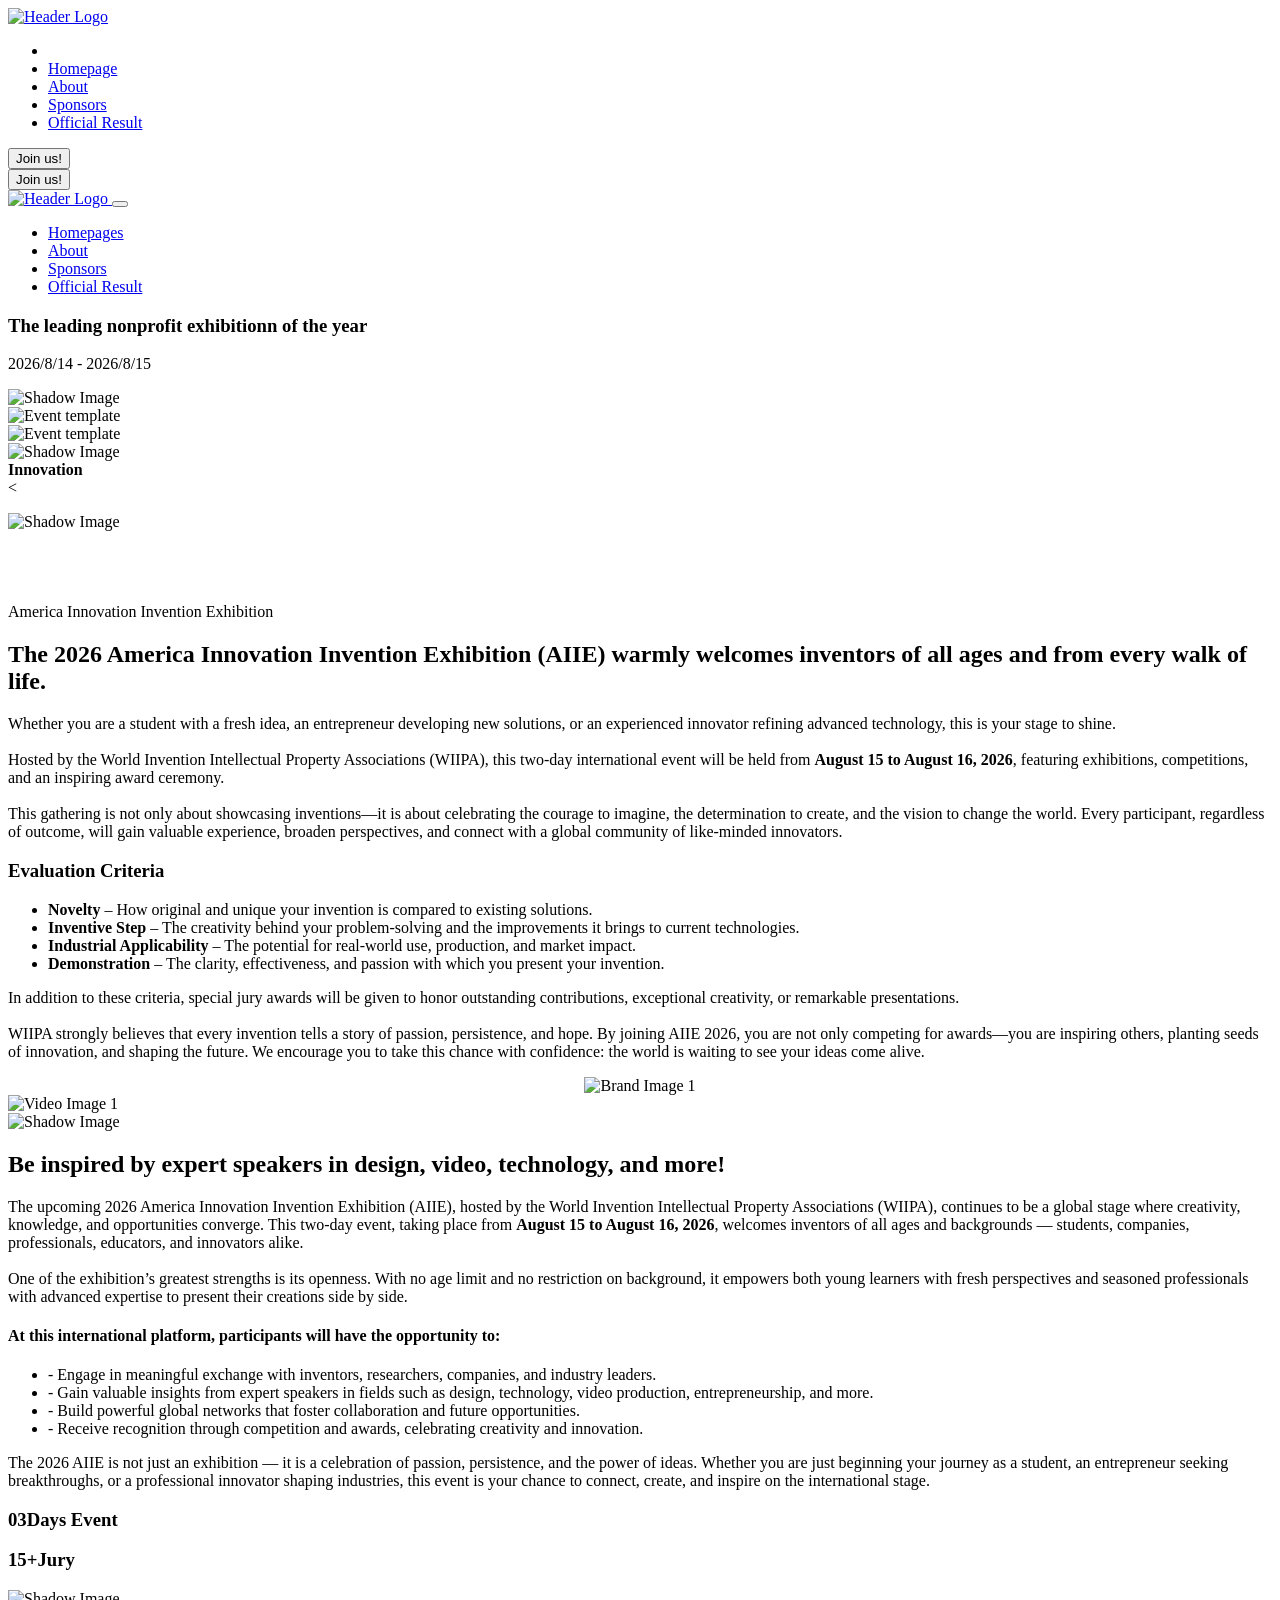
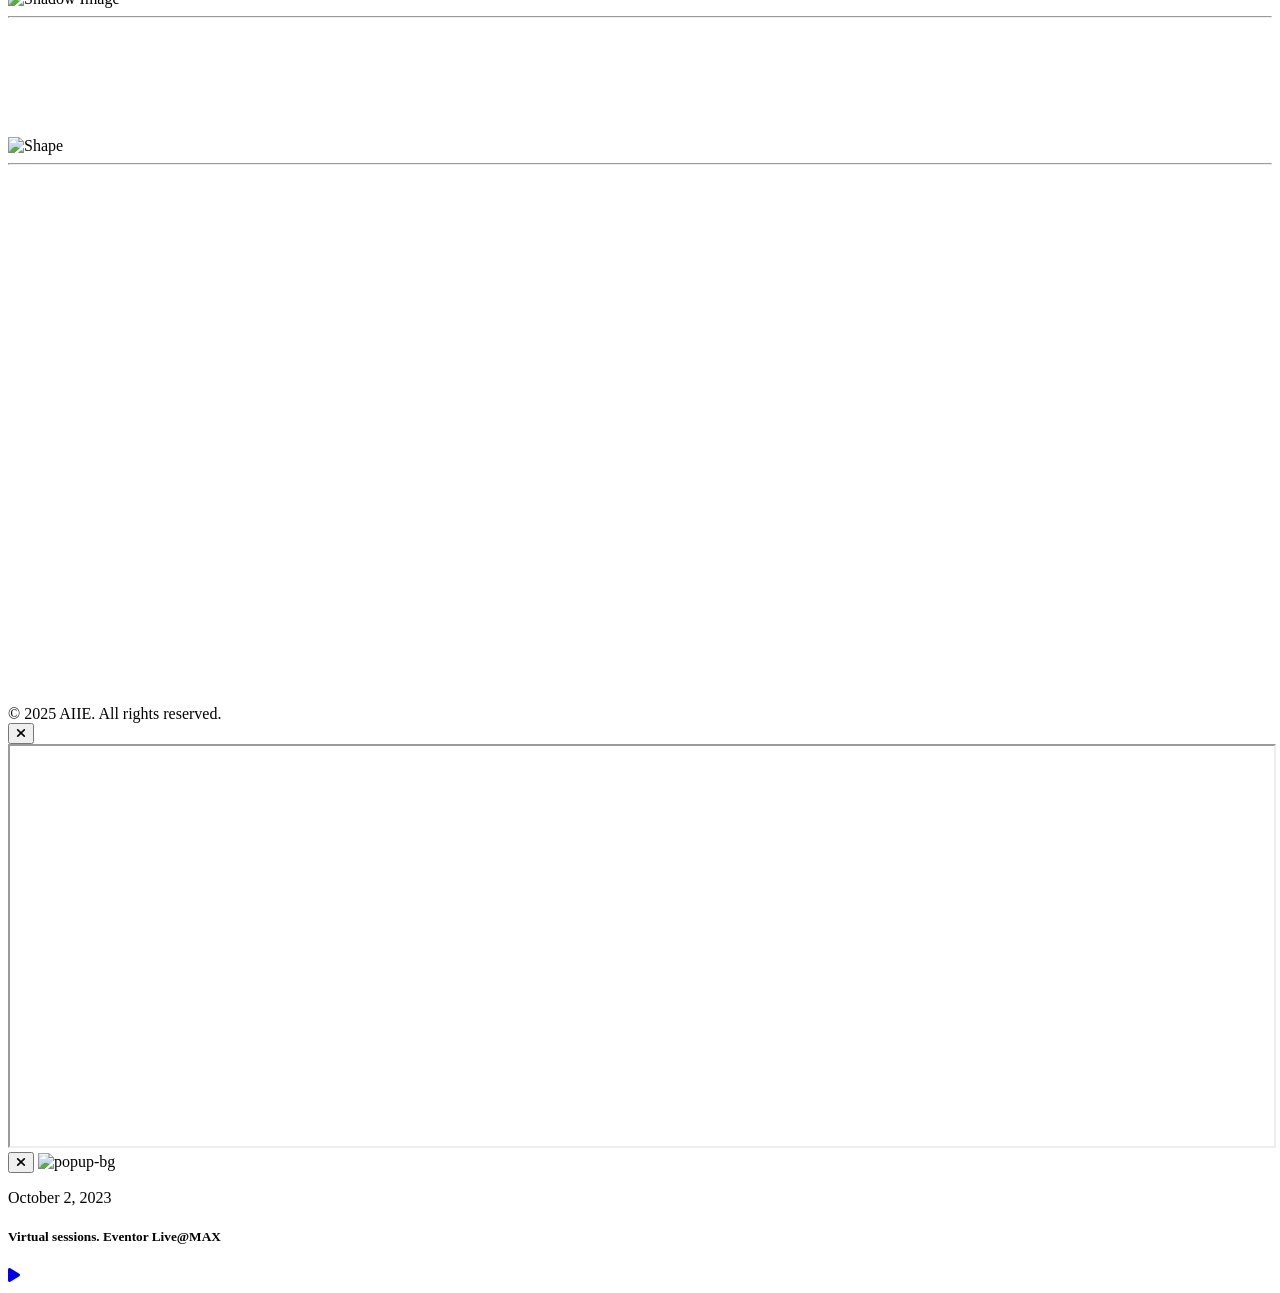
==== index.html @ 91584d14 "date" ====
<!DOCTYPE html>
<html lang="en">
<head>
   <meta charset="UTF-8">
   <meta http-equiv="X-UA-Compatible" content="IE=edge">
   <meta name="viewport" content="width=device-width, initial-scale=1.0">
   <title>2026 America Innovation Invention Exhibition | Official Website</title>

   <!-- google font -->
   <link rel="preconnect" href="https://fonts.googleapis.com">
   <link rel="preconnect" href="https://fonts.gstatic.com" crossorigin>
   <link href="https://fonts.googleapis.com/css2?family=Outfit:wght@400;500;600;700;800&display=swap" rel="stylesheet">

   <!-- animation -->
   <link rel="stylesheet" href="https://unpkg.com/aos@next/dist/aos.css">
   <link rel="stylesheet" href="https://cdnjs.cloudflare.com/ajax/libs/animate.css/3.7.0/animate.min.css">

   <!-- magnific popup -->
   <link rel="stylesheet" href="assets/css/magnific-popup.css">

   <!-- font awesome -->
   <link rel="stylesheet" href="https://cdnjs.cloudflare.com/ajax/libs/font-awesome/6.1.2/css/all.min.css"
   integrity="sha512-1sCRPdkRXhBV2PBLUdRb4tMg1w2YPf37qatUFeS7zlBy7jJI8Lf4VHwWfZZfpXtYSLy85pkm9GaYVYMfw5BC1A=="
   crossorigin="anonymous" referrerpolicy="no-referrer">

   <!-- slik carousel -->
   <link rel="stylesheet" href="assets/css/slick-theme.css">
   <link rel="stylesheet" href="assets/css/slick.css">

   <!-- bootstrap -->
   <link rel="stylesheet" href="assets/css/bootstrap.min.css">

   <!-- css -->
   <link rel="stylesheet" href="assets/css/style.css">

</head>
<body>



   <div class="body-wrap">
      <!-- header area start -->
      <header class="header-area">
         <nav class="header-nav navbar fixed-top navbar-expand-lg position-absolute w-100">
            <div class="container header-nav-menu">
               <a class="navbar-brand" href="index.html">
                  <img src="assets/images/logo/logo.png" alt="Header Logo" width="100px">
               </a>

               <div class="collapse navbar-collapse d-none d-lg-block">
                  <ul class="navbar-nav m-auto">
                     <li class="nav-item">
                        <li class="nav-item">
                        <a href="index.html" class="nav-link py-3">Homepage</a>
                     </li>
                     <li class="nav-item">
                        <a href="#about" class="nav-link py-3">About</a>
                     </li>
                     <li class="nav-item">
                        <a href="#sponsors" class="nav-link py-3">Sponsors</a>
                     </li>
                     <li class="nav-item">
                        <a href="assets/files/2025_USA Result Final.pdf" class="nav-link py-3">Official Result</a>
                     </li>
					  </li>
				   </ul>
                  <div class="mode-and-button d-flex align-items-center">
                     <button class="header-btn custom-btn2">Join us!</button>
                  </div>
               </div>

               <!-- mobile menu -->
               <div class="mobile-view-header d-block d-lg-none d-flex gap-3 align-items-center">
                  <button class="header-btn custom-btn2">Join us!</button>

                  <a class="border rounded-1 py-1 px-2 bg-light" data-bs-toggle="offcanvas" href="#offcanvasExample" role="button" aria-controls="offcanvasExample">
                     <span class="navbar-toggler-icon nav-toggler-icon"></span>
                  </a>

                  <div class="offcanvas offcanvas-start" tabindex="-1" id="offcanvasExample" >
                     <div class="offcanvas-header">
                        <a class="navbar-brand" href="index.html">
                           <img src="assets/images/logo/logo.png" alt="Header Logo">
                        </a>
                        <button type="button" class="btn-close text-reset" data-bs-dismiss="offcanvas" aria-label="Close"></button>
                     </div>
                     <div class="offcanvas-body">
                        <div class="dropdown mt-3">
                           <ul class="navbar-nav m-auto">
                              <li class="nav-item">
                                 <a href="index.html" class="nav-link py-3">Homepages</a>
                              </li>
                              <li class="nav-item">
                                 <a href="#about" class="nav-link py-3">About</a>
                              </li>
                              <li class="nav-item">
                                 <a href="#sponsors" class="nav-link py-3">Sponsors</a>
                              </li>
                              <li class="nav-item">
                                 <a href="assets/files/2025_USA Result Final.pdf" class="nav-link py-3">Official Result</a>
                              </li>
                           </ul>
                        </div>
                     </div>
                  </div>
               </div>
               <!-- end mobile menu -->

            </div>
         </nav>

         <!-- hero sec start -->
         <section class="hero-sec"  style="background-image: url(assets/images/banner/group.png);">
            <div class="hero-slider-wrap">

               <div class="hero-slider-item overflow-hidden">
                  <div class="container">
                     <div class="row align-items-center">
                        <div class="col-lg-8 col-md-6 order-md-1 order-2">
                           <div class="slider-item-content-wrap">
                              <div class="item-content">
                                 <h3 class="item-title1">
                                    The leading nonprofit
                                    exhibitionn of the year
                                 </h3>
                                 <p class="item-sub">
                                    2026/8/14 - 2026/8/15
                                 </p>
                                 <div class="button-group">
                                 </div>
                                 <img src="assets/images/dots/dots.png" alt="Shadow Image" class="dots-1 opacity-50 img-moving-anim2">
                              </div>
                           </div>
                        </div>
                        <div class="col-lg-4 col-md-6 order-md-2 order-1">
                           <div class="item-image">
                              <div class="img-1 img-moving-anim1">
                                 <img src="assets/images/banner-slider/2.jpg" alt="Event template">
                              </div>
                              <div class="img-2 img-moving-anim2">
                                 <img src="assets/images/banner-slider/1.jpg" alt="Event template">
                              </div>
                              <img src="assets/images/dots/dots2.png" alt="Shadow Image" class="dots-2 img-moving-anim3">
                           </div>
                        </div>
                     </div>
                     <div class="highlight-text img-moving-anim4">
                        <strong class="big-title"><span class="text">Innovation</span></strong>
                     </div>
                  </div>
               </div>



            </div>
         </section>
         <!-- hero sec start -->
      </header>
      <!-- header area end -->


      <!-- info sec start -->
      <<div class="info-sec">
         <div class="container">
            <div class="info-countdown" style="background-image: url(assets/images/banner/bg.png);">
               <ul class="counter-box d-flex justify-content-around" data-countdown="2026/8/15">
               </ul>
               <div class="dots img-moving-anim2">
                  <img src="assets/images/dots/dots3.png" alt="Shadow Image">
               </div>
            </div>
            <div class="information-area">
               <center><div class="row g-4">
                  <div class="col-md-6 col-lg-4" data-aos="fade-up" data-aos-duration="600">
                     <div class="mail">
                        <div class="icon"><img src="assets/images/icon/mail.svg" alt="Mail"></div>
                        <a href="#" class="mail-link">wiipa@aiie.us</a>
                     </div>
                  </div>
                  <div class="col-md-6 col-lg-4" data-aos="fade-up" data-aos-duration="800">
                     <div class="location">
                        <div class="icon"><img src="assets/images/icon/map-pin.svg" alt="Map"></div>
                        <a href="#" class="location-link">America</a>
                     </div>
                  </div>
               </div></center>
            </div>
         </div>
      </div>
      <!-- info sec end -->

      <!-- about sec start -->
      <section id="about" class="about-sec">
         <div class="container">
            <div class="section-head col-xl-9 m-auto text-center mb-5">
              <span class="label">America Innovation Invention Exhibition</span>
<h1 class="title mb-4">
The 2026 America Innovation Invention Exhibition (AIIE) warmly welcomes inventors of all ages and from every walk of life.
</h1>
<p class="desc text-start px-3">
Whether you are a student with a fresh idea, an entrepreneur developing new solutions, or an experienced innovator refining advanced technology, this is your stage to shine.<br><br>
Hosted by the World Invention Intellectual Property Associations (WIIPA), this two-day international event will be held from <strong>August 15 to August 16, 2026</strong>, featuring exhibitions, competitions, and an inspiring award ceremony.<br><br>
This gathering is not only about showcasing inventions—it is about celebrating the courage to imagine, the determination to create, and the vision to change the world. Every participant, regardless of outcome, will gain valuable experience, broaden perspectives, and connect with a global community of like-minded innovators.
</p>
<h3 class="mt-5 mb-3">Evaluation Criteria</h3>
<ul class="text-start mx-auto" style="max-width:800px;">
<li><strong>Novelty</strong> – How original and unique your invention is compared to existing solutions.</li>
<li><strong>Inventive Step</strong> – The creativity behind your problem-solving and the improvements it brings to current technologies.</li>
<li><strong>Industrial Applicability</strong> – The potential for real-world use, production, and market impact.</li>
<li><strong>Demonstration</strong> – The clarity, effectiveness, and passion with which you present your invention.</li>
</ul>
<p class="desc text-start px-3 mt-4">
In addition to these criteria, special jury awards will be given to honor outstanding contributions, exceptional creativity, or remarkable presentations.<br><br>
WIIPA strongly believes that every invention tells a story of passion, persistence, and hope. By joining AIIE 2026, you are not only competing for awards—you are inspiring others, planting seeds of innovation, and shaping the future. We encourage you to take this chance with confidence: the world is waiting to see your ideas come alive.
</p>
            </div>
         </div>
      </section>
      <!-- about sec end -->



      <!-- brand sec start -->
      <div id="sponsors" class="brand-sec">
         <center><div class="container">
         <img src="assets/images/brand/partner.png" width="80%" alt="Brand Image 1">
         </div></center>
      </div>
      <!-- brand sec end -->

      <!-- video sec start -->
      <section class="video-sec" data-src="assets/images/banner/home-conference-video-bg.svg" data-parallax>
         <div class="container">
            <div class="row align-items-center">
               <div class="col-lg-6">
                  <div class="video-wrap">
                     <div class="video-image img-moving-anim1">
                        <img src="assets/images/photo/DSC09157-78.jpg" alt="Video Image 1">
                     </div>
                     <div class="dots img-moving-anim2">
                        <img src="assets/images/dots/dots6.png" alt="Shadow Image">
                     </div>
                  </div>
               </div>
               <div class="col-lg-6">
                  <div class="video-content-wrap">
                    <h2 class="title mb-4">
Be inspired by expert speakers in design, video, technology, and more!
</h2>
<p class="desc text-start">
The upcoming 2026 America Innovation Invention Exhibition (AIIE), hosted by the World Invention Intellectual Property Associations (WIIPA), continues to be a global stage where creativity, knowledge, and opportunities converge. This two-day event, taking place from <strong>August 15 to August 16, 2026</strong>, welcomes inventors of all ages and backgrounds — students, companies, professionals, educators, and innovators alike.<br><br>
One of the exhibition’s greatest strengths is its openness. With no age limit and no restriction on background, it empowers both young learners with fresh perspectives and seasoned professionals with advanced expertise to present their creations side by side.
</p>
<h4 class="mt-4 mb-3">At this international platform, participants will have the opportunity to:</h4>
<ul class="text-start">
<li>- Engage in meaningful exchange with inventors, researchers, companies, and industry leaders.</li>
<li>- Gain valuable insights from expert speakers in fields such as design, technology, video production, entrepreneurship, and more.</li>
<li>- Build powerful global networks that foster collaboration and future opportunities.</li>
<li>- Receive recognition through competition and awards, celebrating creativity and innovation.</li>
</ul>
<p class="desc text-start mt-4">
The 2026 AIIE is not just an exhibition — it is a celebration of passion, persistence, and the power of ideas. Whether you are just beginning your journey as a student, an entrepreneur seeking breakthroughs, or a professional innovator shaping industries, this event is your chance to connect, create, and inspire on the international stage.
</p>
                     <div class="management d-flex">
                        <h3 class="event count-block p-lg-5 p-3"><span>03</span>Days Event</h3>
                        <h3 class="speakers count-block p-lg-5 p-3"><span>15+</span>Jury</h3>
                     </div>
                     <div class="dots img-moving-anim3">
                        <img src="assets/images/dots/dots7.png" alt="Shadow Image">
                     </div>
                  </div>
               </div>
            </div>
         </div>
      </section>
      <!-- video sec end -->


      <div class="container">
         <hr>
      </div>
      <!-- cta sec start-->
      <section class="cta-sec">
         <div class="container">
            <div class="cta-content-wrap text-center" data-aos="fade-right" data-aos-duration="1000">
               <h2 class="cta-title  m-auto mb-4 mx-5">
                  Join us for Eventor Collaborative
               </h2>
               <p class="desc mb-5">
                   Thank you very much for your continued support and we hope to get your
valuable presence in this momentous event for another milestone in the world of invention exhibition.
               </p>
               <div class="dots">
                  <img src="assets/images/dots/dots9.png" alt="Shadow Image" class="cta-dots-1 img-moving-anim1">
                  <img src="assets/images/dots/dots10.png" alt="Shadow Image" class="cta-dots-2 img-moving-anim2">
               </div>
            </div>
         </div>
         <div class="shape">
            <img src="assets/images/shape/4.svg" alt="Shape">
         </div>
      </section>
      <!-- cta sec end-->

	<div class="container">
         <hr>
      </div>

	<!-- gallery sec start -->
      <section class="gallery-sec" data-aos="fade-up" data-aos-duration="1200">
         <div class="container-fluid">
         <div class="col-xl-8 section-head text-center m-auto mb-5">
            <span class="label">Gallery</span>
            <h2 class="title ">
               Photos from the Event
            </h2>
         </div>

         <center><div class="image-gallery-wrap zoom-gallery d-flex align-items-center">

            <div class="row g-4">
               <div class="col-md-6 col-lg-4">
                  <div class="image-gallery-item" data-aos="fade-up" data-aos-duration="1000">
                     <a class="item-thumb" href="assets/images/photo/DSC09278-124.jpg">
                        <img src="assets/images/photo/DSC09278-124.jpg" alt="Image Gallery 1">
                     </a>

                  </div>
               </div>
               <div class="col-md-6 col-lg-4">
                  <div class="image-gallery-item" data-aos="fade-up" data-aos-duration="800">
                     <a class="item-thumb" href="assets/images/photo/DSC09684-285.jpg">
                        <img src="assets/images/photo/DSC09684-285.jpg" alt="Image Gallery 2">
                     </a>
                  </div>
               </div>
				<div class="col-md-6 col-lg-4">
                  <div class="image-gallery-item" data-aos="fade-up" data-aos-duration="1000">
                     <a class="item-thumb" href="assets/images/photo/DSC09333-147.jpg">
                        <img src="assets/images/photo/DSC09333-147.jpg" alt="Image Gallery 1">
                     </a>

                  </div>
               </div>
            </div>
         </div></center>
      </div>
      </section>
      <!-- gallery sec end -->


      <!-- contact sec start -->
      <section class="contact-sec" data-aos="zoom-in" data-aos-duration="1000">
         <div class="container">
            <div class="col-xl-5 section-head text-center m-auto mb-5">
               <span class="label">Contact us</span>
               <h2 class="title mx-2">
                  We are here when you need us.
                  Need immediate assistance?
               </h2>
            </div>
            <div class="contact-wrap bg-none p-0">
               <div class="dots">
                  <img src="assets/images/dots/dots13.png" alt="Shadow Image" class="contact-dots-1 img-moving-anim2">
               </div>
               <div class="contact-wrap row py-4 px-3 contact align-items-center m-0">
                  <div class="col-lg-4">
                     <div class="contact-thumb-wrap" style="background-image: url(assets/images/banner/contact-bg.png);">
                        <div class="contact-content">
                           <h5 class="title text-white">Contact Us</h5>
                           <p class="desc">
                              Get in touch and let us know how
                              we can help.
                           </p>
                           <div class="info">
                              <a class="icon d-block mb-3">
                                 <img src="assets/images/icon/mail1.svg" alt="Mail" style="color: #fff;"> wiipa@aiie.us
                              </a>
                              <a class="location d-block mb-3">
                                 <img src="assets/images/icon/map-pin2.svg" alt="Map"> San Diego.CA
                              </a>

                           </div>
                        </div>
                     </div>
                  </div>
                  <div class="col-lg-8 mt-4 mt-lg-0">
                     <form class="contact-form">
                        <div class="row gy-3">
                           <div class="col-lg-6">
                              <label for="exampleFormControlInput1" class="form-label">First Name</label>
                              <input type="text" class="form-control" id="exampleFormControlInput1" placeholder="Your First Name" required>
                           </div>
                           <div class="col-lg-6">
                              <label for="exampleFormControlInput2" class="form-label">Last Name</label>
                              <input type="text" class="form-control" id="exampleFormControlInput2" placeholder="Your Last Name" required>
                           </div>
                           <div class="col-lg-6">
                              <label for="exampleFormControlInput3" class="form-label">Email address</label>
                              <input type="email" class="form-control" id="exampleFormControlInput3" placeholder="Enter Email" required>
                           </div>
                           <div class="col-lg-6">
                              <label for="exampleFormControlInput4" class="form-label">Subject</label>
                              <input type="text" class="form-control" id="exampleFormControlInput4" placeholder="Enter Subject" required>
                           </div>
                        </div>
                        <div class="mb-3">

                        </div>
                        <div class="text-area col-12 mb-3">
                           <label for="exampleFormControlTextarea1" class="form-label">Textarea</label>
                           <textarea class="form-control" id="exampleFormControlTextarea1" rows="3" placeholder="Enter Your Comment" ></textarea>
                        </div>
                        <button class="custom-btn2" type="button" onclick="window.location.href='mailto:wiipa@aiie.us'">Submit</button>
                     </form>
                  </div>
               </div>

               <div class="dots">
                  <img src="assets/images/dots/dots14.png" alt="Shadow Image" class="contact-dots-2 img-moving-anim3">
               </div>
            </div>
         </div>
      </section>


      <!-- footer area start -->
      <footer class="footer-area" style="background-image: url(assets/images/banner/Footer.png);">
         <div class="container">
            <div class="footer-top">
            </div>

            <div class="footer-copyright-area text-center pb-3">
               <span>© 2025 AIIE. All rights reserved.</span>
            </div>
         </div>
      </footer>
      <!-- footer area end -->




      <!-- Modal -->
      <div class="modal fade popup-modal" id="staticBackdrop" data-bs-backdrop="static" data-bs-keyboard="false" tabindex="-1" aria-hidden="true">
         <div class="modal-dialog modal-lg popup-dialogue modal-dialog-centered">
            <div class="modal-content popup-content p-4 bg-white">
               <button type="button" class="btn btn-secondary  ms-auto" data-bs-dismiss="modal"><i class="fa-solid fa-xmark"></i></button>

               <div class="modal-body popup-body">
                  <iframe width="100%" height="400" src="https://www.youtube.com/embed/1dtzSRlfBDk" allow="accelerometer; autoplay; clipboard-write; encrypted-media; gyroscope; picture-in-picture" allowfullscreen></iframe>
               </div>

            </div>
         </div>
      </div>

      <!-- Button trigger modal -->

      <!-- Modal 2 -->
      <div class="modal  popup-box fade" id="exampleModal" tabindex="-1" aria-hidden="true">
         <div class="modal-dialog popup-box-dialog modal-dialog-centered">
            <div class="modal-content popup-box-content">
               <div class="popup-card" style="width:100%">
                  <button type="button" class="btn popup2-btn  ms-auto" data-bs-dismiss="modal"><i class="fa-solid fa-xmark"></i></button>
                  <img src="assets/images/popup.png" class="card-img-top" alt="popup-bg">
                  <div class="card-body popup-card-body">
                     <div class="popup-title-area">
                        <p class="popup-sub">October 2, 2023</p>
                        <h5 class="card-title popup-title">Virtual sessions. Eventor Live@MAX</h5>
                     </div>
                     <a href="#" class="btn popup-play" data-bs-toggle="modal" data-bs-target="#staticBackdrop"><i class="fa-solid fa-play"></i></a>
                  </div>

                     <div id="eventbrite-widget-container-443112520477"></div>

                     <script src="https://www.eventbrite.com/static/widgets/eb_widgets.js"></script>

                     <script type="text/javascript">
                        var exampleCallback = function() {
                           console.log('Order complete!');
                        };

                        window.EBWidgets.createWidget({
                           // Required
                           widgetType: 'checkout',
                           eventId: '443112520477',
                           iframeContainerId: 'eventbrite-widget-container-443112520477',

                           // Optional
                           iframeContainerHeight: 425,  // Widget height in pixels. Defaults to a minimum of 425px if not provided
                           onOrderComplete: exampleCallback  // Method called when an order has successfully completed
                        });
                     </script>

               </div>
            </div>
         </div>
      </div>



   </div>
   <!-- jquery -->
   <script src="assets/js/jquery.min.js"></script>
   <script src="assets/js/jquery.countdown.min.js"></script>

   <!-- animation -->
   <script src="https://unpkg.com/aos@next/dist/aos.js"></script>

   <!-- magnific popup -->
   <script src="assets/js/jquery.magnific-popup.min.js"></script>

   <!-- bootstrap -->
   <script src="assets/js/bootstrap.min.js"></script>

   <!-- slick -->
   <script src="assets/js/slick.min.js"></script>

   <!-- parallax js -->
   <script src="assets/js/parallax.min.js"></script>

   <!-- javaScript -->
   <script src="assets/js/main.js"></script>

   <!-- color switch -->
   <script src="color-switch/switch.js"></script>


</body>
</html>
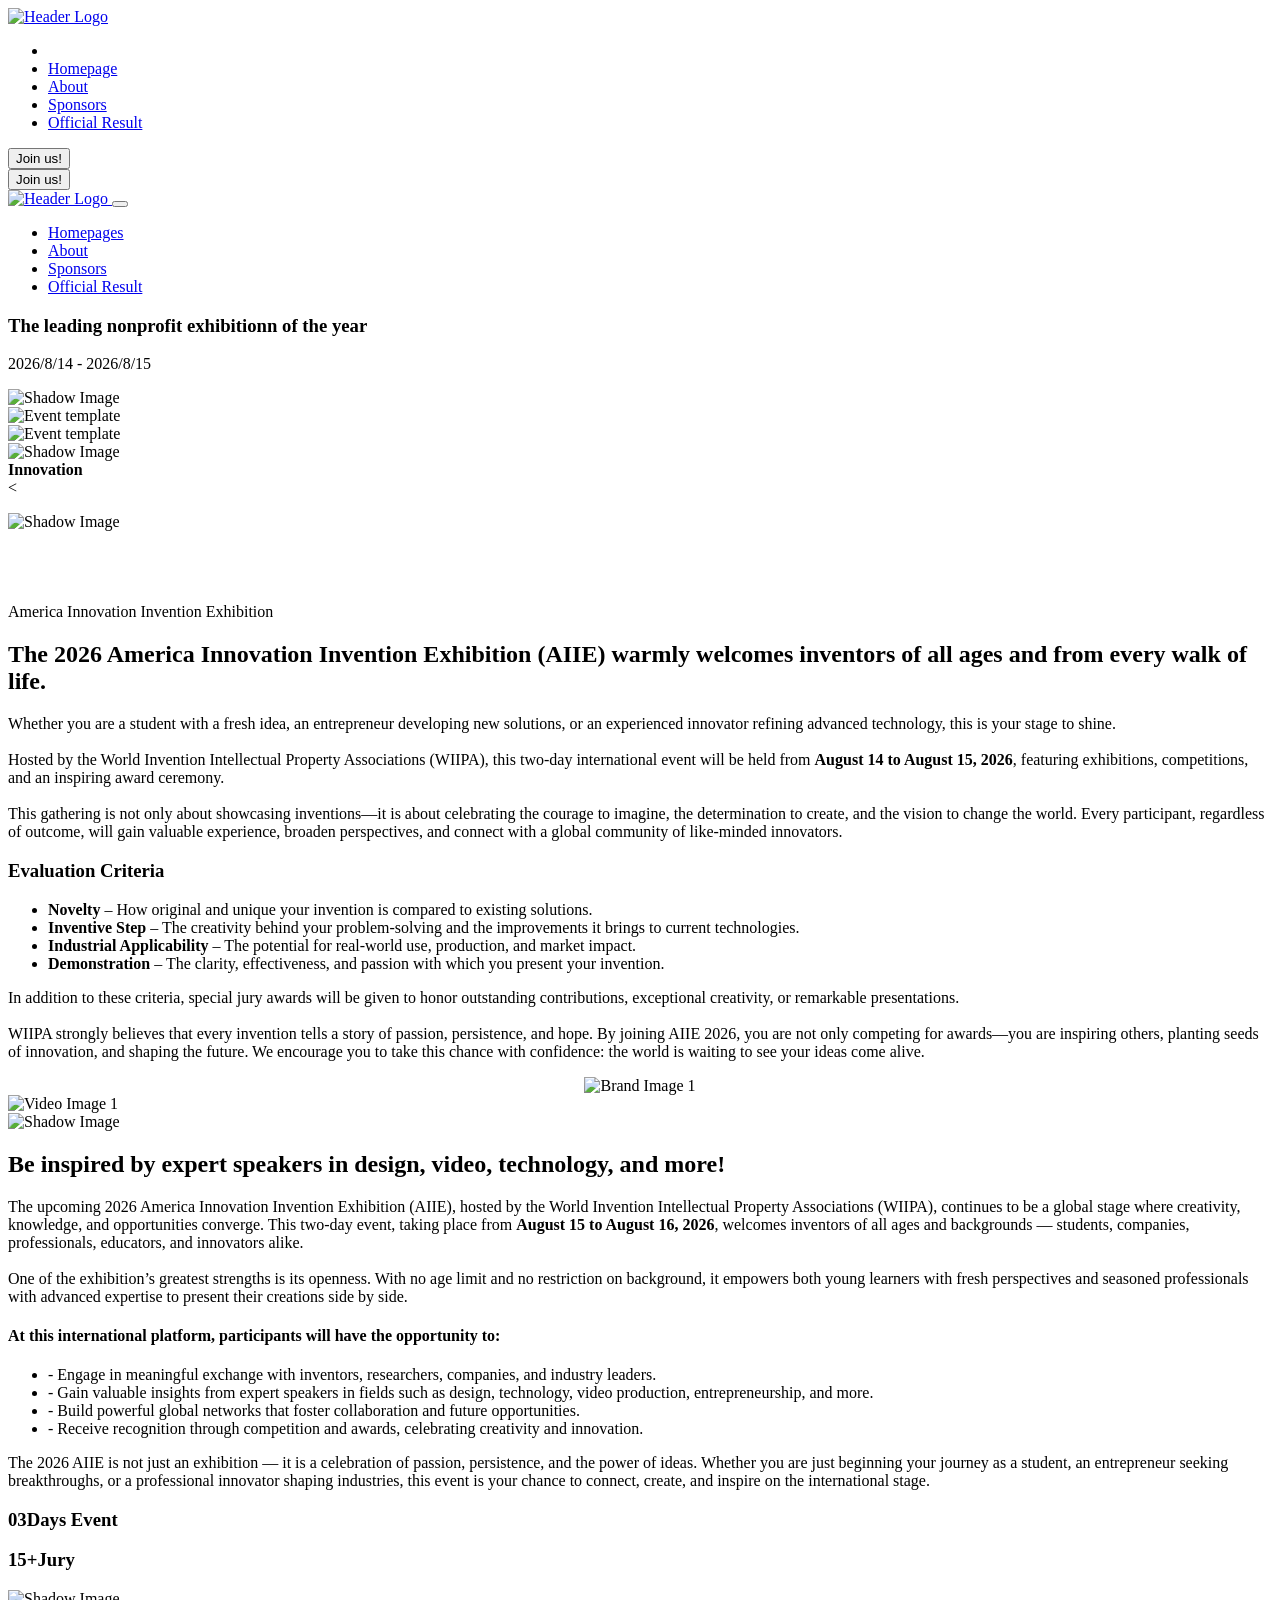
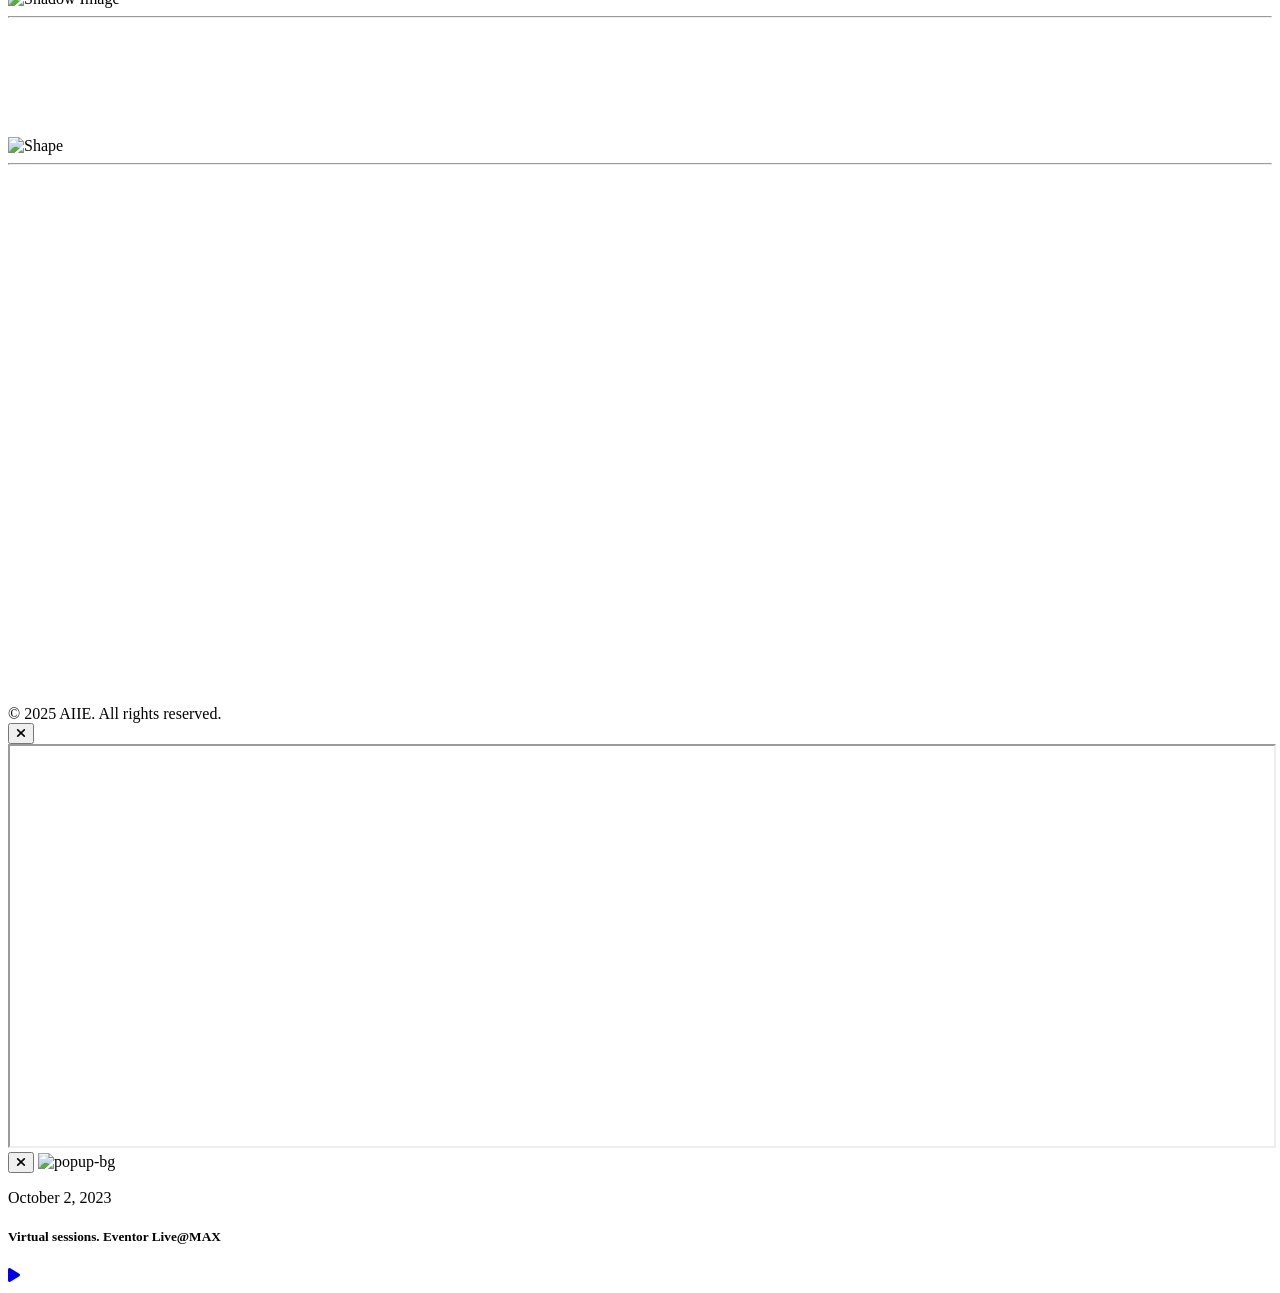
==== commit b701b0f6: "Update index.html" ====
--- a/index.html
+++ b/index.html
@@ -199,7 +199,7 @@
 </h1>
 <p class="desc text-start px-3">
 Whether you are a student with a fresh idea, an entrepreneur developing new solutions, or an experienced innovator refining advanced technology, this is your stage to shine.<br><br>
-Hosted by the World Invention Intellectual Property Associations (WIIPA), this two-day international event will be held from <strong>August 15 to August 16, 2026</strong>, featuring exhibitions, competitions, and an inspiring award ceremony.<br><br>
+Hosted by the World Invention Intellectual Property Associations (WIIPA), this two-day international event will be held from <strong>August 14 to August 15, 2026</strong>, featuring exhibitions, competitions, and an inspiring award ceremony.<br><br>
 This gathering is not only about showcasing inventions—it is about celebrating the courage to imagine, the determination to create, and the vision to change the world. Every participant, regardless of outcome, will gain valuable experience, broaden perspectives, and connect with a global community of like-minded innovators.
 </p>
 <h3 class="mt-5 mb-3">Evaluation Criteria</h3>
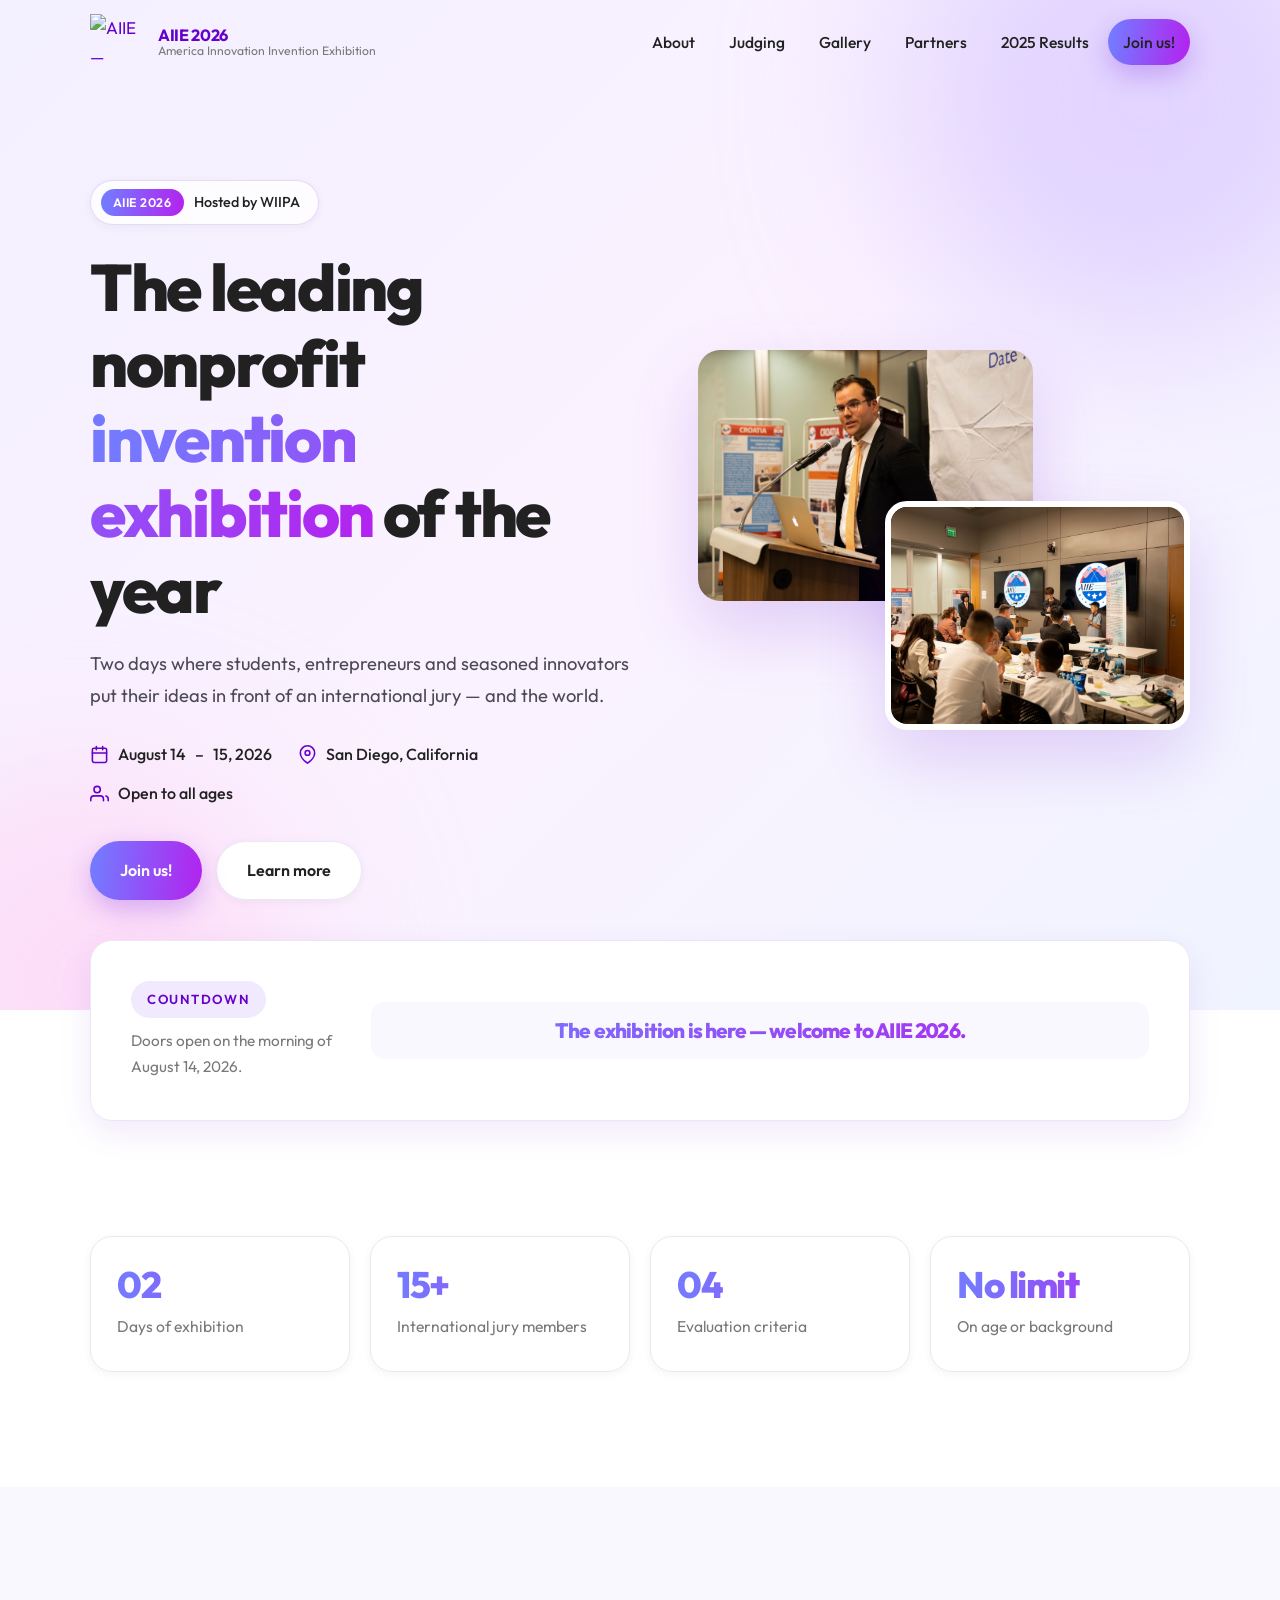
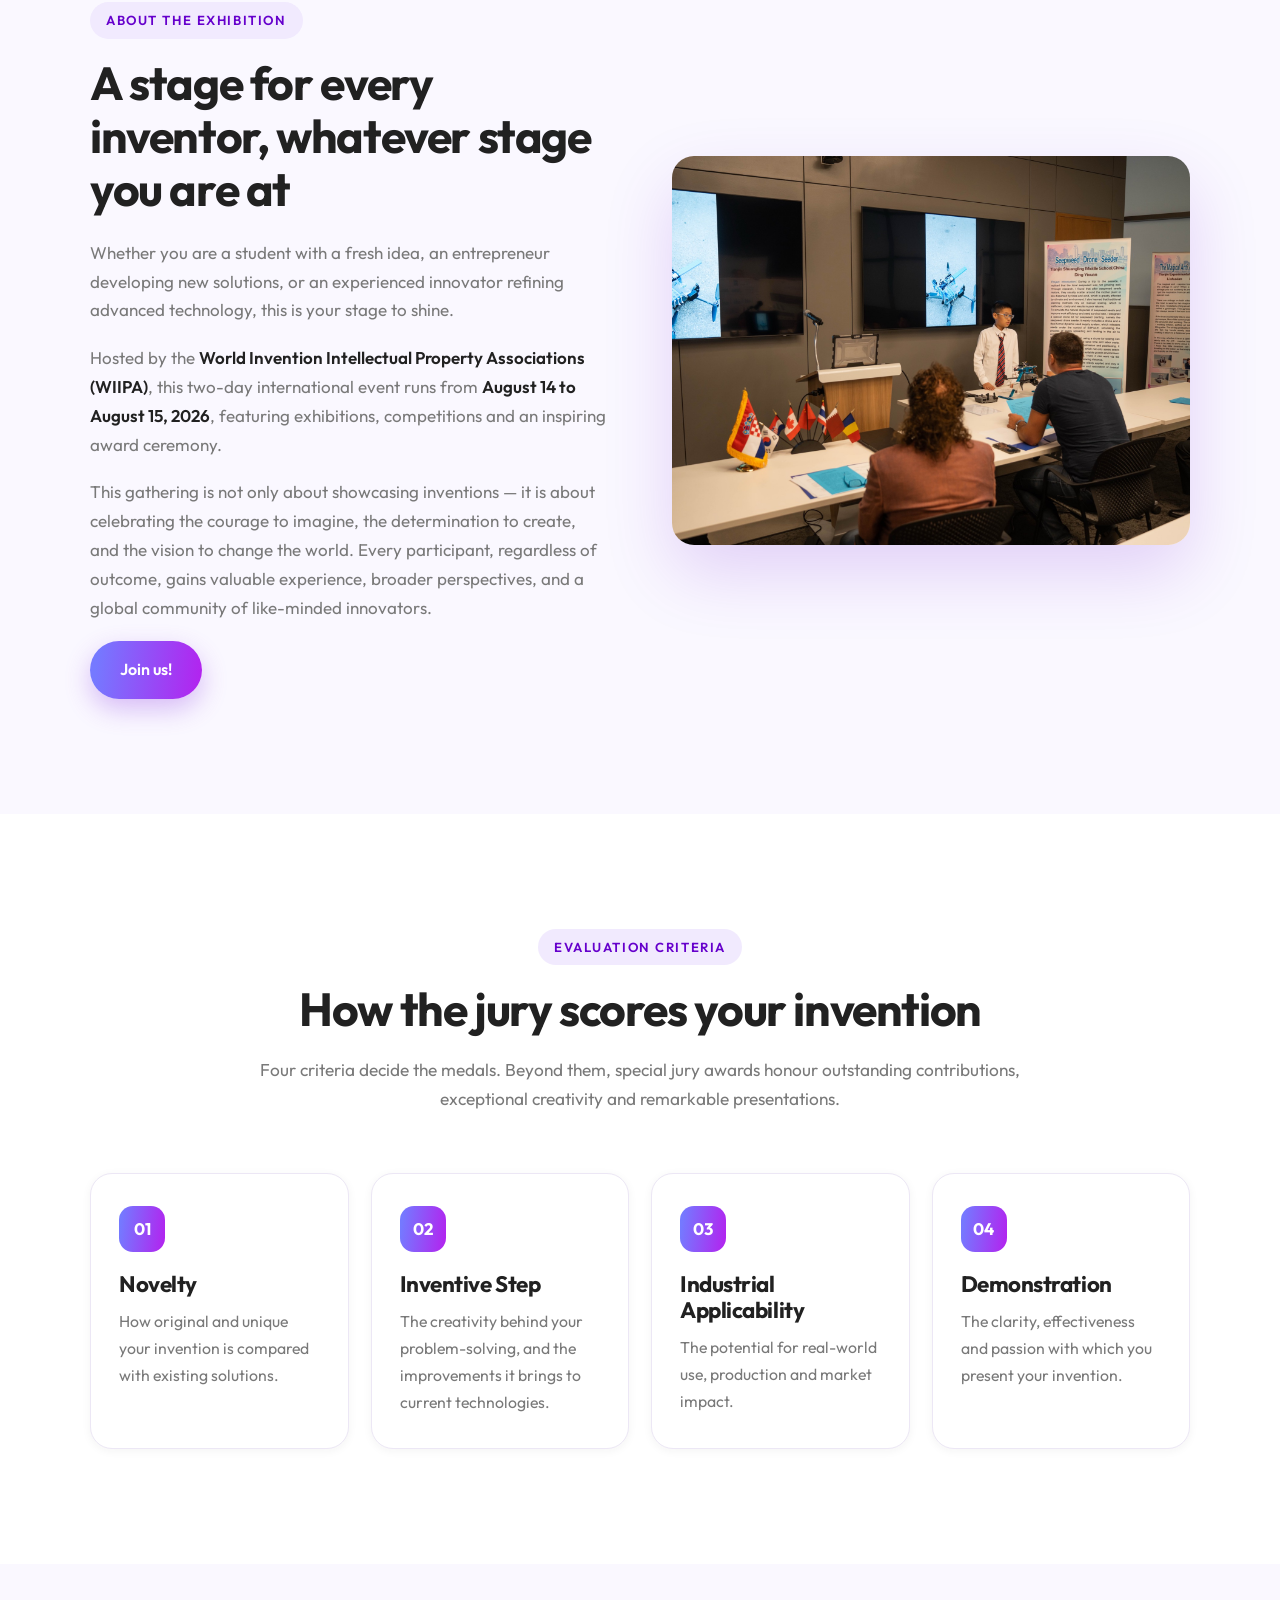
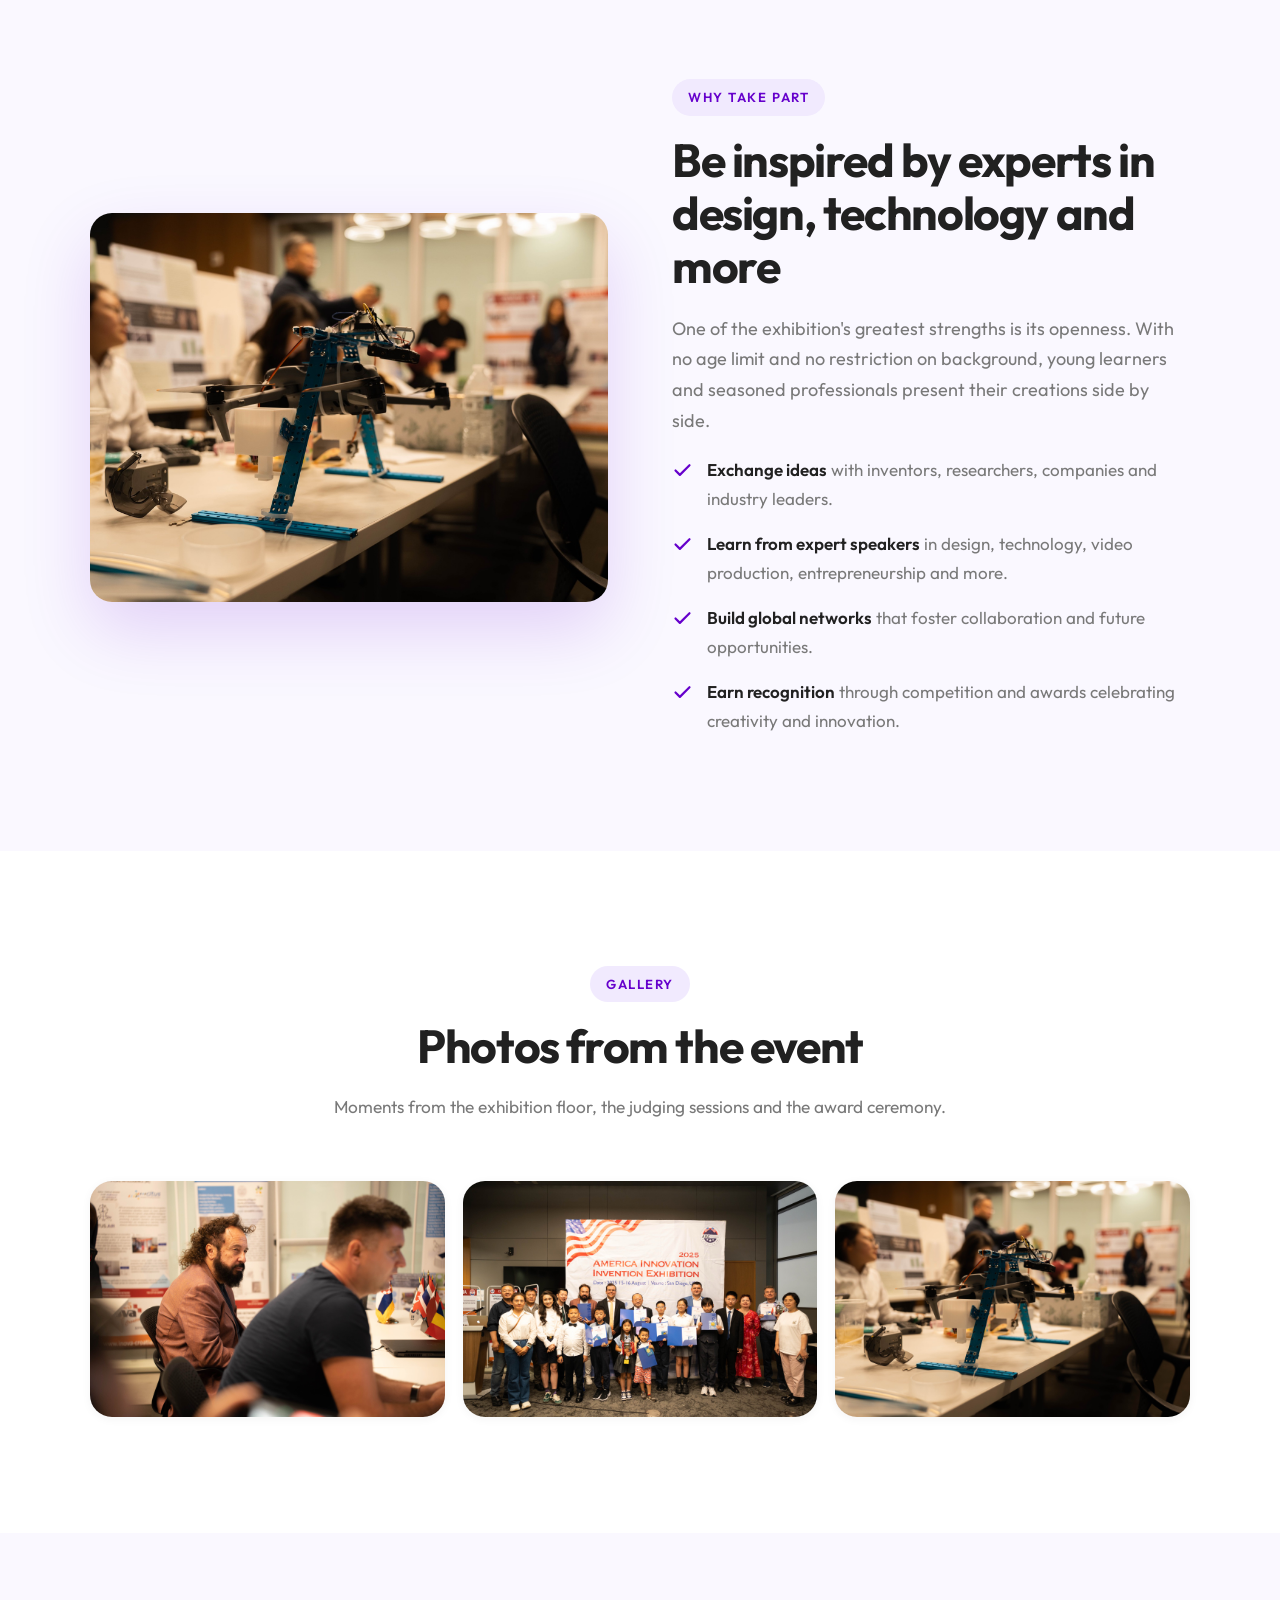
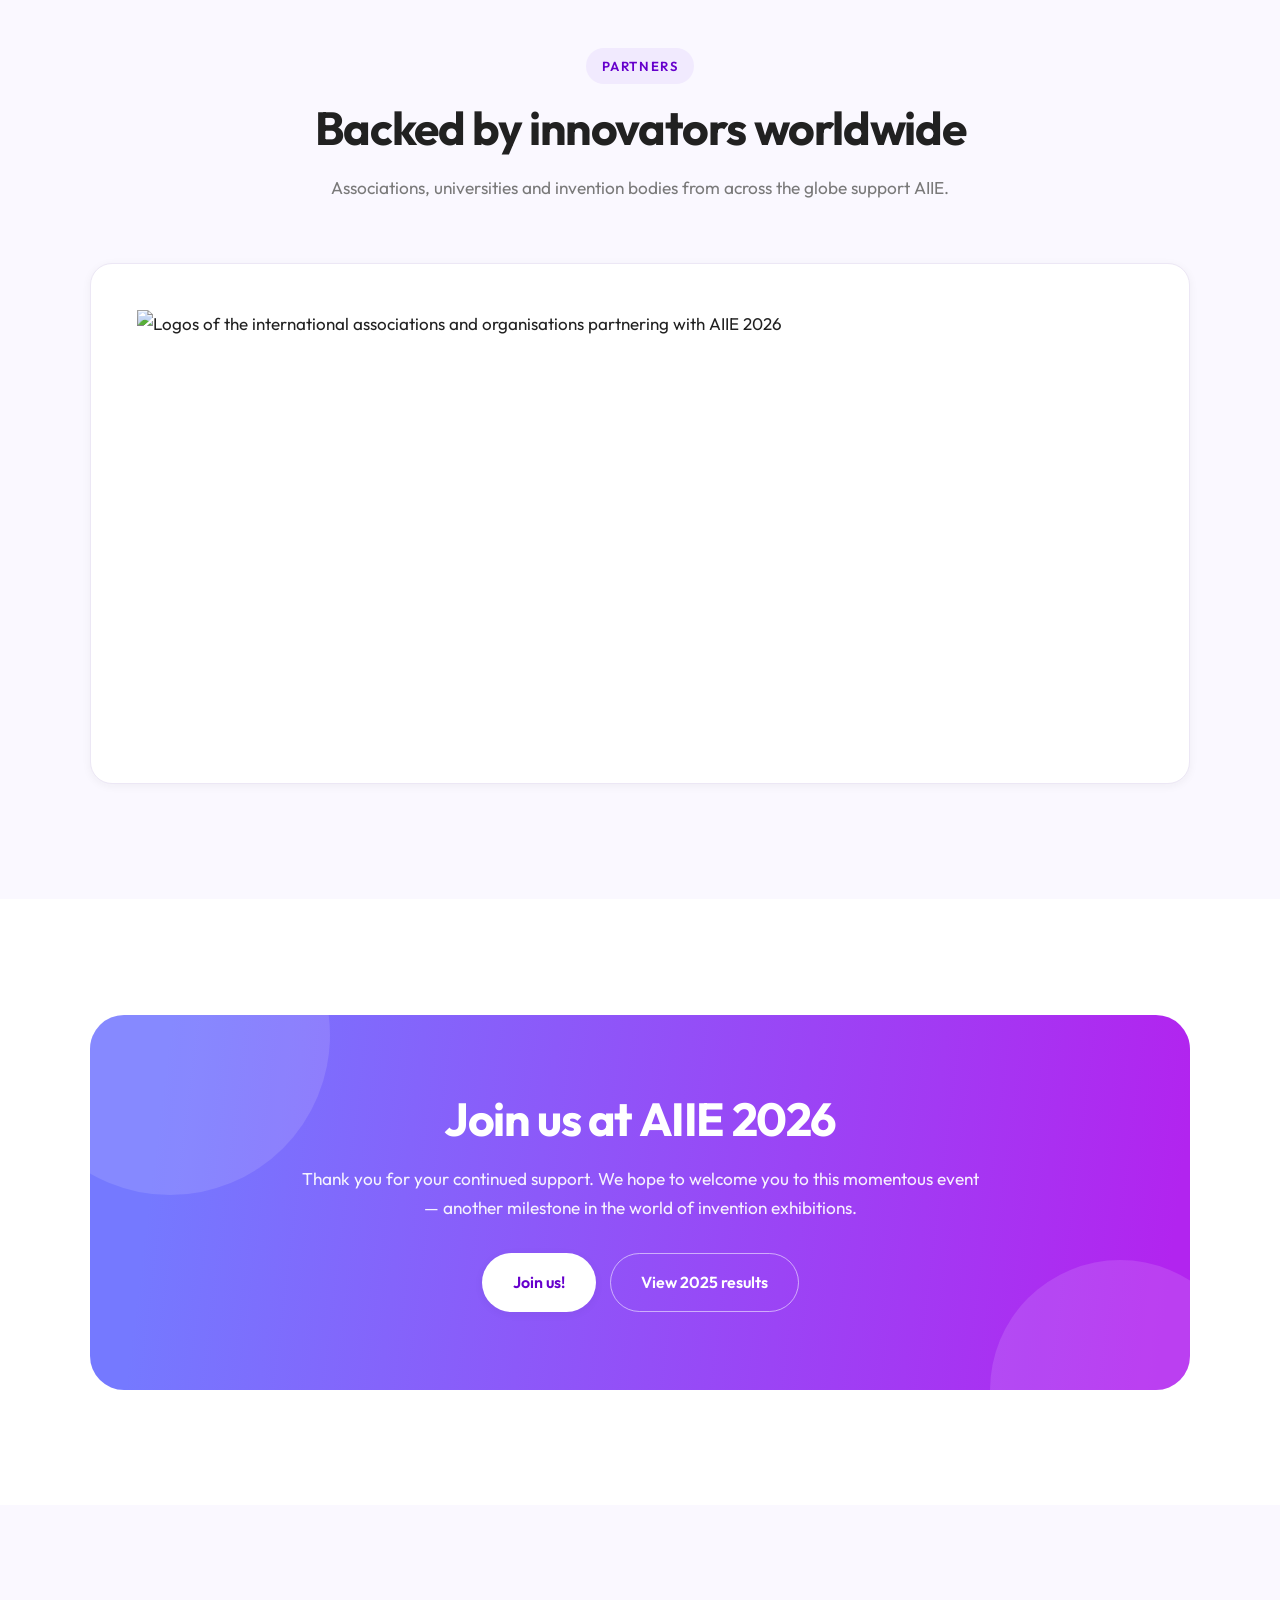
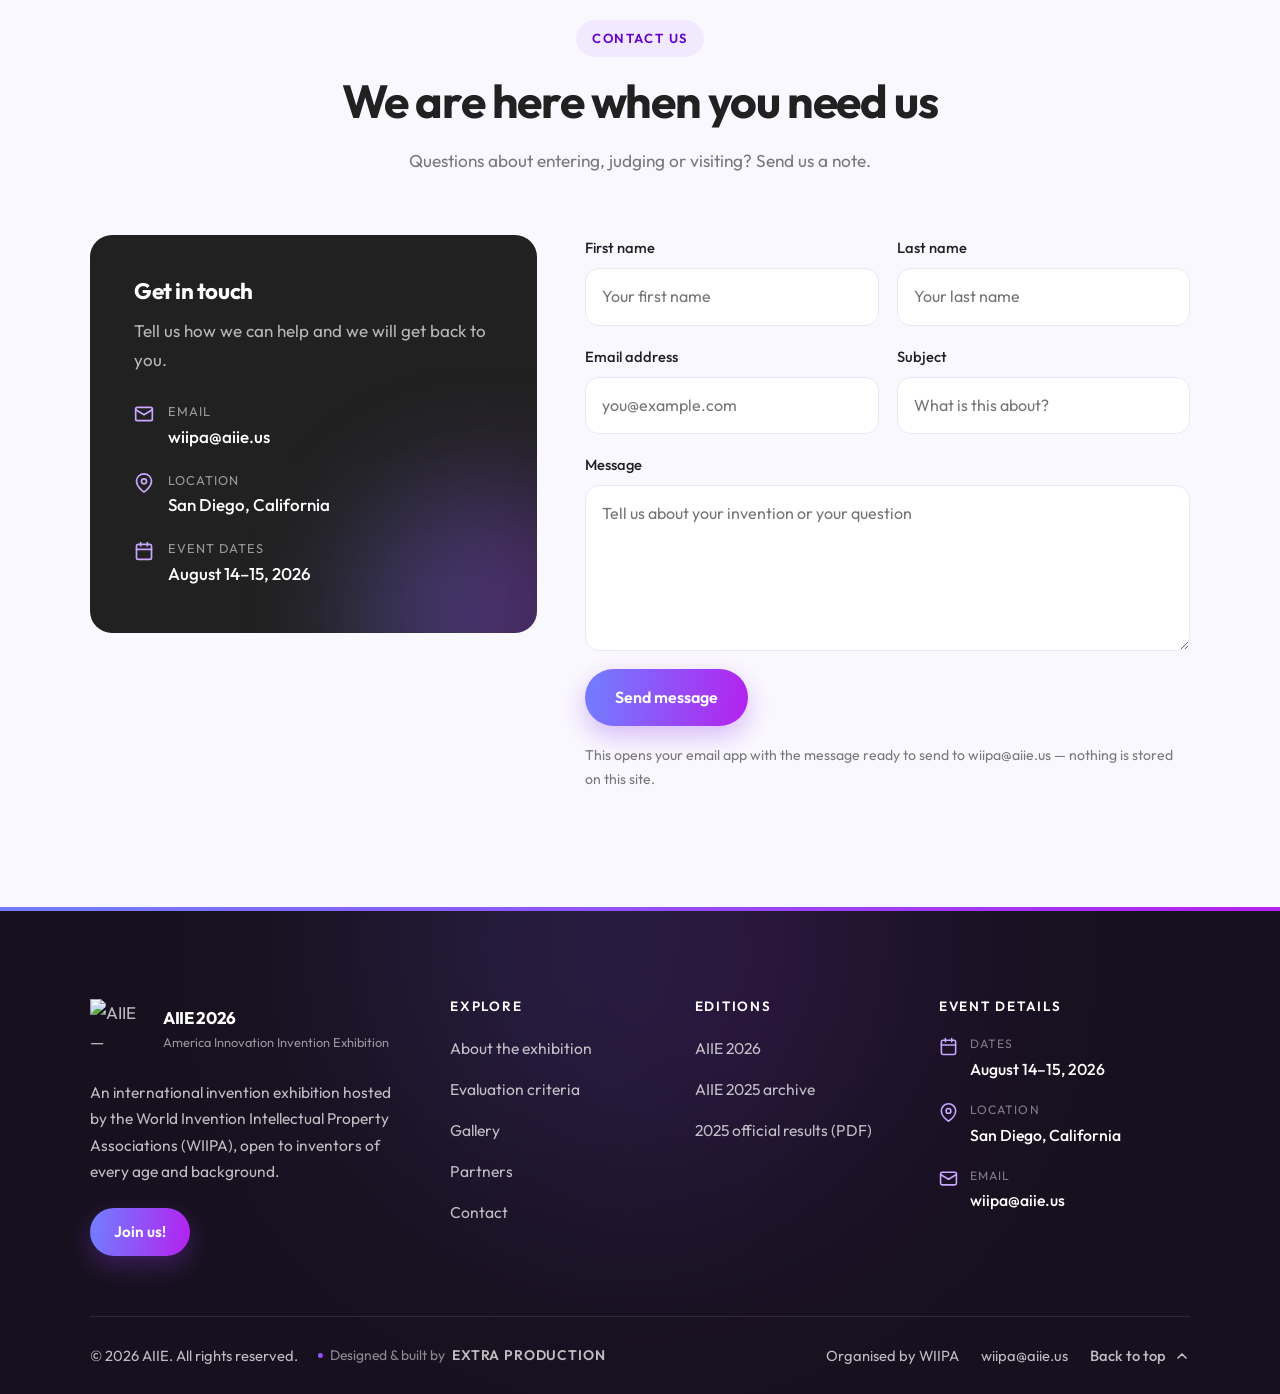
==== commit 60bfac2a: "new" ====
--- a/index.html
+++ b/index.html
@@ -2,529 +2,560 @@
 <html lang="en">
 <head>
    <meta charset="UTF-8">
-   <meta http-equiv="X-UA-Compatible" content="IE=edge">
    <meta name="viewport" content="width=device-width, initial-scale=1.0">
-   <title>2026 America Innovation Invention Exhibition | Official Website</title>
-
-   <!-- google font -->
+
+   <!-- primary meta -->
+   <title>2026 America Innovation Invention Exhibition (AIIE) | San Diego</title>
+   <meta name="description" content="AIIE 2026, hosted by WIIPA, runs August 14-15, 2026 in San Diego, California. Inventors of every age and background are welcome to exhibit, compete and win international awards.">
+   <link rel="canonical" href="https://wiipa.aiie.us/">
+   <meta name="robots" content="index, follow, max-image-preview:large, max-snippet:-1">
+   <meta name="author" content="World Invention Intellectual Property Associations (WIIPA)">
+   <meta name="theme-color" content="#6600CC">
+
+   <!-- favicon -->
+   <link rel="icon" href="assets/images/logo/logo.png" type="image/png">
+   <link rel="apple-touch-icon" href="assets/images/logo/logo.png">
+
+   <!-- open graph -->
+   <meta property="og:type" content="website">
+   <meta property="og:site_name" content="America Innovation Invention Exhibition (AIIE)">
+   <meta property="og:title" content="2026 America Innovation Invention Exhibition (AIIE) | San Diego">
+   <meta property="og:description" content="AIIE 2026, hosted by WIIPA, runs August 14-15, 2026 in San Diego, California. Inventors of every age and background are welcome to exhibit, compete and win international awards.">
+   <meta property="og:url" content="https://wiipa.aiie.us/">
+   <meta property="og:image" content="https://wiipa.aiie.us/assets/images/banner-slider/1.jpg">
+   <meta property="og:image:alt" content="Inventors and exhibitors at the America Innovation Invention Exhibition">
+   <meta property="og:locale" content="en_US">
+
+   <!-- twitter -->
+   <meta name="twitter:card" content="summary_large_image">
+   <meta name="twitter:title" content="2026 America Innovation Invention Exhibition (AIIE) | San Diego">
+   <meta name="twitter:description" content="AIIE 2026, hosted by WIIPA, runs August 14-15, 2026 in San Diego, California. Exhibit your invention on an international stage.">
+   <meta name="twitter:image" content="https://wiipa.aiie.us/assets/images/banner-slider/1.jpg">
+
+   <!-- fonts -->
    <link rel="preconnect" href="https://fonts.googleapis.com">
    <link rel="preconnect" href="https://fonts.gstatic.com" crossorigin>
    <link href="https://fonts.googleapis.com/css2?family=Outfit:wght@400;500;600;700;800&display=swap" rel="stylesheet">
 
-   <!-- animation -->
-   <link rel="stylesheet" href="https://unpkg.com/aos@next/dist/aos.css">
-   <link rel="stylesheet" href="https://cdnjs.cloudflare.com/ajax/libs/animate.css/3.7.0/animate.min.css">
-
-   <!-- magnific popup -->
-   <link rel="stylesheet" href="assets/css/magnific-popup.css">
-
-   <!-- font awesome -->
-   <link rel="stylesheet" href="https://cdnjs.cloudflare.com/ajax/libs/font-awesome/6.1.2/css/all.min.css"
-   integrity="sha512-1sCRPdkRXhBV2PBLUdRb4tMg1w2YPf37qatUFeS7zlBy7jJI8Lf4VHwWfZZfpXtYSLy85pkm9GaYVYMfw5BC1A=="
-   crossorigin="anonymous" referrerpolicy="no-referrer">
-
-   <!-- slik carousel -->
-   <link rel="stylesheet" href="assets/css/slick-theme.css">
-   <link rel="stylesheet" href="assets/css/slick.css">
-
-   <!-- bootstrap -->
-   <link rel="stylesheet" href="assets/css/bootstrap.min.css">
+   <!-- Marks that JS is alive, so scroll-reveal may hide content. Must run
+        before first paint, otherwise revealed elements would flash. -->
+   <script>document.documentElement.className += " js";</script>
 
    <!-- css -->
-   <link rel="stylesheet" href="assets/css/style.css">
-
+   <link rel="stylesheet" href="assets/css/aiie.css">
+
+   <!-- structured data -->
+   <script type="application/ld+json">
+   {
+     "@context": "https://schema.org",
+     "@graph": [
+       {
+         "@type": "Organization",
+         "@id": "https://wiipa.aiie.us/#organization",
+         "name": "World Invention Intellectual Property Associations",
+         "alternateName": "WIIPA",
+         "url": "https://wiipa.aiie.us/",
+         "logo": "https://wiipa.aiie.us/assets/images/logo/logo.png",
+         "email": "wiipa@aiie.us"
+       },
+       {
+         "@type": "WebSite",
+         "@id": "https://wiipa.aiie.us/#website",
+         "url": "https://wiipa.aiie.us/",
+         "name": "America Innovation Invention Exhibition (AIIE)",
+         "inLanguage": "en-US",
+         "publisher": { "@id": "https://wiipa.aiie.us/#organization" }
+       },
+       {
+         "@type": "Event",
+         "@id": "https://wiipa.aiie.us/#event-2026",
+         "name": "2026 America Innovation Invention Exhibition (AIIE)",
+         "alternateName": "AIIE 2026",
+         "description": "A two-day international invention exhibition hosted by WIIPA, open to inventors of all ages and backgrounds. Features exhibitions, competitions and an award ceremony judged on novelty, inventive step, industrial applicability and demonstration.",
+         "startDate": "2026-08-14",
+         "endDate": "2026-08-15",
+         "eventStatus": "https://schema.org/EventScheduled",
+         "eventAttendanceMode": "https://schema.org/OfflineEventAttendanceMode",
+         "url": "https://wiipa.aiie.us/",
+         "image": "https://wiipa.aiie.us/assets/images/banner-slider/1.jpg",
+         "inLanguage": "en-US",
+         "location": {
+           "@type": "Place",
+           "name": "San Diego, California",
+           "address": {
+             "@type": "PostalAddress",
+             "addressLocality": "San Diego",
+             "addressRegion": "CA",
+             "addressCountry": "US"
+           }
+         },
+         "organizer": { "@id": "https://wiipa.aiie.us/#organization" },
+         "performer": { "@id": "https://wiipa.aiie.us/#organization" }
+       }
+     ]
+   }
+   </script>
 </head>
+
 <body>
-
-
-
-   <div class="body-wrap">
-      <!-- header area start -->
-      <header class="header-area">
-         <nav class="header-nav navbar fixed-top navbar-expand-lg position-absolute w-100">
-            <div class="container header-nav-menu">
-               <a class="navbar-brand" href="index.html">
-                  <img src="assets/images/logo/logo.png" alt="Header Logo" width="100px">
-               </a>
-
-               <div class="collapse navbar-collapse d-none d-lg-block">
-                  <ul class="navbar-nav m-auto">
-                     <li class="nav-item">
-                        <li class="nav-item">
-                        <a href="index.html" class="nav-link py-3">Homepage</a>
-                     </li>
-                     <li class="nav-item">
-                        <a href="#about" class="nav-link py-3">About</a>
-                     </li>
-                     <li class="nav-item">
-                        <a href="#sponsors" class="nav-link py-3">Sponsors</a>
-                     </li>
-                     <li class="nav-item">
-                        <a href="assets/files/2025_USA Result Final.pdf" class="nav-link py-3">Official Result</a>
-                     </li>
-					  </li>
-				   </ul>
-                  <div class="mode-and-button d-flex align-items-center">
-                     <button class="header-btn custom-btn2">Join us!</button>
+<a class="skip-link" href="#main">Skip to content</a>
+
+<!-- Dismissed on window load by aiie.js, with a 3.5s failsafe. Hidden
+     entirely when JS is unavailable, since nothing would remove it. -->
+<div class="preloader" role="status" aria-live="polite">
+   <img class="preloader__mark" src="assets/images/logo/logo.png" width="84" height="84"
+        alt="" aria-hidden="true">
+   <div class="preloader__bar"><span></span></div>
+   <p class="preloader__text">Loading</p>
+</div>
+
+<!-- ============================================================ header -->
+<header class="site-header">
+   <div class="wrap">
+      <nav class="nav" aria-label="Main">
+         <a class="nav__brand" href="index.html">
+            <img src="assets/images/logo/logo.png" width="56" height="56"
+                 alt="AIIE — America Innovation Invention Exhibition">
+            <span class="nav__brand-text">
+               <strong>AIIE 2026</strong>
+               <span>America Innovation Invention Exhibition</span>
+            </span>
+         </a>
+
+         <button class="nav__toggle" type="button" aria-expanded="false"
+                 aria-controls="nav-menu" aria-label="Menu">
+            <span></span>
+         </button>
+
+         <ul class="nav__menu" id="nav-menu">
+            <li><a href="#about">About</a></li>
+            <li><a href="#criteria">Judging</a></li>
+            <li><a href="#gallery">Gallery</a></li>
+            <li><a href="#sponsors">Partners</a></li>
+            <li><a href="assets/files/2025_USA%20Result%20Final.pdf">2025 Results</a></li>
+            <li><a class="btn btn--primary btn--sm" href="mailto:wiipa@aiie.us?subject=AIIE%202026%20%E2%80%94%20I%20want%20to%20join">Join us!</a></li>
+         </ul>
+      </nav>
+   </div>
+</header>
+
+<main id="main">
+
+   <!-- ========================================================= hero -->
+   <section class="hero">
+      <div class="wrap">
+         <div class="hero__grid">
+            <div>
+               <p class="hero__badge">
+                  <b>AIIE 2026</b> Hosted by WIIPA
+               </p>
+
+               <h1>The leading nonprofit<br><span class="gradient-text">invention exhibition</span> of the year</h1>
+
+               <p class="hero__sub">
+                  Two days where students, entrepreneurs and seasoned innovators put their
+                  ideas in front of an international jury — and the world.
+               </p>
+
+               <ul class="hero__meta">
+                  <li>
+                     <svg width="19" height="19" viewBox="0 0 24 24" fill="none" stroke="currentColor" stroke-width="2" stroke-linecap="round" aria-hidden="true"><rect x="3" y="4" width="18" height="18" rx="2"/><path d="M16 2v4M8 2v4M3 10h18"/></svg>
+                     <time datetime="2026-08-14">August 14</time>–<time datetime="2026-08-15">15, 2026</time>
+                  </li>
+                  <li>
+                     <svg width="19" height="19" viewBox="0 0 24 24" fill="none" stroke="currentColor" stroke-width="2" stroke-linecap="round" aria-hidden="true"><path d="M21 10c0 7-9 13-9 13S3 17 3 10a9 9 0 0 1 18 0Z"/><circle cx="12" cy="10" r="3"/></svg>
+                     San Diego, California
+                  </li>
+                  <li>
+                     <svg width="19" height="19" viewBox="0 0 24 24" fill="none" stroke="currentColor" stroke-width="2" stroke-linecap="round" aria-hidden="true"><path d="M17 21v-2a4 4 0 0 0-4-4H5a4 4 0 0 0-4 4v2"/><circle cx="9" cy="7" r="4"/><path d="M23 21v-2a4 4 0 0 0-3-3.87"/></svg>
+                     Open to all ages
+                  </li>
+               </ul>
+
+               <div class="hero__actions">
+                  <a class="btn btn--primary" href="mailto:wiipa@aiie.us?subject=AIIE%202026%20%E2%80%94%20I%20want%20to%20join">Join us!</a>
+                  <a class="btn btn--ghost" href="#about">Learn more</a>
+               </div>
+            </div>
+
+            <div class="hero__media" aria-hidden="true">
+               <figure class="shot-a">
+                  <img src="assets/images/banner-slider/2.jpg" width="1920" height="1280"
+                       fetchpriority="high" decoding="async"
+                       alt="Exhibitors presenting inventions at the America Innovation Invention Exhibition">
+               </figure>
+               <figure class="shot-b">
+                  <img src="assets/images/banner-slider/1.jpg" width="1920" height="1280"
+                       fetchpriority="high" decoding="async"
+                       alt="Award winners at the America Innovation Invention Exhibition in San Diego">
+               </figure>
+            </div>
+         </div>
+      </div>
+   </section>
+
+   <!-- ==================================================== countdown -->
+   <div class="countdown-band">
+      <div class="wrap">
+         <div class="countdown">
+            <div class="countdown__label">
+               <span class="eyebrow">Countdown</span>
+               <p>Doors open on the morning of August 14, 2026.</p>
+            </div>
+            <ul class="countdown__clock" data-countdown="2026-08-14T09:00:00-07:00">
+               <li><b>--</b><span>Days</span></li>
+               <li><b>--</b><span>Hours</span></li>
+               <li><b>--</b><span>Minutes</span></li>
+               <li><b>--</b><span>Seconds</span></li>
+            </ul>
+         </div>
+      </div>
+   </div>
+
+   <!-- ======================================================== stats -->
+   <section class="section">
+      <div class="wrap">
+         <ul class="stats reveal-group" style="list-style:none;margin:0;padding:0">
+            <li class="stat"><b class="gradient-text">02</b><span>Days of exhibition</span></li>
+            <li class="stat"><b class="gradient-text">15+</b><span>International jury members</span></li>
+            <li class="stat"><b class="gradient-text">04</b><span>Evaluation criteria</span></li>
+            <li class="stat"><b class="gradient-text">No&nbsp;limit</b><span>On age or background</span></li>
+         </ul>
+      </div>
+   </section>
+
+   <!-- ======================================================== about -->
+   <section class="section section--soft" id="about">
+      <div class="wrap">
+         <div class="split">
+            <div class="reveal">
+               <span class="eyebrow">About the exhibition</span>
+               <h2>A stage for every inventor, whatever stage you are at</h2>
+               <div class="prose" style="margin-top:22px">
+                  <p>
+                     Whether you are a student with a fresh idea, an entrepreneur developing new
+                     solutions, or an experienced innovator refining advanced technology, this is
+                     your stage to shine.
+                  </p>
+                  <p>
+                     Hosted by the <strong>World Invention Intellectual Property Associations (WIIPA)</strong>,
+                     this two-day international event runs from <strong>August 14 to August 15, 2026</strong>,
+                     featuring exhibitions, competitions and an inspiring award ceremony.
+                  </p>
+                  <p>
+                     This gathering is not only about showcasing inventions — it is about celebrating
+                     the courage to imagine, the determination to create, and the vision to change the
+                     world. Every participant, regardless of outcome, gains valuable experience,
+                     broader perspectives, and a global community of like-minded innovators.
+                  </p>
+               </div>
+               <a class="btn btn--primary" href="mailto:wiipa@aiie.us?subject=AIIE%202026%20%E2%80%94%20I%20want%20to%20join">Join us!</a>
+            </div>
+
+            <div class="media-frame reveal reveal--scale">
+               <img src="assets/images/photo/DSC09157-78.jpg" width="1920" height="1280"
+                    loading="lazy" decoding="async"
+                    alt="Expert speaker addressing attendees at the America Innovation Invention Exhibition">
+            </div>
+         </div>
+      </div>
+   </section>
+
+   <!-- ===================================================== criteria -->
+   <section class="section" id="criteria">
+      <div class="wrap">
+         <div class="section-head section-head--center reveal">
+            <span class="eyebrow">Evaluation criteria</span>
+            <h2>How the jury scores your invention</h2>
+            <p>
+               Four criteria decide the medals. Beyond them, special jury awards honour outstanding
+               contributions, exceptional creativity and remarkable presentations.
+            </p>
+         </div>
+
+         <div class="cards reveal-group">
+            <article class="card">
+               <span class="card__num">01</span>
+               <h3>Novelty</h3>
+               <p>How original and unique your invention is compared with existing solutions.</p>
+            </article>
+            <article class="card">
+               <span class="card__num">02</span>
+               <h3>Inventive Step</h3>
+               <p>The creativity behind your problem-solving, and the improvements it brings to current technologies.</p>
+            </article>
+            <article class="card">
+               <span class="card__num">03</span>
+               <h3>Industrial Applicability</h3>
+               <p>The potential for real-world use, production and market impact.</p>
+            </article>
+            <article class="card">
+               <span class="card__num">04</span>
+               <h3>Demonstration</h3>
+               <p>The clarity, effectiveness and passion with which you present your invention.</p>
+            </article>
+         </div>
+      </div>
+   </section>
+
+   <!-- ================================================ what you gain -->
+   <section class="section section--soft">
+      <div class="wrap">
+         <div class="split">
+            <div class="media-frame reveal reveal--scale">
+               <img src="assets/images/photo/DSC09333-147.jpg" width="1920" height="1280"
+                    loading="lazy" decoding="async"
+                    alt="Jury members evaluating an invention during the AIIE judging session">
+            </div>
+
+            <div class="reveal">
+               <span class="eyebrow">Why take part</span>
+               <h2>Be inspired by experts in design, technology and more</h2>
+               <p class="lead" style="margin-top:20px">
+                  One of the exhibition's greatest strengths is its openness. With no age limit and no
+                  restriction on background, young learners and seasoned professionals present their
+                  creations side by side.
+               </p>
+
+               <ul class="checklist">
+                  <li>
+                     <svg width="21" height="21" viewBox="0 0 24 24" fill="none" stroke="currentColor" stroke-width="2.5" stroke-linecap="round" stroke-linejoin="round" aria-hidden="true"><path d="M20 6 9 17l-5-5"/></svg>
+                     <span><b>Exchange ideas</b> with inventors, researchers, companies and industry leaders.</span>
+                  </li>
+                  <li>
+                     <svg width="21" height="21" viewBox="0 0 24 24" fill="none" stroke="currentColor" stroke-width="2.5" stroke-linecap="round" stroke-linejoin="round" aria-hidden="true"><path d="M20 6 9 17l-5-5"/></svg>
+                     <span><b>Learn from expert speakers</b> in design, technology, video production, entrepreneurship and more.</span>
+                  </li>
+                  <li>
+                     <svg width="21" height="21" viewBox="0 0 24 24" fill="none" stroke="currentColor" stroke-width="2.5" stroke-linecap="round" stroke-linejoin="round" aria-hidden="true"><path d="M20 6 9 17l-5-5"/></svg>
+                     <span><b>Build global networks</b> that foster collaboration and future opportunities.</span>
+                  </li>
+                  <li>
+                     <svg width="21" height="21" viewBox="0 0 24 24" fill="none" stroke="currentColor" stroke-width="2.5" stroke-linecap="round" stroke-linejoin="round" aria-hidden="true"><path d="M20 6 9 17l-5-5"/></svg>
+                     <span><b>Earn recognition</b> through competition and awards celebrating creativity and innovation.</span>
+                  </li>
+               </ul>
+            </div>
+         </div>
+      </div>
+   </section>
+
+   <!-- ====================================================== gallery -->
+   <section class="section" id="gallery">
+      <div class="wrap">
+         <div class="section-head section-head--center reveal">
+            <span class="eyebrow">Gallery</span>
+            <h2>Photos from the event</h2>
+            <p>Moments from the exhibition floor, the judging sessions and the award ceremony.</p>
+         </div>
+
+         <div class="gallery reveal">
+            <a href="assets/images/photo/DSC09278-124.jpg">
+               <img src="assets/images/photo/DSC09278-124.jpg" width="1920" height="1280" loading="lazy" decoding="async"
+                    alt="Inventors showcasing their projects on the AIIE exhibition floor">
+            </a>
+            <a href="assets/images/photo/DSC09684-285.jpg">
+               <img src="assets/images/photo/DSC09684-285.jpg" width="1920" height="1280" loading="lazy" decoding="async"
+                    alt="Medal winners at the AIIE award ceremony">
+            </a>
+            <a href="assets/images/photo/DSC09333-147.jpg">
+               <img src="assets/images/photo/DSC09333-147.jpg" width="1920" height="1280" loading="lazy" decoding="async"
+                    alt="Jury members evaluating an invention during the AIIE judging session">
+            </a>
+         </div>
+      </div>
+   </section>
+
+   <!-- ===================================================== partners -->
+   <section class="section section--soft" id="sponsors">
+      <div class="wrap">
+         <div class="section-head section-head--center reveal">
+            <span class="eyebrow">Partners</span>
+            <h2>Backed by innovators worldwide</h2>
+            <p>Associations, universities and invention bodies from across the globe support AIIE.</p>
+         </div>
+
+         <div class="partners-frame reveal">
+            <img src="assets/images/brand/partner.png" width="1800" height="765" loading="lazy" decoding="async"
+                 alt="Logos of the international associations and organisations partnering with AIIE 2026">
+         </div>
+      </div>
+   </section>
+
+   <!-- ========================================================== CTA -->
+   <section class="section">
+      <div class="wrap">
+         <div class="cta reveal reveal--scale">
+            <h2>Join us at AIIE 2026</h2>
+            <p>
+               Thank you for your continued support. We hope to welcome you to this momentous event —
+               another milestone in the world of invention exhibitions.
+            </p>
+            <div class="cta__actions">
+               <a class="btn btn--ghost" href="mailto:wiipa@aiie.us?subject=AIIE%202026%20%E2%80%94%20I%20want%20to%20join">Join us!</a>
+               <a class="btn btn--outline" href="assets/files/2025_USA%20Result%20Final.pdf">View 2025 results</a>
+            </div>
+         </div>
+      </div>
+   </section>
+
+   <!-- ====================================================== contact -->
+   <section class="section section--soft" id="contact">
+      <div class="wrap">
+         <div class="section-head section-head--center reveal">
+            <span class="eyebrow">Contact us</span>
+            <h2>We are here when you need us</h2>
+            <p>Questions about entering, judging or visiting? Send us a note.</p>
+         </div>
+
+         <div class="contact-grid">
+            <div class="contact-card reveal reveal--left">
+               <h3>Get in touch</h3>
+               <p>Tell us how we can help and we will get back to you.</p>
+
+               <ul class="contact-list">
+                  <li>
+                     <svg width="20" height="20" viewBox="0 0 24 24" fill="none" stroke="currentColor" stroke-width="2" stroke-linecap="round" aria-hidden="true"><rect x="2" y="4" width="20" height="16" rx="2"/><path d="m22 7-10 6L2 7"/></svg>
+                     <div><span>Email</span><a href="mailto:wiipa@aiie.us">wiipa@aiie.us</a></div>
+                  </li>
+                  <li>
+                     <svg width="20" height="20" viewBox="0 0 24 24" fill="none" stroke="currentColor" stroke-width="2" stroke-linecap="round" aria-hidden="true"><path d="M21 10c0 7-9 13-9 13S3 17 3 10a9 9 0 0 1 18 0Z"/><circle cx="12" cy="10" r="3"/></svg>
+                     <div><span>Location</span><strong>San Diego, California</strong></div>
+                  </li>
+                  <li>
+                     <svg width="20" height="20" viewBox="0 0 24 24" fill="none" stroke="currentColor" stroke-width="2" stroke-linecap="round" aria-hidden="true"><rect x="3" y="4" width="18" height="18" rx="2"/><path d="M16 2v4M8 2v4M3 10h18"/></svg>
+                     <div><span>Event dates</span><strong>August 14–15, 2026</strong></div>
+                  </li>
+               </ul>
+            </div>
+
+            <form class="form reveal reveal--right" data-mailto="wiipa@aiie.us" novalidate>
+               <div class="form__row">
+                  <div class="field">
+                     <label for="firstName">First name</label>
+                     <input type="text" id="firstName" name="firstName" autocomplete="given-name" placeholder="Your first name" required>
+                  </div>
+                  <div class="field">
+                     <label for="lastName">Last name</label>
+                     <input type="text" id="lastName" name="lastName" autocomplete="family-name" placeholder="Your last name" required>
                   </div>
                </div>
 
-               <!-- mobile menu -->
-               <div class="mobile-view-header d-block d-lg-none d-flex gap-3 align-items-center">
-                  <button class="header-btn custom-btn2">Join us!</button>
-
-                  <a class="border rounded-1 py-1 px-2 bg-light" data-bs-toggle="offcanvas" href="#offcanvasExample" role="button" aria-controls="offcanvasExample">
-                     <span class="navbar-toggler-icon nav-toggler-icon"></span>
-                  </a>
-
-                  <div class="offcanvas offcanvas-start" tabindex="-1" id="offcanvasExample" >
-                     <div class="offcanvas-header">
-                        <a class="navbar-brand" href="index.html">
-                           <img src="assets/images/logo/logo.png" alt="Header Logo">
-                        </a>
-                        <button type="button" class="btn-close text-reset" data-bs-dismiss="offcanvas" aria-label="Close"></button>
-                     </div>
-                     <div class="offcanvas-body">
-                        <div class="dropdown mt-3">
-                           <ul class="navbar-nav m-auto">
-                              <li class="nav-item">
-                                 <a href="index.html" class="nav-link py-3">Homepages</a>
-                              </li>
-                              <li class="nav-item">
-                                 <a href="#about" class="nav-link py-3">About</a>
-                              </li>
-                              <li class="nav-item">
-                                 <a href="#sponsors" class="nav-link py-3">Sponsors</a>
-                              </li>
-                              <li class="nav-item">
-                                 <a href="assets/files/2025_USA Result Final.pdf" class="nav-link py-3">Official Result</a>
-                              </li>
-                           </ul>
-                        </div>
-                     </div>
+               <div class="form__row">
+                  <div class="field">
+                     <label for="email">Email address</label>
+                     <input type="email" id="email" name="email" autocomplete="email" placeholder="you@example.com" required>
+                  </div>
+                  <div class="field">
+                     <label for="subject">Subject</label>
+                     <input type="text" id="subject" name="subject" placeholder="What is this about?" required>
                   </div>
                </div>
-               <!-- end mobile menu -->
-
-            </div>
+
+               <div class="field">
+                  <label for="message">Message</label>
+                  <textarea id="message" name="message" rows="5" placeholder="Tell us about your invention or your question" required></textarea>
+               </div>
+
+               <button class="btn btn--primary" type="submit" style="justify-self:start">Send message</button>
+               <p class="form__note">
+                  This opens your email app with the message ready to send to wiipa@aiie.us —
+                  nothing is stored on this site.
+               </p>
+            </form>
+         </div>
+      </div>
+   </section>
+
+</main>
+
+<!-- ============================================================ footer -->
+<footer class="site-footer footer">
+   <div class="wrap">
+      <div class="footer__grid">
+
+         <div>
+            <div class="footer__brand">
+               <img src="assets/images/logo/logo.png" width="60" height="60" loading="lazy"
+                    alt="AIIE — America Innovation Invention Exhibition">
+               <span>
+                  <strong>AIIE 2026</strong>
+                  <span>America Innovation Invention Exhibition</span>
+               </span>
+            </div>
+            <p class="footer__about">
+               An international invention exhibition hosted by the World Invention Intellectual
+               Property Associations (WIIPA), open to inventors of every age and background.
+            </p>
+            <a class="btn btn--primary btn--sm" href="mailto:wiipa@aiie.us?subject=AIIE%202026%20%E2%80%94%20I%20want%20to%20join">Join us!</a>
+         </div>
+
+         <div>
+            <h4>Explore</h4>
+            <ul class="footer__links">
+               <li><a href="#about">About the exhibition</a></li>
+               <li><a href="#criteria">Evaluation criteria</a></li>
+               <li><a href="#gallery">Gallery</a></li>
+               <li><a href="#sponsors">Partners</a></li>
+               <li><a href="#contact">Contact</a></li>
+            </ul>
+         </div>
+
+         <div>
+            <h4>Editions</h4>
+            <ul class="footer__links">
+               <li><a href="index.html">AIIE 2026</a></li>
+               <li><a href="aiie/index.html">AIIE 2025 archive</a></li>
+               <li><a href="assets/files/2025_USA%20Result%20Final.pdf">2025 official results (PDF)</a></li>
+            </ul>
+         </div>
+
+         <div>
+            <h4>Event details</h4>
+            <ul class="footer__detail">
+               <li>
+                  <svg width="19" height="19" viewBox="0 0 24 24" fill="none" stroke="currentColor" stroke-width="2" stroke-linecap="round" aria-hidden="true"><rect x="3" y="4" width="18" height="18" rx="2"/><path d="M16 2v4M8 2v4M3 10h18"/></svg>
+                  <div><span>Dates</span><strong>August 14–15, 2026</strong></div>
+               </li>
+               <li>
+                  <svg width="19" height="19" viewBox="0 0 24 24" fill="none" stroke="currentColor" stroke-width="2" stroke-linecap="round" aria-hidden="true"><path d="M21 10c0 7-9 13-9 13S3 17 3 10a9 9 0 0 1 18 0Z"/><circle cx="12" cy="10" r="3"/></svg>
+                  <div><span>Location</span><strong>San Diego, California</strong></div>
+               </li>
+               <li>
+                  <svg width="19" height="19" viewBox="0 0 24 24" fill="none" stroke="currentColor" stroke-width="2" stroke-linecap="round" aria-hidden="true"><rect x="2" y="4" width="20" height="16" rx="2"/><path d="m22 7-10 6L2 7"/></svg>
+                  <div><span>Email</span><a href="mailto:wiipa@aiie.us">wiipa@aiie.us</a></div>
+               </li>
+            </ul>
+         </div>
+
+      </div>
+
+      <div class="footer__bar">
+         <div class="footer__bar-left">
+            <p>&copy; <span data-year>2026</span> AIIE. All rights reserved.</p>
+            <p class="footer__credit">
+               Designed &amp; built by
+               <a href="https://www.extrastudio.tw" target="_blank" rel="noopener noreferrer">EXTRA PRODUCTION</a>
+            </p>
+         </div>
+         <nav aria-label="Footer">
+            <a href="https://wiipa.cc" rel="noopener">Organised by WIIPA</a>
+            <a href="mailto:wiipa@aiie.us">wiipa@aiie.us</a>
+            <a class="to-top" href="#main">
+               Back to top
+               <svg width="16" height="16" viewBox="0 0 24 24" fill="none" stroke="currentColor" stroke-width="2.5" stroke-linecap="round" stroke-linejoin="round" aria-hidden="true"><path d="m18 15-6-6-6 6"/></svg>
+            </a>
          </nav>
-
-         <!-- hero sec start -->
-         <section class="hero-sec"  style="background-image: url(assets/images/banner/group.png);">
-            <div class="hero-slider-wrap">
-
-               <div class="hero-slider-item overflow-hidden">
-                  <div class="container">
-                     <div class="row align-items-center">
-                        <div class="col-lg-8 col-md-6 order-md-1 order-2">
-                           <div class="slider-item-content-wrap">
-                              <div class="item-content">
-                                 <h3 class="item-title1">
-                                    The leading nonprofit
-                                    exhibitionn of the year
-                                 </h3>
-                                 <p class="item-sub">
-                                    2026/8/14 - 2026/8/15
-                                 </p>
-                                 <div class="button-group">
-                                 </div>
-                                 <img src="assets/images/dots/dots.png" alt="Shadow Image" class="dots-1 opacity-50 img-moving-anim2">
-                              </div>
-                           </div>
-                        </div>
-                        <div class="col-lg-4 col-md-6 order-md-2 order-1">
-                           <div class="item-image">
-                              <div class="img-1 img-moving-anim1">
-                                 <img src="assets/images/banner-slider/2.jpg" alt="Event template">
-                              </div>
-                              <div class="img-2 img-moving-anim2">
-                                 <img src="assets/images/banner-slider/1.jpg" alt="Event template">
-                              </div>
-                              <img src="assets/images/dots/dots2.png" alt="Shadow Image" class="dots-2 img-moving-anim3">
-                           </div>
-                        </div>
-                     </div>
-                     <div class="highlight-text img-moving-anim4">
-                        <strong class="big-title"><span class="text">Innovation</span></strong>
-                     </div>
-                  </div>
-               </div>
-
-
-
-            </div>
-         </section>
-         <!-- hero sec start -->
-      </header>
-      <!-- header area end -->
-
-
-      <!-- info sec start -->
-      <<div class="info-sec">
-         <div class="container">
-            <div class="info-countdown" style="background-image: url(assets/images/banner/bg.png);">
-               <ul class="counter-box d-flex justify-content-around" data-countdown="2026/8/15">
-               </ul>
-               <div class="dots img-moving-anim2">
-                  <img src="assets/images/dots/dots3.png" alt="Shadow Image">
-               </div>
-            </div>
-            <div class="information-area">
-               <center><div class="row g-4">
-                  <div class="col-md-6 col-lg-4" data-aos="fade-up" data-aos-duration="600">
-                     <div class="mail">
-                        <div class="icon"><img src="assets/images/icon/mail.svg" alt="Mail"></div>
-                        <a href="#" class="mail-link">wiipa@aiie.us</a>
-                     </div>
-                  </div>
-                  <div class="col-md-6 col-lg-4" data-aos="fade-up" data-aos-duration="800">
-                     <div class="location">
-                        <div class="icon"><img src="assets/images/icon/map-pin.svg" alt="Map"></div>
-                        <a href="#" class="location-link">America</a>
-                     </div>
-                  </div>
-               </div></center>
-            </div>
-         </div>
-      </div>
-      <!-- info sec end -->
-
-      <!-- about sec start -->
-      <section id="about" class="about-sec">
-         <div class="container">
-            <div class="section-head col-xl-9 m-auto text-center mb-5">
-              <span class="label">America Innovation Invention Exhibition</span>
-<h1 class="title mb-4">
-The 2026 America Innovation Invention Exhibition (AIIE) warmly welcomes inventors of all ages and from every walk of life.
-</h1>
-<p class="desc text-start px-3">
-Whether you are a student with a fresh idea, an entrepreneur developing new solutions, or an experienced innovator refining advanced technology, this is your stage to shine.<br><br>
-Hosted by the World Invention Intellectual Property Associations (WIIPA), this two-day international event will be held from <strong>August 14 to August 15, 2026</strong>, featuring exhibitions, competitions, and an inspiring award ceremony.<br><br>
-This gathering is not only about showcasing inventions—it is about celebrating the courage to imagine, the determination to create, and the vision to change the world. Every participant, regardless of outcome, will gain valuable experience, broaden perspectives, and connect with a global community of like-minded innovators.
-</p>
-<h3 class="mt-5 mb-3">Evaluation Criteria</h3>
-<ul class="text-start mx-auto" style="max-width:800px;">
-<li><strong>Novelty</strong> – How original and unique your invention is compared to existing solutions.</li>
-<li><strong>Inventive Step</strong> – The creativity behind your problem-solving and the improvements it brings to current technologies.</li>
-<li><strong>Industrial Applicability</strong> – The potential for real-world use, production, and market impact.</li>
-<li><strong>Demonstration</strong> – The clarity, effectiveness, and passion with which you present your invention.</li>
-</ul>
-<p class="desc text-start px-3 mt-4">
-In addition to these criteria, special jury awards will be given to honor outstanding contributions, exceptional creativity, or remarkable presentations.<br><br>
-WIIPA strongly believes that every invention tells a story of passion, persistence, and hope. By joining AIIE 2026, you are not only competing for awards—you are inspiring others, planting seeds of innovation, and shaping the future. We encourage you to take this chance with confidence: the world is waiting to see your ideas come alive.
-</p>
-            </div>
-         </div>
-      </section>
-      <!-- about sec end -->
-
-
-
-      <!-- brand sec start -->
-      <div id="sponsors" class="brand-sec">
-         <center><div class="container">
-         <img src="assets/images/brand/partner.png" width="80%" alt="Brand Image 1">
-         </div></center>
-      </div>
-      <!-- brand sec end -->
-
-      <!-- video sec start -->
-      <section class="video-sec" data-src="assets/images/banner/home-conference-video-bg.svg" data-parallax>
-         <div class="container">
-            <div class="row align-items-center">
-               <div class="col-lg-6">
-                  <div class="video-wrap">
-                     <div class="video-image img-moving-anim1">
-                        <img src="assets/images/photo/DSC09157-78.jpg" alt="Video Image 1">
-                     </div>
-                     <div class="dots img-moving-anim2">
-                        <img src="assets/images/dots/dots6.png" alt="Shadow Image">
-                     </div>
-                  </div>
-               </div>
-               <div class="col-lg-6">
-                  <div class="video-content-wrap">
-                    <h2 class="title mb-4">
-Be inspired by expert speakers in design, video, technology, and more!
-</h2>
-<p class="desc text-start">
-The upcoming 2026 America Innovation Invention Exhibition (AIIE), hosted by the World Invention Intellectual Property Associations (WIIPA), continues to be a global stage where creativity, knowledge, and opportunities converge. This two-day event, taking place from <strong>August 15 to August 16, 2026</strong>, welcomes inventors of all ages and backgrounds — students, companies, professionals, educators, and innovators alike.<br><br>
-One of the exhibition’s greatest strengths is its openness. With no age limit and no restriction on background, it empowers both young learners with fresh perspectives and seasoned professionals with advanced expertise to present their creations side by side.
-</p>
-<h4 class="mt-4 mb-3">At this international platform, participants will have the opportunity to:</h4>
-<ul class="text-start">
-<li>- Engage in meaningful exchange with inventors, researchers, companies, and industry leaders.</li>
-<li>- Gain valuable insights from expert speakers in fields such as design, technology, video production, entrepreneurship, and more.</li>
-<li>- Build powerful global networks that foster collaboration and future opportunities.</li>
-<li>- Receive recognition through competition and awards, celebrating creativity and innovation.</li>
-</ul>
-<p class="desc text-start mt-4">
-The 2026 AIIE is not just an exhibition — it is a celebration of passion, persistence, and the power of ideas. Whether you are just beginning your journey as a student, an entrepreneur seeking breakthroughs, or a professional innovator shaping industries, this event is your chance to connect, create, and inspire on the international stage.
-</p>
-                     <div class="management d-flex">
-                        <h3 class="event count-block p-lg-5 p-3"><span>03</span>Days Event</h3>
-                        <h3 class="speakers count-block p-lg-5 p-3"><span>15+</span>Jury</h3>
-                     </div>
-                     <div class="dots img-moving-anim3">
-                        <img src="assets/images/dots/dots7.png" alt="Shadow Image">
-                     </div>
-                  </div>
-               </div>
-            </div>
-         </div>
-      </section>
-      <!-- video sec end -->
-
-
-      <div class="container">
-         <hr>
-      </div>
-      <!-- cta sec start-->
-      <section class="cta-sec">
-         <div class="container">
-            <div class="cta-content-wrap text-center" data-aos="fade-right" data-aos-duration="1000">
-               <h2 class="cta-title  m-auto mb-4 mx-5">
-                  Join us for Eventor Collaborative
-               </h2>
-               <p class="desc mb-5">
-                   Thank you very much for your continued support and we hope to get your
-valuable presence in this momentous event for another milestone in the world of invention exhibition.
-               </p>
-               <div class="dots">
-                  <img src="assets/images/dots/dots9.png" alt="Shadow Image" class="cta-dots-1 img-moving-anim1">
-                  <img src="assets/images/dots/dots10.png" alt="Shadow Image" class="cta-dots-2 img-moving-anim2">
-               </div>
-            </div>
-         </div>
-         <div class="shape">
-            <img src="assets/images/shape/4.svg" alt="Shape">
-         </div>
-      </section>
-      <!-- cta sec end-->
-
-	<div class="container">
-         <hr>
-      </div>
-
-	<!-- gallery sec start -->
-      <section class="gallery-sec" data-aos="fade-up" data-aos-duration="1200">
-         <div class="container-fluid">
-         <div class="col-xl-8 section-head text-center m-auto mb-5">
-            <span class="label">Gallery</span>
-            <h2 class="title ">
-               Photos from the Event
-            </h2>
-         </div>
-
-         <center><div class="image-gallery-wrap zoom-gallery d-flex align-items-center">
-
-            <div class="row g-4">
-               <div class="col-md-6 col-lg-4">
-                  <div class="image-gallery-item" data-aos="fade-up" data-aos-duration="1000">
-                     <a class="item-thumb" href="assets/images/photo/DSC09278-124.jpg">
-                        <img src="assets/images/photo/DSC09278-124.jpg" alt="Image Gallery 1">
-                     </a>
-
-                  </div>
-               </div>
-               <div class="col-md-6 col-lg-4">
-                  <div class="image-gallery-item" data-aos="fade-up" data-aos-duration="800">
-                     <a class="item-thumb" href="assets/images/photo/DSC09684-285.jpg">
-                        <img src="assets/images/photo/DSC09684-285.jpg" alt="Image Gallery 2">
-                     </a>
-                  </div>
-               </div>
-				<div class="col-md-6 col-lg-4">
-                  <div class="image-gallery-item" data-aos="fade-up" data-aos-duration="1000">
-                     <a class="item-thumb" href="assets/images/photo/DSC09333-147.jpg">
-                        <img src="assets/images/photo/DSC09333-147.jpg" alt="Image Gallery 1">
-                     </a>
-
-                  </div>
-               </div>
-            </div>
-         </div></center>
-      </div>
-      </section>
-      <!-- gallery sec end -->
-
-
-      <!-- contact sec start -->
-      <section class="contact-sec" data-aos="zoom-in" data-aos-duration="1000">
-         <div class="container">
-            <div class="col-xl-5 section-head text-center m-auto mb-5">
-               <span class="label">Contact us</span>
-               <h2 class="title mx-2">
-                  We are here when you need us.
-                  Need immediate assistance?
-               </h2>
-            </div>
-            <div class="contact-wrap bg-none p-0">
-               <div class="dots">
-                  <img src="assets/images/dots/dots13.png" alt="Shadow Image" class="contact-dots-1 img-moving-anim2">
-               </div>
-               <div class="contact-wrap row py-4 px-3 contact align-items-center m-0">
-                  <div class="col-lg-4">
-                     <div class="contact-thumb-wrap" style="background-image: url(assets/images/banner/contact-bg.png);">
-                        <div class="contact-content">
-                           <h5 class="title text-white">Contact Us</h5>
-                           <p class="desc">
-                              Get in touch and let us know how
-                              we can help.
-                           </p>
-                           <div class="info">
-                              <a class="icon d-block mb-3">
-                                 <img src="assets/images/icon/mail1.svg" alt="Mail" style="color: #fff;"> wiipa@aiie.us
-                              </a>
-                              <a class="location d-block mb-3">
-                                 <img src="assets/images/icon/map-pin2.svg" alt="Map"> San Diego.CA
-                              </a>
-
-                           </div>
-                        </div>
-                     </div>
-                  </div>
-                  <div class="col-lg-8 mt-4 mt-lg-0">
-                     <form class="contact-form">
-                        <div class="row gy-3">
-                           <div class="col-lg-6">
-                              <label for="exampleFormControlInput1" class="form-label">First Name</label>
-                              <input type="text" class="form-control" id="exampleFormControlInput1" placeholder="Your First Name" required>
-                           </div>
-                           <div class="col-lg-6">
-                              <label for="exampleFormControlInput2" class="form-label">Last Name</label>
-                              <input type="text" class="form-control" id="exampleFormControlInput2" placeholder="Your Last Name" required>
-                           </div>
-                           <div class="col-lg-6">
-                              <label for="exampleFormControlInput3" class="form-label">Email address</label>
-                              <input type="email" class="form-control" id="exampleFormControlInput3" placeholder="Enter Email" required>
-                           </div>
-                           <div class="col-lg-6">
-                              <label for="exampleFormControlInput4" class="form-label">Subject</label>
-                              <input type="text" class="form-control" id="exampleFormControlInput4" placeholder="Enter Subject" required>
-                           </div>
-                        </div>
-                        <div class="mb-3">
-
-                        </div>
-                        <div class="text-area col-12 mb-3">
-                           <label for="exampleFormControlTextarea1" class="form-label">Textarea</label>
-                           <textarea class="form-control" id="exampleFormControlTextarea1" rows="3" placeholder="Enter Your Comment" ></textarea>
-                        </div>
-                        <button class="custom-btn2" type="button" onclick="window.location.href='mailto:wiipa@aiie.us'">Submit</button>
-                     </form>
-                  </div>
-               </div>
-
-               <div class="dots">
-                  <img src="assets/images/dots/dots14.png" alt="Shadow Image" class="contact-dots-2 img-moving-anim3">
-               </div>
-            </div>
-         </div>
-      </section>
-
-
-      <!-- footer area start -->
-      <footer class="footer-area" style="background-image: url(assets/images/banner/Footer.png);">
-         <div class="container">
-            <div class="footer-top">
-            </div>
-
-            <div class="footer-copyright-area text-center pb-3">
-               <span>© 2025 AIIE. All rights reserved.</span>
-            </div>
-         </div>
-      </footer>
-      <!-- footer area end -->
-
-
-
-
-      <!-- Modal -->
-      <div class="modal fade popup-modal" id="staticBackdrop" data-bs-backdrop="static" data-bs-keyboard="false" tabindex="-1" aria-hidden="true">
-         <div class="modal-dialog modal-lg popup-dialogue modal-dialog-centered">
-            <div class="modal-content popup-content p-4 bg-white">
-               <button type="button" class="btn btn-secondary  ms-auto" data-bs-dismiss="modal"><i class="fa-solid fa-xmark"></i></button>
-
-               <div class="modal-body popup-body">
-                  <iframe width="100%" height="400" src="https://www.youtube.com/embed/1dtzSRlfBDk" allow="accelerometer; autoplay; clipboard-write; encrypted-media; gyroscope; picture-in-picture" allowfullscreen></iframe>
-               </div>
-
-            </div>
-         </div>
-      </div>
-
-      <!-- Button trigger modal -->
-
-      <!-- Modal 2 -->
-      <div class="modal  popup-box fade" id="exampleModal" tabindex="-1" aria-hidden="true">
-         <div class="modal-dialog popup-box-dialog modal-dialog-centered">
-            <div class="modal-content popup-box-content">
-               <div class="popup-card" style="width:100%">
-                  <button type="button" class="btn popup2-btn  ms-auto" data-bs-dismiss="modal"><i class="fa-solid fa-xmark"></i></button>
-                  <img src="assets/images/popup.png" class="card-img-top" alt="popup-bg">
-                  <div class="card-body popup-card-body">
-                     <div class="popup-title-area">
-                        <p class="popup-sub">October 2, 2023</p>
-                        <h5 class="card-title popup-title">Virtual sessions. Eventor Live@MAX</h5>
-                     </div>
-                     <a href="#" class="btn popup-play" data-bs-toggle="modal" data-bs-target="#staticBackdrop"><i class="fa-solid fa-play"></i></a>
-                  </div>
-
-                     <div id="eventbrite-widget-container-443112520477"></div>
-
-                     <script src="https://www.eventbrite.com/static/widgets/eb_widgets.js"></script>
-
-                     <script type="text/javascript">
-                        var exampleCallback = function() {
-                           console.log('Order complete!');
-                        };
-
-                        window.EBWidgets.createWidget({
-                           // Required
-                           widgetType: 'checkout',
-                           eventId: '443112520477',
-                           iframeContainerId: 'eventbrite-widget-container-443112520477',
-
-                           // Optional
-                           iframeContainerHeight: 425,  // Widget height in pixels. Defaults to a minimum of 425px if not provided
-                           onOrderComplete: exampleCallback  // Method called when an order has successfully completed
-                        });
-                     </script>
-
-               </div>
-            </div>
-         </div>
-      </div>
-
-
-
+      </div>
    </div>
-   <!-- jquery -->
-   <script src="assets/js/jquery.min.js"></script>
-   <script src="assets/js/jquery.countdown.min.js"></script>
-
-   <!-- animation -->
-   <script src="https://unpkg.com/aos@next/dist/aos.js"></script>
-
-   <!-- magnific popup -->
-   <script src="assets/js/jquery.magnific-popup.min.js"></script>
-
-   <!-- bootstrap -->
-   <script src="assets/js/bootstrap.min.js"></script>
-
-   <!-- slick -->
-   <script src="assets/js/slick.min.js"></script>
-
-   <!-- parallax js -->
-   <script src="assets/js/parallax.min.js"></script>
-
-   <!-- javaScript -->
-   <script src="assets/js/main.js"></script>
-
-   <!-- color switch -->
-   <script src="color-switch/switch.js"></script>
-
-
+</footer>
+
+<!-- lightbox target for the gallery -->
+<div class="lightbox" role="dialog" aria-modal="true" aria-label="Photo viewer">
+   <button class="lightbox__close" type="button" aria-label="Close">&times;</button>
+   <img alt="">
+</div>
+
+<script src="assets/js/aiie.js" defer></script>
 </body>
 </html>
--- a/assets/css/aiie.css
+++ b/assets/css/aiie.css
@@ -0,0 +1,879 @@
+/* ==========================================================================
+   AIIE 2026 — America Innovation Invention Exhibition
+   Hand-written stylesheet. Brand tokens carried over from the previous
+   theme (assets/scss/_var.scss) so the visual identity is unchanged.
+   ========================================================================== */
+
+:root {
+   /* brand */
+   --brand:        #6600CC;
+   --brand-blue:   #7579FF;
+   --brand-pink:   #B224EF;
+   --grad:         linear-gradient(97.14deg, #7579FF 7.11%, #B224EF 97.04%);
+   --grad-hover:   linear-gradient(97.14deg, #652DA0 97.11%, #B224EF 7.04%);
+   --grad-soft:    linear-gradient(135deg, #F3F0FF 0%, #FBF2FF 50%, #F0F4FF 100%);
+
+   /* ink */
+   --ink:          #212121;
+   --muted:        #797979;
+   --line:         #ECE7F5;
+
+   /* surfaces */
+   --bg:           #FFFFFF;
+   --bg-soft:      #FAF8FF;
+
+   /* geometry */
+   --radius:       22px;
+   --radius-sm:    14px;
+   --radius-pill:  999px;
+   --maxw:         1180px;
+   --gutter:       clamp(20px, 5vw, 40px);
+
+   /* depth */
+   --shadow-sm:    0 2px 10px rgba(33, 33, 33, .05);
+   --shadow:       0 12px 34px rgba(102, 0, 204, .09);
+   --shadow-lg:    0 28px 70px rgba(102, 0, 204, .16);
+
+   --ease:         cubic-bezier(.22, .61, .36, 1);
+}
+
+/* --------------------------------------------------------- reset / base */
+
+*, *::before, *::after { box-sizing: border-box; }
+
+html {
+   scroll-behavior: smooth;
+   -webkit-text-size-adjust: 100%;
+   /* `clip` rather than `hidden`: it contains the off-axis reveal transforms
+      without turning <html> into a scroll container (which would break
+      scroll-behaviour and scroll anchoring). */
+   overflow-x: clip;
+}
+
+body {
+   margin: 0;
+   font-family: "Outfit", system-ui, -apple-system, "Segoe UI", sans-serif;
+   font-size: 17px;
+   line-height: 1.7;
+   color: var(--ink);
+   background: var(--bg);
+   -webkit-font-smoothing: antialiased;
+   overflow-x: clip;
+}
+
+img { max-width: 100%; height: auto; display: block; }
+a   { color: var(--brand); text-decoration: none; }
+a:hover { text-decoration: none; }
+
+h1, h2, h3, h4 {
+   margin: 0;
+   line-height: 1.15;
+   letter-spacing: -.02em;
+   font-weight: 700;
+}
+h1 { font-size: clamp(2.4rem, 6vw, 4.1rem); font-weight: 800; letter-spacing: -.035em; }
+h2 { font-size: clamp(1.9rem, 4vw, 2.9rem); letter-spacing: -.03em; }
+h3 { font-size: clamp(1.15rem, 2vw, 1.4rem); }
+p  { margin: 0 0 1.1em; }
+
+:focus-visible {
+   outline: 3px solid var(--brand-blue);
+   outline-offset: 3px;
+   border-radius: 6px;
+}
+
+/* skip link — keyboard users land here first */
+.skip-link {
+   position: absolute; left: -9999px; top: 0; z-index: 999;
+   background: var(--ink); color: #fff;
+   padding: 12px 20px; border-radius: 0 0 10px 0;
+}
+.skip-link:focus { left: 0; }
+
+/* ------------------------------------------------------------- utilities */
+
+.wrap { width: 100%; max-width: var(--maxw); margin-inline: auto; padding-inline: var(--gutter); }
+
+.section { padding-block: clamp(64px, 9vw, 116px); }
+.section--soft { background: var(--bg-soft); }
+
+.eyebrow {
+   display: inline-block;
+   font-size: .82rem; font-weight: 600;
+   letter-spacing: .12em; text-transform: uppercase;
+   color: var(--brand);
+   background: #F1EAFE;
+   padding: 7px 16px;
+   border-radius: var(--radius-pill);
+   margin-bottom: 18px;
+}
+
+.section-head { max-width: 760px; margin-bottom: clamp(40px, 5vw, 60px); }
+.section-head--center { margin-inline: auto; text-align: center; }
+.section-head p { color: var(--muted); font-size: 1.08rem; margin-bottom: 0; margin-top: 18px; }
+
+.lead { font-size: 1.13rem; color: var(--muted); }
+
+.gradient-text {
+   background: var(--grad);
+   -webkit-background-clip: text; background-clip: text;
+   -webkit-text-fill-color: transparent; color: transparent;
+}
+
+/* --------------------------------------------------------------- buttons */
+
+.btn {
+   display: inline-flex; align-items: center; justify-content: center; gap: 10px;
+   padding: 15px 30px;
+   font: inherit; font-weight: 600; font-size: 1rem;
+   border: none; border-radius: var(--radius-pill);
+   cursor: pointer;
+   text-align: center;
+   transition: transform .3s var(--ease), box-shadow .3s var(--ease), background .3s var(--ease);
+}
+.btn:hover { transform: translateY(-2px); }
+
+.btn--primary {
+   background: var(--grad); color: #fff;
+   box-shadow: 0 10px 26px rgba(139, 60, 226, .32);
+}
+.btn--primary:hover { background: var(--grad-hover); box-shadow: 0 16px 34px rgba(139, 60, 226, .42); }
+
+.btn--ghost {
+   background: #fff; color: var(--ink);
+   border: 1.5px solid var(--line);
+   box-shadow: var(--shadow-sm);
+}
+.btn--ghost:hover { border-color: var(--brand-blue); color: var(--brand); }
+
+.btn--sm { padding: 11px 24px; font-size: .95rem; }
+
+/* ---------------------------------------------------------------- header */
+
+.site-header {
+   position: fixed; inset: 0 0 auto 0; z-index: 100;
+   transition: background .35s var(--ease), box-shadow .35s var(--ease), backdrop-filter .35s var(--ease);
+}
+.site-header.is-stuck {
+   background: rgba(255, 255, 255, .82);
+   backdrop-filter: blur(14px); -webkit-backdrop-filter: blur(14px);
+   box-shadow: 0 1px 0 var(--line), 0 6px 24px rgba(33, 33, 33, .05);
+}
+
+.nav { display: flex; align-items: center; gap: 24px; height: 84px; }
+.nav__brand { display: flex; align-items: center; gap: 12px; margin-right: auto; }
+.nav__brand img { width: 56px; height: 56px; }
+.nav__brand-text { display: flex; flex-direction: column; line-height: 1.15; }
+.nav__brand-text strong { font-size: 1.02rem; letter-spacing: -.02em; }
+.nav__brand-text span { font-size: .76rem; color: var(--muted); }
+
+.nav__menu { display: flex; align-items: center; gap: 4px; list-style: none; margin: 0; padding: 0; }
+.nav__menu a {
+   display: block; padding: 10px 15px;
+   color: var(--ink); font-weight: 500; font-size: .98rem;
+   white-space: nowrap;
+   border-radius: var(--radius-pill);
+   transition: background .25s var(--ease), color .25s var(--ease);
+}
+.nav__menu a:hover { background: #F1EAFE; color: var(--brand); }
+
+.nav__toggle {
+   display: none;
+   width: 46px; height: 46px;
+   background: #fff; border: 1.5px solid var(--line); border-radius: 12px;
+   cursor: pointer;
+   padding: 0;
+   align-items: center; justify-content: center;
+}
+.nav__toggle span {
+   display: block; position: relative;
+   width: 18px; height: 2px; background: var(--ink); border-radius: 2px;
+   transition: background .2s var(--ease);
+}
+.nav__toggle span::before, .nav__toggle span::after {
+   content: ""; position: absolute; left: 0;
+   width: 18px; height: 2px; background: var(--ink); border-radius: 2px;
+   transition: transform .3s var(--ease);
+}
+.nav__toggle span::before { top: -6px; }
+.nav__toggle span::after  { top: 6px; }
+.nav__toggle[aria-expanded="true"] span { background: transparent; }
+.nav__toggle[aria-expanded="true"] span::before { transform: translateY(6px) rotate(45deg); }
+.nav__toggle[aria-expanded="true"] span::after  { transform: translateY(-6px) rotate(-45deg); }
+
+/* ------------------------------------------------------------------ hero */
+
+.hero {
+   position: relative;
+   padding-top: clamp(130px, 17vw, 180px);
+   padding-bottom: clamp(70px, 9vw, 110px);
+   background: var(--grad-soft);
+   overflow: hidden;
+}
+.hero::before,
+.hero::after {
+   content: ""; position: absolute; border-radius: 50%;
+   filter: blur(90px); opacity: .5; pointer-events: none;
+}
+.hero::before { width: 480px; height: 480px; background: #C9B6FF; top: -140px; right: -100px; }
+.hero::after  { width: 420px; height: 420px; background: #FFC7F1; bottom: -180px; left: -120px; }
+
+.hero__grid {
+   position: relative; z-index: 1;
+   display: grid; grid-template-columns: 1.05fr .95fr;
+   gap: clamp(36px, 5vw, 64px); align-items: center;
+}
+
+.hero__badge {
+   display: inline-flex; align-items: center; gap: 10px;
+   background: rgba(255, 255, 255, .8);
+   border: 1px solid rgba(102, 0, 204, .14);
+   padding: 8px 18px 8px 10px;
+   border-radius: var(--radius-pill);
+   font-size: .9rem; font-weight: 500;
+   margin-bottom: 24px;
+   box-shadow: var(--shadow-sm);
+}
+.hero__badge b {
+   background: var(--grad); color: #fff;
+   padding: 3px 12px; border-radius: var(--radius-pill);
+   font-size: .78rem; font-weight: 600; letter-spacing: .04em;
+}
+
+.hero h1 { margin-bottom: 22px; }
+.hero__sub { font-size: 1.15rem; color: #4A4A55; max-width: 54ch; margin-bottom: 30px; }
+
+.hero__meta {
+   display: flex; flex-wrap: wrap; gap: 12px 26px;
+   margin-bottom: 34px; padding: 0; list-style: none;
+}
+.hero__meta li { display: flex; align-items: center; gap: 9px; font-weight: 500; font-size: 1rem; }
+.hero__meta svg { flex: none; color: var(--brand); }
+
+.hero__actions { display: flex; flex-wrap: wrap; gap: 14px; }
+
+/* photo collage */
+.hero__media { position: relative; min-height: 380px; }
+.hero__media figure { margin: 0; position: absolute; border-radius: var(--radius); overflow: hidden; }
+.hero__media img { width: 100%; height: 100%; object-fit: cover; }
+/* The idle float is started by the intro animation in the MOTION section,
+   so the two never fight over `transform`. Without JS these sit still. */
+.hero__media .shot-a {
+   width: 68%; top: 0; left: 0; aspect-ratio: 4 / 3;
+   box-shadow: var(--shadow-lg);
+}
+.hero__media .shot-b {
+   width: 62%; bottom: 0; right: 0; aspect-ratio: 4 / 3;
+   border: 6px solid #fff;
+   box-shadow: var(--shadow-lg);
+}
+@keyframes float {
+   0%, 100% { transform: translateY(0); }
+   50%      { transform: translateY(-14px); }
+}
+
+/* ------------------------------------------------------------- countdown */
+
+.countdown-band { margin-top: -1px; background: var(--bg); }
+.countdown {
+   position: relative; z-index: 2;
+   margin-top: clamp(-70px, -6vw, -50px);
+   background: #fff;
+   border: 1px solid var(--line);
+   border-radius: var(--radius);
+   box-shadow: var(--shadow);
+   padding: clamp(26px, 4vw, 40px);
+   display: grid; grid-template-columns: auto 1fr; gap: 30px; align-items: center;
+}
+.countdown__label { max-width: 210px; }
+.countdown__label .eyebrow { margin-bottom: 10px; }
+.countdown__label p { margin: 0; color: var(--muted); font-size: .96rem; }
+
+.countdown__clock {
+   display: grid; grid-template-columns: repeat(4, 1fr); gap: 12px;
+   margin: 0; padding: 0; list-style: none;
+}
+.countdown__clock li {
+   text-align: center;
+   background: var(--bg-soft);
+   border-radius: var(--radius-sm);
+   padding: 18px 8px;
+}
+.countdown__clock b {
+   display: block;
+   font-size: clamp(1.8rem, 4vw, 2.6rem); font-weight: 800;
+   letter-spacing: -.04em; line-height: 1;
+   font-variant-numeric: tabular-nums;
+   background: var(--grad);
+   -webkit-background-clip: text; background-clip: text;
+   -webkit-text-fill-color: transparent; color: transparent;
+}
+.countdown__clock span {
+   display: block; margin-top: 6px;
+   font-size: .78rem; font-weight: 500; letter-spacing: .1em;
+   text-transform: uppercase; color: var(--muted);
+}
+.countdown__clock li.is-over b { font-size: 1.3rem; }
+
+/* ----------------------------------------------------------------- stats */
+
+.stats { display: grid; grid-template-columns: repeat(4, 1fr); gap: 20px; }
+.stat {
+   background: #fff; border: 1px solid var(--line); border-radius: var(--radius);
+   padding: 30px 26px; box-shadow: var(--shadow-sm);
+   transition: transform .35s var(--ease), box-shadow .35s var(--ease);
+}
+.stat:hover { transform: translateY(-5px); box-shadow: var(--shadow); }
+.stat b {
+   display: block; font-size: 2.3rem; font-weight: 800;
+   letter-spacing: -.04em; line-height: 1; margin-bottom: 8px;
+}
+.stat span { color: var(--muted); font-size: .98rem; }
+
+/* ----------------------------------------------------------------- prose */
+
+.prose { max-width: 68ch; }
+.prose p { color: var(--muted); }
+.prose strong { color: var(--ink); font-weight: 600; }
+
+.split { display: grid; grid-template-columns: 1fr 1fr; gap: clamp(36px, 5vw, 70px); align-items: center; }
+
+.media-frame {
+   position: relative; border-radius: var(--radius); overflow: hidden;
+   box-shadow: var(--shadow-lg);
+}
+.media-frame img { width: 100%; aspect-ratio: 4 / 3; object-fit: cover; }
+
+/* ----------------------------------------------------------------- cards */
+
+.cards { display: grid; grid-template-columns: repeat(auto-fit, minmax(250px, 1fr)); gap: 22px; }
+
+.card {
+   position: relative;
+   background: #fff; border: 1px solid var(--line); border-radius: var(--radius);
+   padding: 32px 28px;
+   box-shadow: var(--shadow-sm);
+   transition: transform .35s var(--ease), box-shadow .35s var(--ease), border-color .35s var(--ease);
+}
+.card:hover { transform: translateY(-6px); box-shadow: var(--shadow); border-color: transparent; }
+.card__num {
+   display: inline-flex; align-items: center; justify-content: center;
+   width: 46px; height: 46px; margin-bottom: 20px;
+   border-radius: 14px;
+   background: var(--grad); color: #fff;
+   font-weight: 700; font-size: 1.05rem;
+}
+.card h3 { margin-bottom: 10px; }
+.card p { color: var(--muted); font-size: .99rem; margin-bottom: 0; }
+
+/* checklist */
+.checklist { list-style: none; margin: 0; padding: 0; display: grid; gap: 16px; }
+.checklist li { display: flex; gap: 14px; align-items: flex-start; color: var(--muted); }
+.checklist svg { flex: none; margin-top: 4px; color: var(--brand); }
+.checklist b { color: var(--ink); font-weight: 600; }
+
+/* --------------------------------------------------------------- gallery */
+
+.gallery { display: grid; grid-template-columns: repeat(3, 1fr); gap: 18px; }
+.gallery a {
+   position: relative; display: block; overflow: hidden;
+   border-radius: var(--radius); box-shadow: var(--shadow-sm);
+   aspect-ratio: 3 / 2;
+}
+.gallery img {
+   width: 100%; height: 100%; object-fit: cover;
+   transition: transform .6s var(--ease);
+}
+.gallery a::after {
+   content: ""; position: absolute; inset: 0;
+   background: linear-gradient(to top, rgba(45, 0, 90, .45), transparent 55%);
+   opacity: 0; transition: opacity .4s var(--ease);
+}
+.gallery a:hover img { transform: scale(1.06); }
+.gallery a:hover::after { opacity: 1; }
+
+/* lightbox */
+.lightbox {
+   position: fixed; inset: 0; z-index: 200;
+   display: grid; place-items: center;
+   background: rgba(20, 6, 38, .9);
+   backdrop-filter: blur(6px); -webkit-backdrop-filter: blur(6px);
+   padding: 24px;
+   /* open/close transition lives in the MOTION section */
+}
+.lightbox img { max-width: min(1100px, 94vw); max-height: 86vh; border-radius: var(--radius-sm); }
+.lightbox__close {
+   position: absolute; top: 22px; right: 22px;
+   width: 46px; height: 46px;
+   border: none; border-radius: 50%;
+   background: rgba(255, 255, 255, .16); color: #fff;
+   font-size: 1.5rem; line-height: 1; cursor: pointer;
+   transition: background .25s var(--ease);
+}
+.lightbox__close:hover { background: rgba(255, 255, 255, .3); }
+
+/* -------------------------------------------------------------- partners */
+
+.partners-frame {
+   background: #fff; border: 1px solid var(--line); border-radius: var(--radius);
+   padding: clamp(24px, 4vw, 46px); box-shadow: var(--shadow-sm);
+}
+
+/* ----------------------------------------------------------------- CTA */
+
+.cta {
+   position: relative; overflow: hidden;
+   border-radius: clamp(24px, 4vw, 34px);
+   background: var(--grad);
+   color: #fff;
+   padding: clamp(46px, 7vw, 78px) clamp(28px, 5vw, 64px);
+   text-align: center;
+}
+.cta::before, .cta::after {
+   content: ""; position: absolute; border-radius: 50%;
+   background: rgba(255, 255, 255, .12); pointer-events: none;
+}
+.cta::before { width: 320px; height: 320px; top: -140px; left: -80px; }
+.cta::after  { width: 260px; height: 260px; bottom: -130px; right: -60px; }
+.cta > * { position: relative; z-index: 1; }
+.cta h2 { margin-bottom: 18px; }
+.cta p { max-width: 62ch; margin-inline: auto; opacity: .92; font-size: 1.08rem; }
+.cta .btn--ghost { background: #fff; color: var(--brand); border-color: transparent; }
+.cta__actions { display: flex; flex-wrap: wrap; gap: 14px; justify-content: center; margin-top: 30px; }
+.cta__actions .btn--outline {
+   background: transparent; color: #fff; border: 1.5px solid rgba(255, 255, 255, .55);
+}
+.cta__actions .btn--outline:hover { background: rgba(255, 255, 255, .14); }
+
+/* --------------------------------------------------------------- contact */
+
+.contact-grid { display: grid; grid-template-columns: .85fr 1.15fr; gap: clamp(28px, 4vw, 48px); align-items: start; }
+
+.contact-card {
+   background: var(--ink); color: #fff;
+   border-radius: var(--radius);
+   padding: clamp(30px, 4vw, 44px);
+   position: relative; overflow: hidden;
+}
+.contact-card::after {
+   content: ""; position: absolute; width: 260px; height: 260px; border-radius: 50%;
+   background: var(--grad); opacity: .35; filter: blur(60px);
+   bottom: -110px; right: -80px;
+}
+.contact-card > * { position: relative; z-index: 1; }
+.contact-card h3 { margin-bottom: 12px; }
+.contact-card > p { color: rgba(255, 255, 255, .68); }
+
+.contact-list { list-style: none; margin: 26px 0 0; padding: 0; display: grid; gap: 18px; }
+.contact-list li { display: flex; gap: 14px; align-items: flex-start; }
+.contact-list svg { flex: none; margin-top: 3px; color: #C9A6FF; }
+.contact-list span { display: block; font-size: .8rem; letter-spacing: .08em; text-transform: uppercase; color: rgba(255, 255, 255, .55); }
+.contact-list a, .contact-list strong { color: #fff; font-weight: 500; }
+.contact-list a:hover { text-decoration: underline; }
+
+.form { display: grid; gap: 18px; }
+.form__row { display: grid; grid-template-columns: 1fr 1fr; gap: 18px; }
+.field { display: grid; gap: 8px; }
+.field label { font-size: .92rem; font-weight: 500; }
+.field input, .field textarea {
+   font: inherit; font-size: 1rem;
+   padding: 14px 16px;
+   border: 1.5px solid var(--line); border-radius: var(--radius-sm);
+   background: #fff; color: var(--ink);
+   transition: border-color .25s var(--ease), box-shadow .25s var(--ease);
+   width: 100%;
+}
+.field textarea { resize: vertical; min-height: 130px; }
+.field input:focus, .field textarea:focus {
+   outline: none; border-color: var(--brand-blue);
+   box-shadow: 0 0 0 4px rgba(117, 121, 255, .14);
+}
+.form__note { font-size: .88rem; color: var(--muted); margin: 0; }
+
+/* ---------------------------------------------------------------- footer */
+
+.site-footer {
+   position: relative;
+   background: #17111F;
+   color: rgba(255, 255, 255, .72);
+   padding-top: clamp(60px, 8vw, 92px);
+   overflow: hidden;
+}
+.site-footer::before {
+   content: ""; position: absolute; inset: 0 0 auto 0; height: 4px; background: var(--grad);
+}
+.site-footer::after {
+   content: ""; position: absolute;
+   width: 520px; height: 520px; border-radius: 50%;
+   background: var(--grad); opacity: .16; filter: blur(120px);
+   top: -220px; left: 50%; transform: translateX(-50%);
+   pointer-events: none;
+}
+.site-footer > * { position: relative; z-index: 1; }
+
+.footer__grid {
+   display: grid;
+   grid-template-columns: 1.6fr 1fr 1fr 1.3fr;
+   gap: clamp(30px, 4vw, 56px);
+   padding-bottom: clamp(40px, 5vw, 60px);
+}
+
+.footer__brand { display: flex; align-items: center; gap: 13px; margin-bottom: 20px; }
+.footer__brand img { width: 60px; height: 60px; }
+.footer__brand strong { display: block; color: #fff; font-size: 1.06rem; letter-spacing: -.02em; }
+.footer__brand span { font-size: .8rem; color: rgba(255, 255, 255, .55); }
+.footer__about { font-size: .97rem; max-width: 42ch; margin-bottom: 24px; }
+
+.footer h4 {
+   color: #fff; font-size: .84rem; font-weight: 600;
+   letter-spacing: .13em; text-transform: uppercase;
+   margin-bottom: 20px;
+}
+.footer__links { list-style: none; margin: 0; padding: 0; display: grid; gap: 12px; }
+.footer__links a {
+   color: rgba(255, 255, 255, .72); font-size: .98rem;
+   transition: color .25s var(--ease), padding-left .25s var(--ease);
+}
+.footer__links a:hover { color: #fff; padding-left: 5px; }
+
+.footer__detail { display: grid; gap: 16px; margin-bottom: 26px; }
+.footer__detail li { display: flex; gap: 12px; align-items: flex-start; }
+.footer__detail svg { flex: none; margin-top: 3px; color: #C9A6FF; }
+.footer__detail span { display: block; font-size: .76rem; letter-spacing: .09em; text-transform: uppercase; color: rgba(255, 255, 255, .45); }
+.footer__detail a, .footer__detail strong { color: #fff; font-weight: 500; font-size: .99rem; }
+.footer__detail a:hover { text-decoration: underline; }
+.footer ul { list-style: none; margin: 0; padding: 0; }
+
+.footer__bar {
+   border-top: 1px solid rgba(255, 255, 255, .1);
+   padding-block: 26px;
+   display: flex; flex-wrap: wrap; gap: 14px 26px;
+   align-items: center; justify-content: space-between;
+   font-size: .92rem;
+}
+.footer__bar p { margin: 0; }
+.footer__bar-left { display: flex; flex-wrap: wrap; align-items: center; gap: 8px 20px; }
+.footer__credit {
+   display: inline-flex; align-items: center; gap: 7px;
+   font-size: .87rem; color: rgba(255, 255, 255, .5);
+}
+.footer__credit::before {
+   content: ""; width: 5px; height: 5px; border-radius: 50%;
+   background: var(--grad); flex: none;
+}
+.footer__credit a {
+   color: rgba(255, 255, 255, .88); font-weight: 600;
+   letter-spacing: .06em;
+   background-image: var(--grad);
+   background-repeat: no-repeat;
+   background-position: 0 100%;
+   background-size: 0% 1.5px;
+   transition: background-size .35s var(--ease), color .35s var(--ease);
+}
+.footer__credit a:hover { color: #fff; background-size: 100% 1.5px; }
+.footer__bar nav { display: flex; flex-wrap: wrap; gap: 22px; }
+.footer__bar a { color: rgba(255, 255, 255, .72); }
+.footer__bar a:hover { color: #fff; }
+
+.to-top {
+   display: inline-flex; align-items: center; gap: 8px;
+   color: rgba(255, 255, 255, .72); font-weight: 500;
+}
+.to-top:hover { color: #fff; }
+
+/* ==========================================================================
+   MOTION
+   Every hidden-by-default rule is scoped to .js, so a script failure leaves
+   the page fully readable instead of blank. All of it collapses under
+   prefers-reduced-motion at the end of this file.
+   ========================================================================== */
+
+/* ------------------------------------------------------------- preloader */
+
+.preloader {
+   position: fixed; inset: 0; z-index: 300;
+   display: grid; place-content: center; justify-items: center; gap: 22px;
+   background: var(--grad-soft);
+   transition: opacity .6s var(--ease), visibility .6s var(--ease);
+}
+.preloader__mark {
+   width: 84px; height: 84px;
+   animation: preloader-pulse 1.5s ease-in-out infinite;
+}
+.preloader__bar {
+   width: 180px; height: 4px; border-radius: var(--radius-pill);
+   background: rgba(102, 0, 204, .14);
+   overflow: hidden;
+}
+.preloader__bar span {
+   display: block; width: 40%; height: 100%; border-radius: inherit;
+   background: var(--grad);
+   animation: preloader-slide 1.1s var(--ease) infinite;
+}
+.preloader__text {
+   font-size: .78rem; font-weight: 600; letter-spacing: .18em;
+   text-transform: uppercase; color: var(--brand);
+}
+.preloader.is-done { opacity: 0; visibility: hidden; }
+
+@keyframes preloader-pulse {
+   0%, 100% { transform: scale(1);    opacity: 1; }
+   50%      { transform: scale(.92);  opacity: .75; }
+}
+@keyframes preloader-slide {
+   0%   { transform: translateX(-100%); }
+   100% { transform: translateX(350%); }
+}
+
+/* no preloader without JS — it would never be dismissed */
+html:not(.js) .preloader { display: none; }
+
+/* ------------------------------------------------------- hero intro */
+
+.js .hero__badge,
+.js .hero h1,
+.js .hero__sub,
+.js .hero__meta,
+.js .hero__actions,
+.js .hero__media figure {
+   opacity: 0;
+   transform: translateY(24px);
+}
+.js .is-ready .hero__badge,
+.js .is-ready .hero h1,
+.js .is-ready .hero__sub,
+.js .is-ready .hero__meta,
+.js .is-ready .hero__actions,
+.js .is-ready .hero__media figure {
+   animation: intro-up .9s var(--ease) forwards;
+}
+.js .is-ready .hero__badge      { animation-delay: .05s; }
+.js .is-ready .hero h1          { animation-delay: .15s; }
+.js .is-ready .hero__sub        { animation-delay: .27s; }
+.js .is-ready .hero__meta       { animation-delay: .37s; }
+.js .is-ready .hero__actions    { animation-delay: .47s; }
+/* pop in, then hand off to the idle float once the intro has landed */
+.js .is-ready .hero__media .shot-a {
+   animation: intro-scale .95s var(--ease) .3s forwards,
+              float 7s ease-in-out 1.35s infinite;
+}
+.js .is-ready .hero__media .shot-b {
+   animation: intro-scale .95s var(--ease) .45s forwards,
+              float 7s ease-in-out 3.1s infinite;
+}
+
+@keyframes intro-up {
+   from { opacity: 0; transform: translateY(24px); }
+   to   { opacity: 1; transform: none; }
+}
+@keyframes intro-scale {
+   from { opacity: 0; transform: translateY(28px) scale(.94); }
+   to   { opacity: 1; transform: none; }
+}
+
+/* ------------------------------------------------------- scroll reveal */
+
+.js .reveal {
+   opacity: 0;
+   transform: translateY(30px);
+   transition:
+      opacity   .8s var(--ease),
+      transform .8s var(--ease),
+      filter    .8s var(--ease);
+   filter: blur(3px);
+   will-change: opacity, transform;
+}
+.js .reveal--left  { transform: translateX(-38px); }
+.js .reveal--right { transform: translateX(38px); }
+.js .reveal--scale { transform: scale(.94) translateY(20px); }
+
+/* On narrow screens these sit edge-to-edge, so a sideways entrance would
+   both overflow and read as a glitch. Fall back to the vertical rise. */
+@media (max-width: 780px) {
+   .js .reveal--left,
+   .js .reveal--right { transform: translateY(30px); }
+}
+
+.js .reveal.is-visible {
+   opacity: 1;
+   transform: none;
+   filter: none;
+   will-change: auto;
+}
+
+/* children of a group cascade in one after another */
+.js .reveal-group > * {
+   opacity: 0; transform: translateY(26px);
+   transition: opacity .7s var(--ease), transform .7s var(--ease);
+   transition-delay: calc(var(--i, 0) * 100ms);
+}
+.js .reveal-group.is-visible > * { opacity: 1; transform: none; }
+
+/* ------------------------------------------------------ micro-interactions */
+
+/* animated pill behind nav links */
+.nav__menu > li > a:not(.btn) { position: relative; }
+.nav__menu > li > a:not(.btn)::before {
+   content: ""; position: absolute; inset: 0;
+   border-radius: var(--radius-pill);
+   background: #F1EAFE;
+   transform: scale(.7); opacity: 0;
+   transition: transform .32s var(--ease), opacity .32s var(--ease);
+   z-index: -1;
+}
+.nav__menu > li > a:not(.btn):hover::before { transform: scale(1); opacity: 1; }
+
+/* sweeping shine across primary buttons */
+.btn--primary { position: relative; overflow: hidden; }
+.btn--primary::after {
+   content: ""; position: absolute; top: 0; bottom: 0; left: -140%;
+   width: 60%;
+   background: linear-gradient(100deg, transparent, rgba(255, 255, 255, .42), transparent);
+   transform: skewX(-18deg);
+   transition: left .7s var(--ease);
+}
+.btn--primary:hover::after { left: 150%; }
+.btn:active { transform: translateY(0) scale(.985); }
+
+/* cards pick up a gradient edge on hover */
+.card::before {
+   content: ""; position: absolute; inset: 0;
+   border-radius: inherit; padding: 1.5px;
+   background: var(--grad);
+   -webkit-mask: linear-gradient(#000 0 0) content-box, linear-gradient(#000 0 0);
+   -webkit-mask-composite: xor; mask-composite: exclude;
+   opacity: 0; transition: opacity .35s var(--ease);
+   pointer-events: none;
+}
+.card:hover::before { opacity: 1; }
+.card__num { transition: transform .4s var(--ease); }
+.card:hover .card__num { transform: rotate(-6deg) scale(1.06); }
+
+/* countdown digits tick over */
+.countdown__clock b { transition: transform .32s var(--ease); }
+.countdown__clock b.is-ticking { transform: translateY(-4px) scale(1.05); }
+
+/* gallery caption-less zoom already handled; add a lift */
+.gallery a { transition: transform .45s var(--ease), box-shadow .45s var(--ease); }
+.gallery a:hover { transform: translateY(-5px); box-shadow: var(--shadow); }
+
+/* stat counters */
+.stat b { transition: transform .4s var(--ease); }
+.stat:hover b { transform: scale(1.06); }
+
+/* ------------------------------------------------------ component opening */
+
+/* mobile menu slides down, links cascade */
+@media (max-width: 1040px) {
+   .nav__menu {
+      transform: translateY(-14px);
+      opacity: 0;
+      transition: transform .38s var(--ease), opacity .38s var(--ease);
+   }
+   .nav__menu.is-open { transform: none; opacity: 1; }
+   .nav__menu.is-open > li {
+      animation: intro-up .5s var(--ease) forwards;
+      opacity: 0;
+   }
+   .nav__menu.is-open > li:nth-child(1) { animation-delay: .06s; }
+   .nav__menu.is-open > li:nth-child(2) { animation-delay: .11s; }
+   .nav__menu.is-open > li:nth-child(3) { animation-delay: .16s; }
+   .nav__menu.is-open > li:nth-child(4) { animation-delay: .21s; }
+   .nav__menu.is-open > li:nth-child(5) { animation-delay: .26s; }
+   .nav__menu.is-open > li:nth-child(6) { animation-delay: .31s; }
+}
+
+/* Lightbox fades the backdrop and pops the image.
+   `visibility` is stepped, not interpolated — it flips to visible instantly on
+   open and waits out the fade on close, so the element is never focusable
+   while transparent. */
+.lightbox {
+   opacity: 0; visibility: hidden; pointer-events: none;
+   transition: opacity .35s var(--ease), visibility 0s linear .35s;
+}
+.lightbox.is-open {
+   opacity: 1; visibility: visible; pointer-events: auto;
+   transition: opacity .35s var(--ease), visibility 0s linear 0s;
+}
+.lightbox img {
+   transform: scale(.9); opacity: 0;
+   transition: transform .45s var(--ease), opacity .45s var(--ease);
+}
+.lightbox.is-open img { transform: none; opacity: 1; }
+.lightbox__close { transition: background .25s var(--ease), transform .3s var(--ease); }
+.lightbox__close:hover { transform: rotate(90deg); }
+
+/* ------------------------------------------------------------ responsive */
+
+@media (max-width: 1000px) {
+   .hero__grid { grid-template-columns: 1fr; }
+   .hero__media { min-height: 340px; max-width: 520px; }
+   .countdown { grid-template-columns: 1fr; gap: 22px; }
+   .countdown__label { max-width: none; }
+   .stats { grid-template-columns: repeat(2, 1fr); }
+   .split { grid-template-columns: 1fr; }
+   .contact-grid { grid-template-columns: 1fr; }
+   .footer__grid { grid-template-columns: 1fr 1fr; }
+}
+
+/* Six links plus the brand lockup need ~1040px before they start wrapping,
+   so the hamburger has to take over well above the usual tablet breakpoint. */
+@media (max-width: 1040px) {
+   .nav { height: 74px; }
+   .nav__brand-text span { display: none; }
+   .nav__toggle { display: inline-flex; }
+   .nav__menu {
+      position: absolute; inset: 100% 0 auto 0;
+      flex-direction: column; align-items: stretch; gap: 2px;
+      background: #fff;
+      border-top: 1px solid var(--line);
+      box-shadow: 0 20px 40px rgba(33, 33, 33, .1);
+      padding: 14px var(--gutter) 22px;
+      display: none;
+   }
+   .nav__menu.is-open { display: flex; }
+   .nav__menu a { padding: 14px 12px; font-size: 1.05rem; }
+   .nav__menu .btn { margin-top: 10px; }
+   .site-header:not(.is-stuck):has(.nav__menu.is-open) { background: #fff; }
+}
+
+@media (max-width: 700px) {
+   body { font-size: 16px; }
+   .gallery { grid-template-columns: 1fr; }
+   .countdown__clock { grid-template-columns: repeat(2, 1fr); }
+   .form__row { grid-template-columns: 1fr; }
+   .footer__grid { grid-template-columns: 1fr; }
+   .footer__bar { flex-direction: column; align-items: flex-start; }
+   .hero__media { min-height: 300px; }
+}
+
+@media (prefers-reduced-motion: reduce) {
+   html { scroll-behavior: auto; }
+   *, *::before, *::after {
+      animation-duration: .001ms !important;
+      animation-delay: 0ms !important;
+      animation-iteration-count: 1 !important;
+      transition-duration: .001ms !important;
+      transition-delay: 0ms !important;
+   }
+   /* everything that motion hides by default must come back visible */
+   .js .reveal,
+   .js .reveal-group > *,
+   .js .hero__badge,
+   .js .hero h1,
+   .js .hero__sub,
+   .js .hero__meta,
+   .js .hero__actions,
+   .js .hero__media figure,
+   .js .nav__menu.is-open > li {
+      opacity: 1 !important;
+      transform: none !important;
+      filter: none !important;
+   }
+   .hero__media .shot-a, .hero__media .shot-b { animation: none !important; }
+}
+
+@media print {
+   .site-header, .lightbox, .cta, .hero::before, .hero::after { display: none !important; }
+   body { font-size: 12pt; }
+}
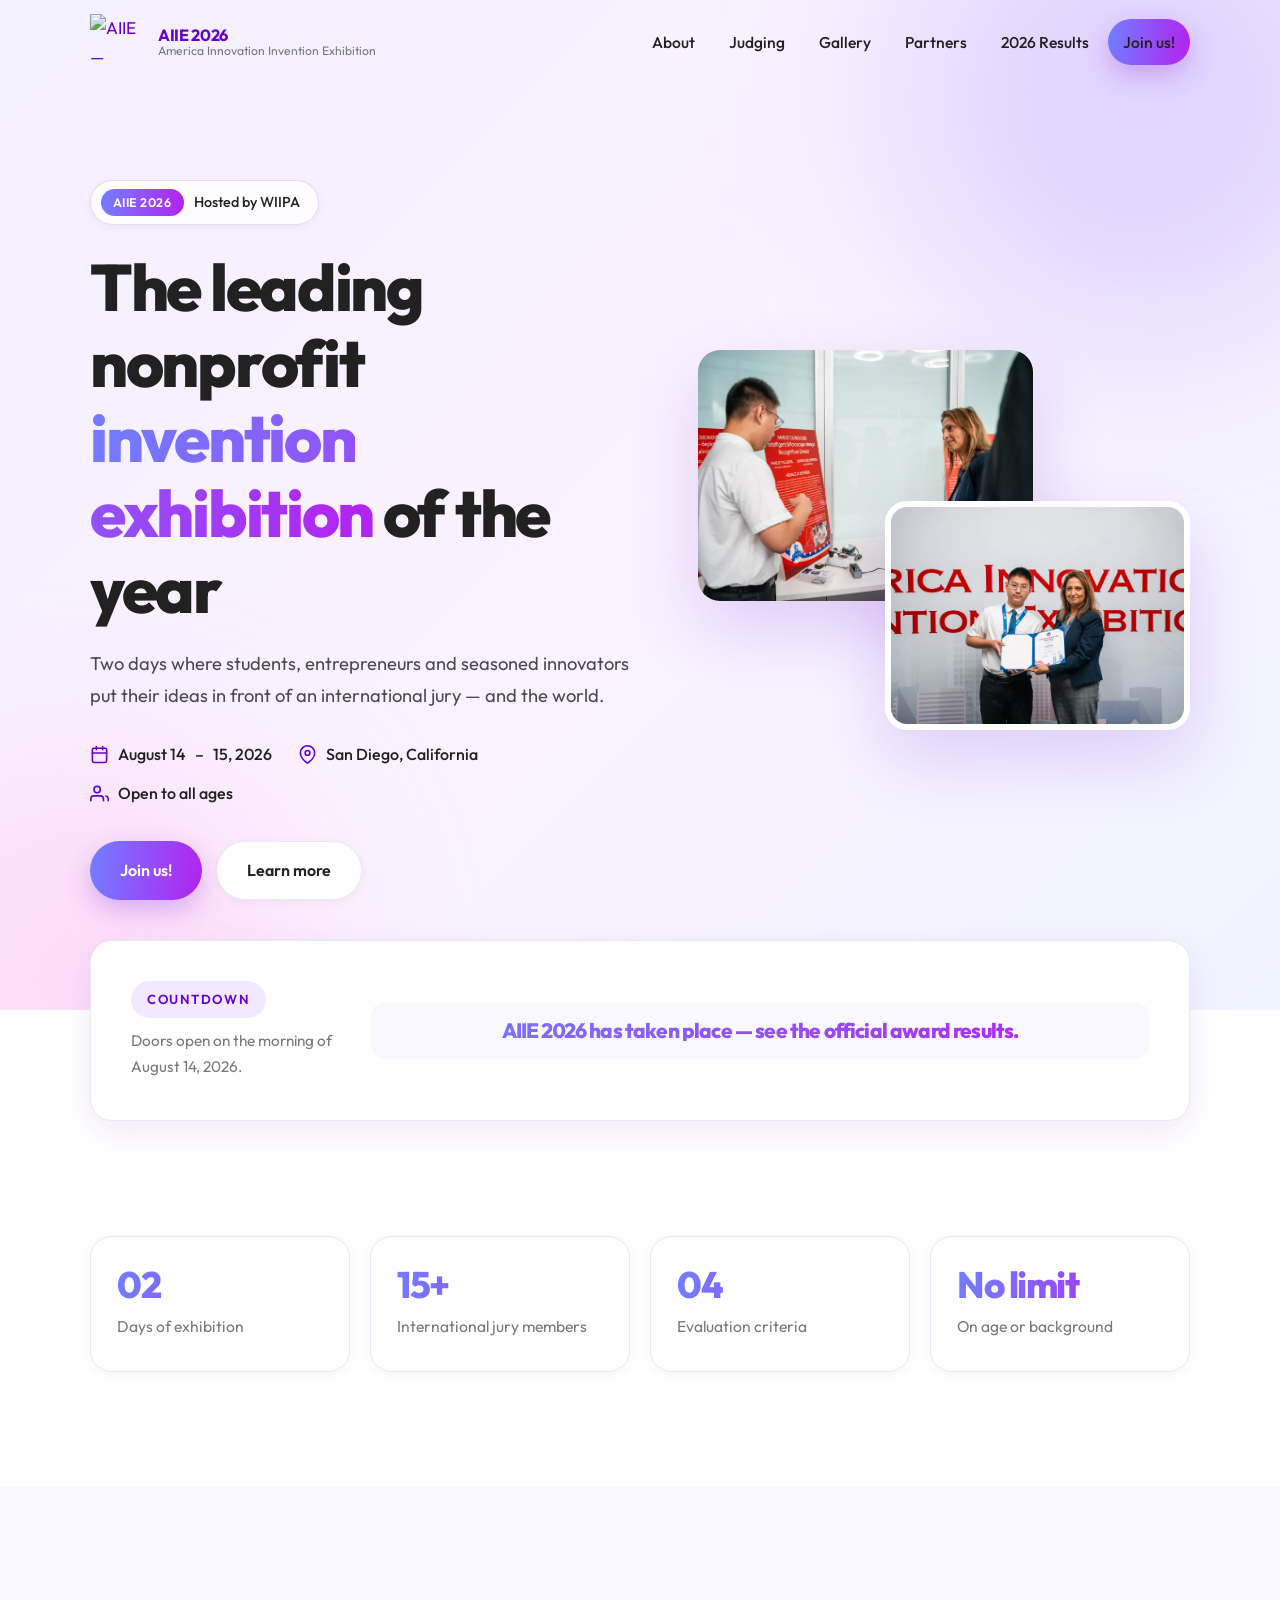
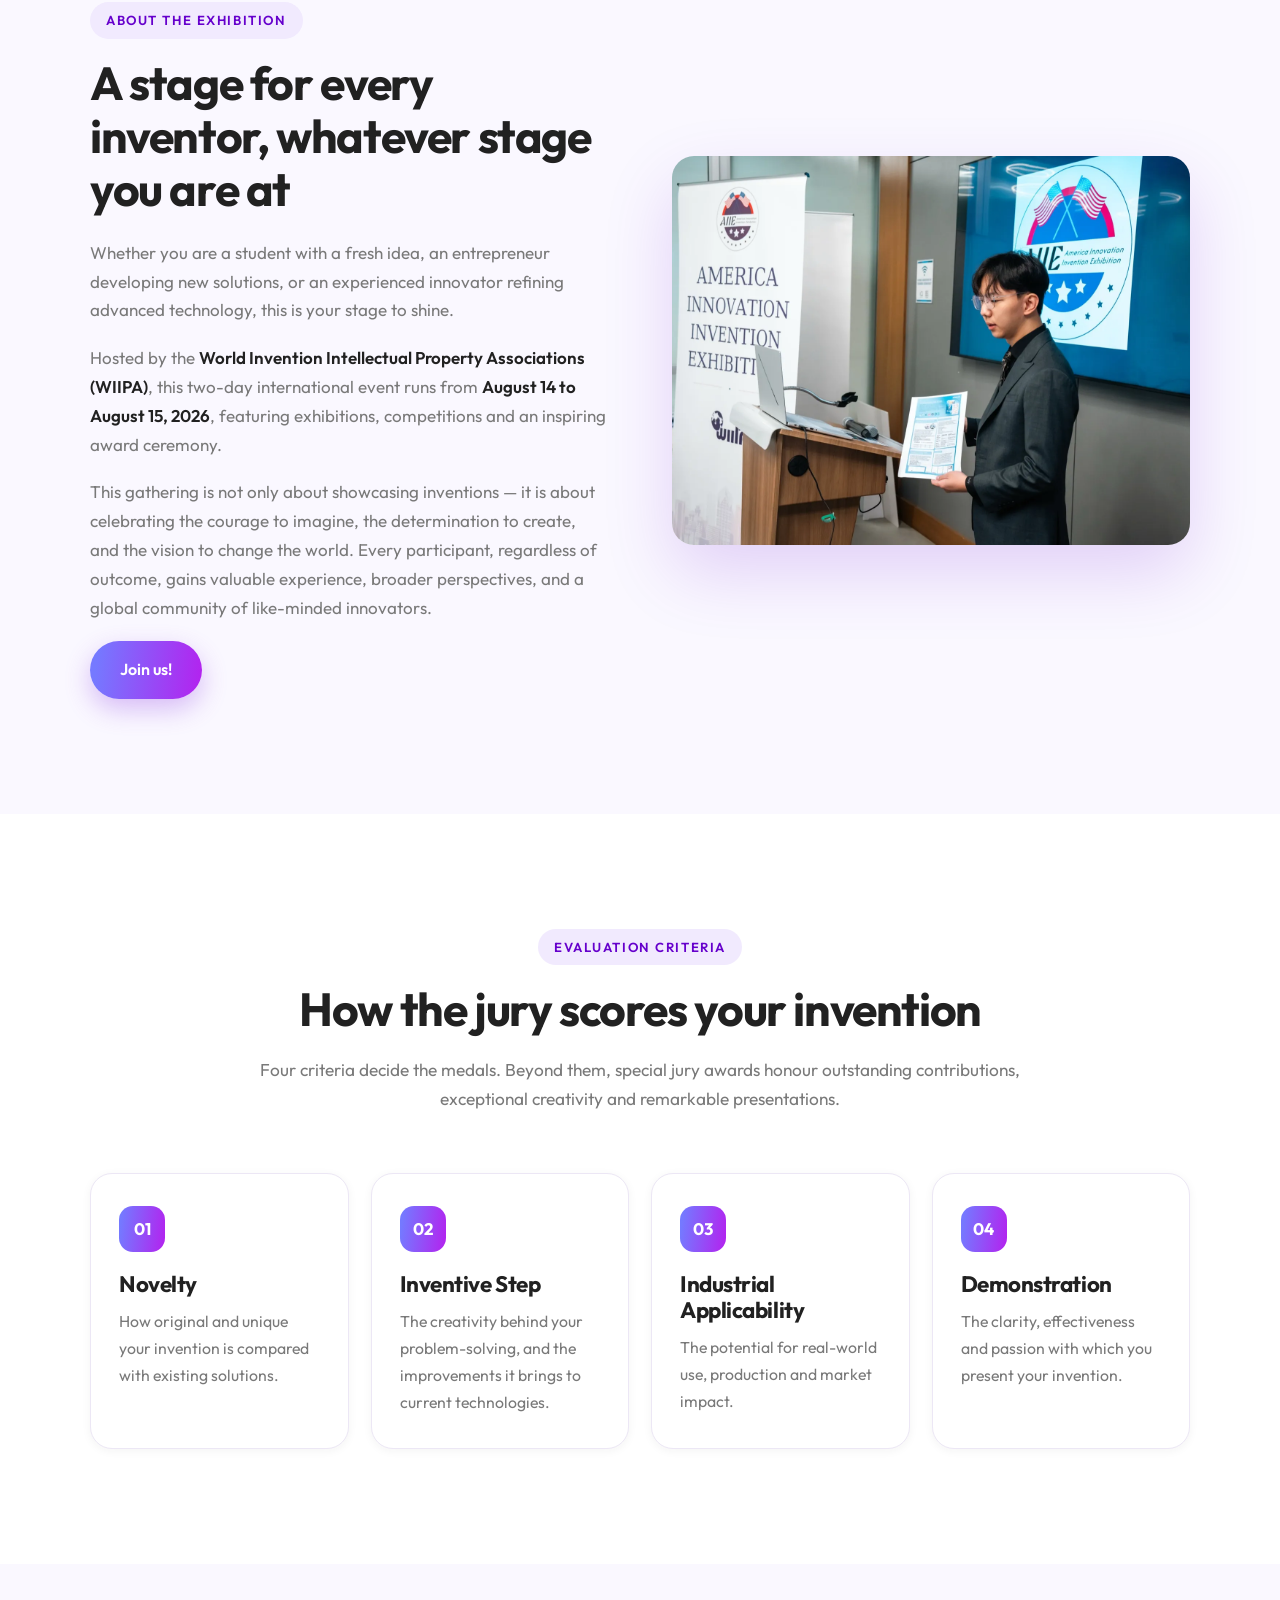
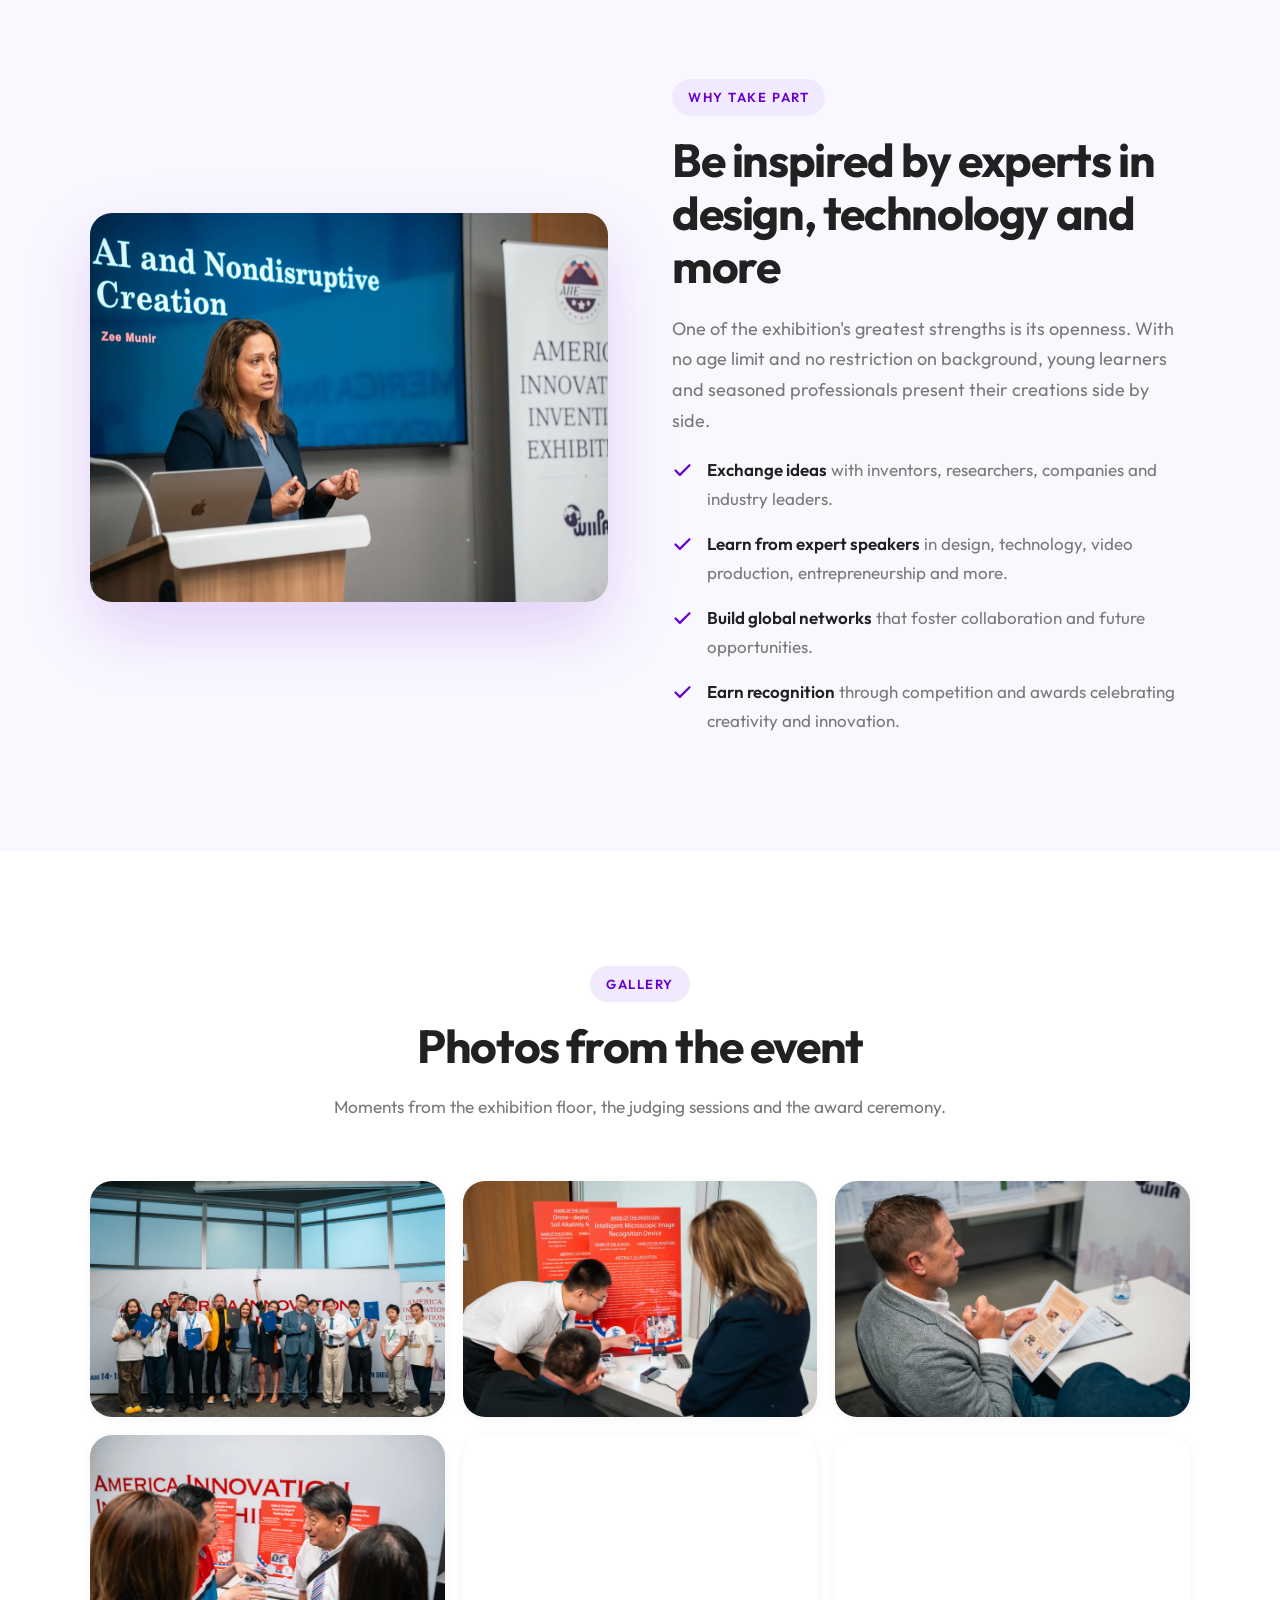
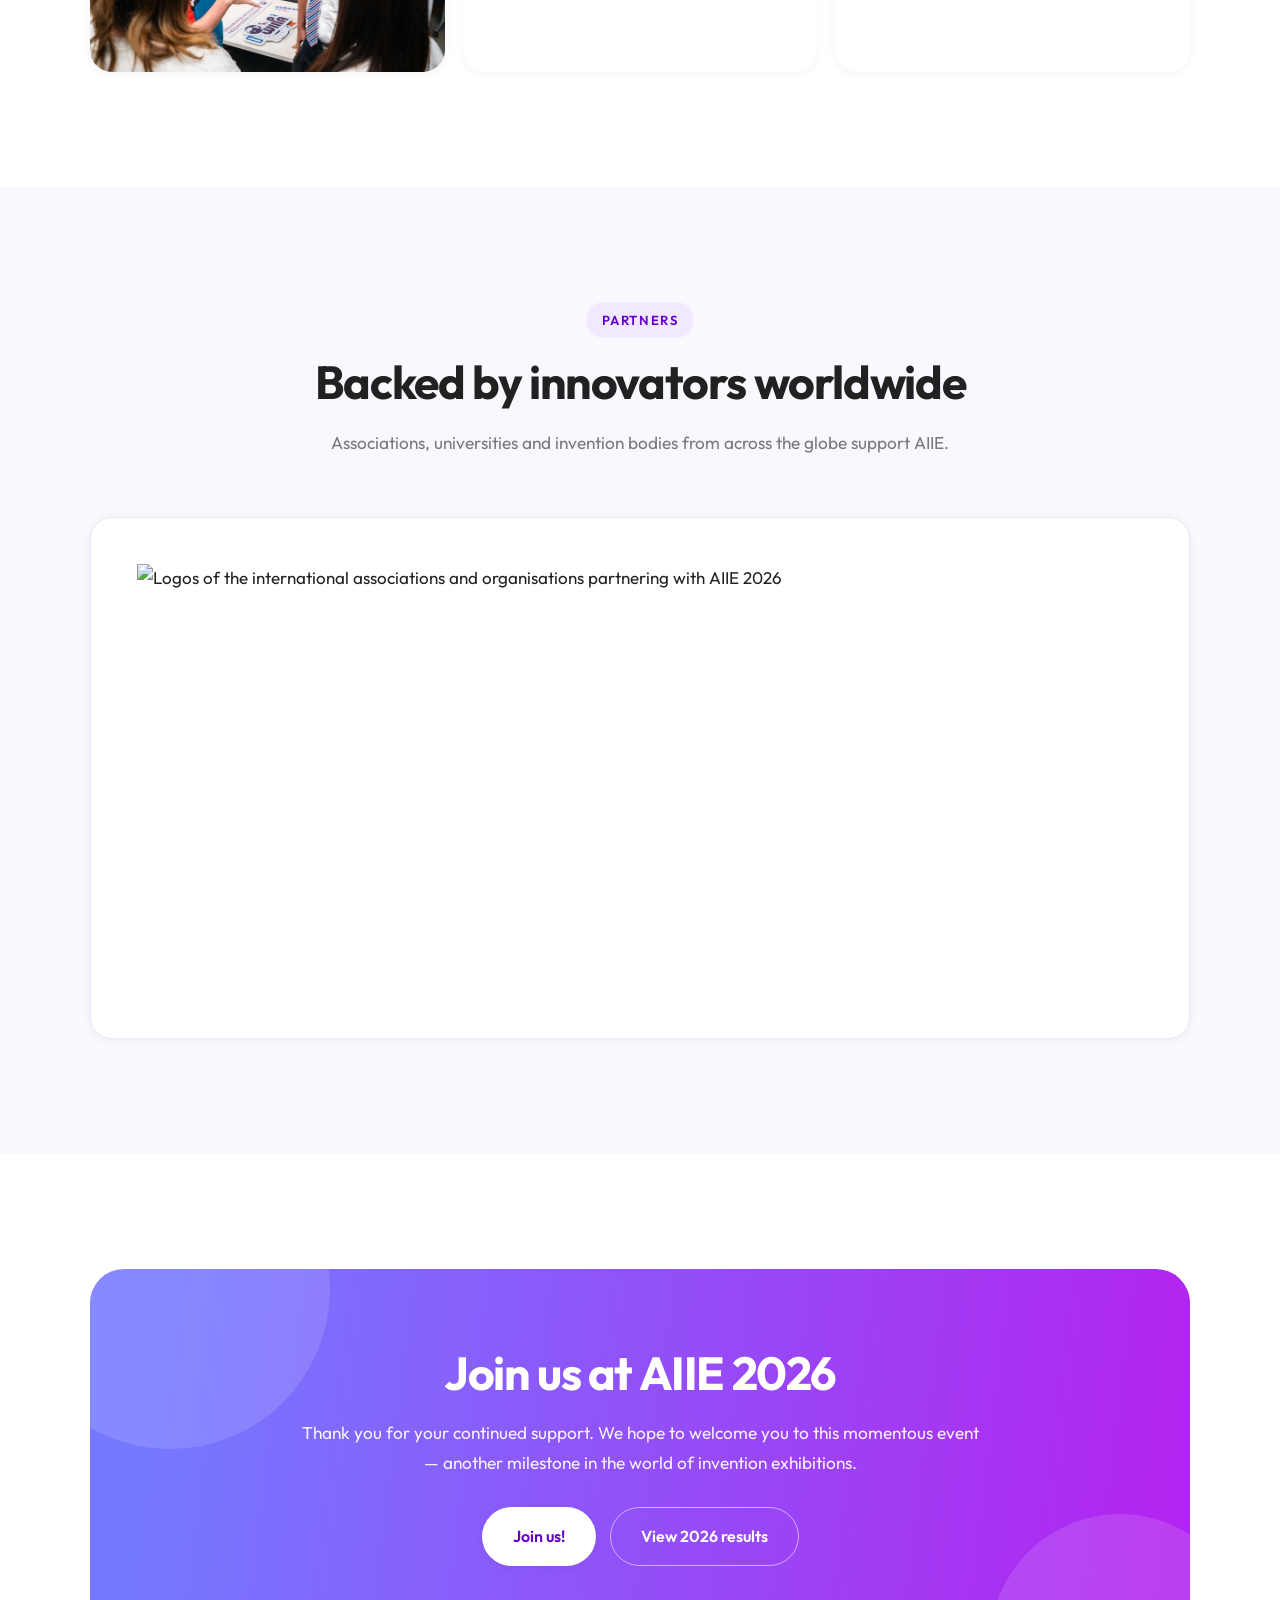
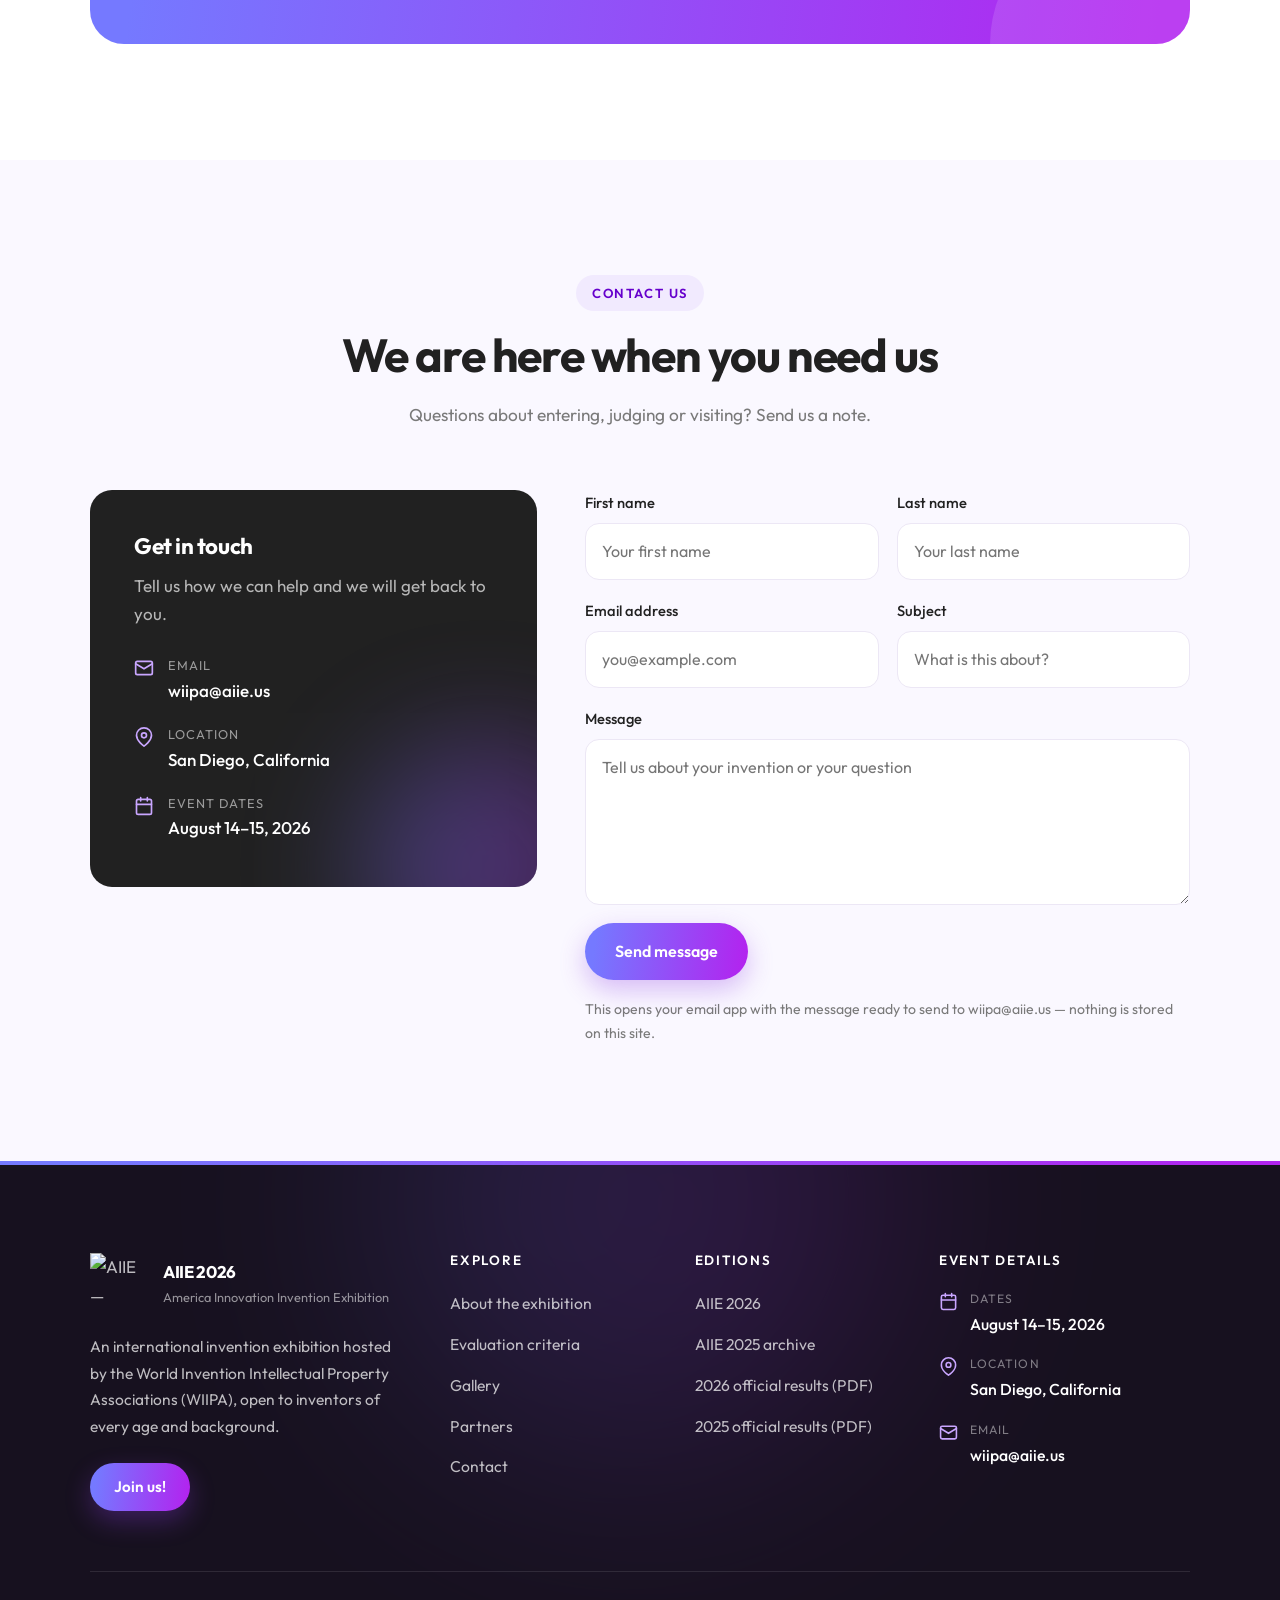
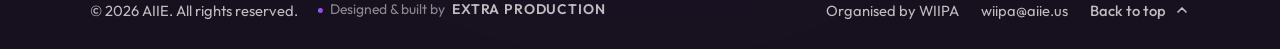
==== commit 1df776a8: "Swap in 2026 event photos, publish 2026 results, polish the homepage Photos on the homepage were sti" ====
--- a/index.html
+++ b/index.html
@@ -22,15 +22,15 @@
    <meta property="og:title" content="2026 America Innovation Invention Exhibition (AIIE) | San Diego">
    <meta property="og:description" content="AIIE 2026, hosted by WIIPA, runs August 14-15, 2026 in San Diego, California. Inventors of every age and background are welcome to exhibit, compete and win international awards.">
    <meta property="og:url" content="https://wiipa.aiie.us/">
-   <meta property="og:image" content="https://wiipa.aiie.us/assets/images/banner-slider/1.jpg">
-   <meta property="og:image:alt" content="Inventors and exhibitors at the America Innovation Invention Exhibition">
+   <meta property="og:image" content="https://wiipa.aiie.us/assets/images/photo/2026-og-cover.jpg">
+   <meta property="og:image:alt" content="Award winners on stage at the 2026 America Innovation Invention Exhibition in San Diego">
    <meta property="og:locale" content="en_US">
 
    <!-- twitter -->
    <meta name="twitter:card" content="summary_large_image">
    <meta name="twitter:title" content="2026 America Innovation Invention Exhibition (AIIE) | San Diego">
    <meta name="twitter:description" content="AIIE 2026, hosted by WIIPA, runs August 14-15, 2026 in San Diego, California. Exhibit your invention on an international stage.">
-   <meta name="twitter:image" content="https://wiipa.aiie.us/assets/images/banner-slider/1.jpg">
+   <meta name="twitter:image" content="https://wiipa.aiie.us/assets/images/photo/2026-og-cover.jpg">
 
    <!-- fonts -->
    <link rel="preconnect" href="https://fonts.googleapis.com">
@@ -42,7 +42,11 @@
    <script>document.documentElement.className += " js";</script>
 
    <!-- css -->
-   <link rel="stylesheet" href="assets/css/aiie.css">
+   <link rel="stylesheet" href="assets/css/aiie.css?v=20260903">
+
+   <!-- the first hero shot is the LCP element; start it with the stylesheet -->
+   <link rel="preload" as="image" href="assets/images/photo/2026-exhibit-judging.webp"
+         fetchpriority="high">
 
    <!-- structured data -->
    <script type="application/ld+json">
@@ -77,7 +81,7 @@
          "eventStatus": "https://schema.org/EventScheduled",
          "eventAttendanceMode": "https://schema.org/OfflineEventAttendanceMode",
          "url": "https://wiipa.aiie.us/",
-         "image": "https://wiipa.aiie.us/assets/images/banner-slider/1.jpg",
+         "image": "https://wiipa.aiie.us/assets/images/photo/2026-og-cover.jpg",
          "inLanguage": "en-US",
          "location": {
            "@type": "Place",
@@ -132,7 +136,7 @@
             <li><a href="#criteria">Judging</a></li>
             <li><a href="#gallery">Gallery</a></li>
             <li><a href="#sponsors">Partners</a></li>
-            <li><a href="assets/files/2025_USA%20Result%20Final.pdf">2025 Results</a></li>
+            <li><a href="assets/files/2026_USA_Result_Final.pdf">2026 Results</a></li>
             <li><a class="btn btn--primary btn--sm" href="mailto:wiipa@aiie.us?subject=AIIE%202026%20%E2%80%94%20I%20want%20to%20join">Join us!</a></li>
          </ul>
       </nav>
@@ -180,14 +184,14 @@
 
             <div class="hero__media" aria-hidden="true">
                <figure class="shot-a">
-                  <img src="assets/images/banner-slider/2.jpg" width="1920" height="1280"
+                  <img src="assets/images/photo/2026-exhibit-judging.webp" width="1600" height="1066"
                        fetchpriority="high" decoding="async"
-                       alt="Exhibitors presenting inventions at the America Innovation Invention Exhibition">
+                       alt="A juror listening to a student present an invention at AIIE 2026">
                </figure>
                <figure class="shot-b">
-                  <img src="assets/images/banner-slider/1.jpg" width="1920" height="1280"
+                  <img src="assets/images/photo/2026-gold-medal-award.webp" width="1600" height="1066"
                        fetchpriority="high" decoding="async"
-                       alt="Award winners at the America Innovation Invention Exhibition in San Diego">
+                       alt="A gold medal certificate presented on stage at AIIE 2026">
                </figure>
             </div>
          </div>
@@ -253,9 +257,9 @@
             </div>
 
             <div class="media-frame reveal reveal--scale">
-               <img src="assets/images/photo/DSC09157-78.jpg" width="1920" height="1280"
+               <img src="assets/images/photo/2026-student-presentation.webp" width="1600" height="1066"
                     loading="lazy" decoding="async"
-                    alt="Expert speaker addressing attendees at the America Innovation Invention Exhibition">
+                    alt="A student presenting an invention from the AIIE podium">
             </div>
          </div>
       </div>
@@ -303,9 +307,9 @@
       <div class="wrap">
          <div class="split">
             <div class="media-frame reveal reveal--scale">
-               <img src="assets/images/photo/DSC09333-147.jpg" width="1920" height="1280"
+               <img src="assets/images/photo/2026-keynote-speaker.webp" width="1600" height="1066"
                     loading="lazy" decoding="async"
-                    alt="Jury members evaluating an invention during the AIIE judging session">
+                    alt="An expert speaker presenting a session on AI and creation at AIIE 2026">
             </div>
 
             <div class="reveal">
@@ -349,18 +353,30 @@
             <p>Moments from the exhibition floor, the judging sessions and the award ceremony.</p>
          </div>
 
-         <div class="gallery reveal">
-            <a href="assets/images/photo/DSC09278-124.jpg">
-               <img src="assets/images/photo/DSC09278-124.jpg" width="1920" height="1280" loading="lazy" decoding="async"
-                    alt="Inventors showcasing their projects on the AIIE exhibition floor">
-            </a>
-            <a href="assets/images/photo/DSC09684-285.jpg">
-               <img src="assets/images/photo/DSC09684-285.jpg" width="1920" height="1280" loading="lazy" decoding="async"
-                    alt="Medal winners at the AIIE award ceremony">
-            </a>
-            <a href="assets/images/photo/DSC09333-147.jpg">
-               <img src="assets/images/photo/DSC09333-147.jpg" width="1920" height="1280" loading="lazy" decoding="async"
-                    alt="Jury members evaluating an invention during the AIIE judging session">
+         <div class="gallery reveal-group">
+            <a href="assets/images/photo/2026-award-winners.webp">
+               <img src="assets/images/photo/2026-award-winners.webp" width="1600" height="1066" loading="lazy" decoding="async"
+                    alt="Medal and award winners together on stage at AIIE 2026">
+            </a>
+            <a href="assets/images/photo/2026-invention-demo.webp">
+               <img src="assets/images/photo/2026-invention-demo.webp" width="1600" height="1066" loading="lazy" decoding="async"
+                    alt="A young inventor demonstrating a microscope device to jurors">
+            </a>
+            <a href="assets/images/photo/2026-jury-review.webp">
+               <img src="assets/images/photo/2026-jury-review.webp" width="1600" height="1066" loading="lazy" decoding="async"
+                    alt="A juror reading an entry summary during the AIIE judging session">
+            </a>
+            <a href="assets/images/photo/2026-networking.webp">
+               <img src="assets/images/photo/2026-networking.webp" width="1600" height="1066" loading="lazy" decoding="async"
+                    alt="Exhibitors and visitors talking beside the AIIE backdrop">
+            </a>
+            <a href="assets/images/photo/2026-jury-panel.webp">
+               <img src="assets/images/photo/2026-jury-panel.webp" width="1600" height="1066" loading="lazy" decoding="async"
+                    alt="Members of the international jury seated during presentations">
+            </a>
+            <a href="assets/images/photo/2026-certificate-award.webp">
+               <img src="assets/images/photo/2026-certificate-award.webp" width="1600" height="1066" loading="lazy" decoding="async"
+                    alt="A certificate of appreciation presented at the AIIE 2026 ceremony">
             </a>
          </div>
       </div>
@@ -393,7 +409,7 @@
             </p>
             <div class="cta__actions">
                <a class="btn btn--ghost" href="mailto:wiipa@aiie.us?subject=AIIE%202026%20%E2%80%94%20I%20want%20to%20join">Join us!</a>
-               <a class="btn btn--outline" href="assets/files/2025_USA%20Result%20Final.pdf">View 2025 results</a>
+               <a class="btn btn--outline" href="assets/files/2026_USA_Result_Final.pdf">View 2026 results</a>
             </div>
          </div>
       </div>
@@ -506,6 +522,7 @@
             <ul class="footer__links">
                <li><a href="index.html">AIIE 2026</a></li>
                <li><a href="aiie/index.html">AIIE 2025 archive</a></li>
+               <li><a href="assets/files/2026_USA_Result_Final.pdf">2026 official results (PDF)</a></li>
                <li><a href="assets/files/2025_USA%20Result%20Final.pdf">2025 official results (PDF)</a></li>
             </ul>
          </div>
@@ -553,9 +570,16 @@
 <!-- lightbox target for the gallery -->
 <div class="lightbox" role="dialog" aria-modal="true" aria-label="Photo viewer">
    <button class="lightbox__close" type="button" aria-label="Close">&times;</button>
+   <button class="lightbox__nav lightbox__nav--prev" type="button" aria-label="Previous photo">
+      <svg width="24" height="24" viewBox="0 0 24 24" fill="none" stroke="currentColor" stroke-width="2.5" stroke-linecap="round" stroke-linejoin="round" aria-hidden="true"><path d="m15 18-6-6 6-6"/></svg>
+   </button>
    <img alt="">
+   <button class="lightbox__nav lightbox__nav--next" type="button" aria-label="Next photo">
+      <svg width="24" height="24" viewBox="0 0 24 24" fill="none" stroke="currentColor" stroke-width="2.5" stroke-linecap="round" stroke-linejoin="round" aria-hidden="true"><path d="m9 18 6-6-6-6"/></svg>
+   </button>
+   <p class="lightbox__count" aria-live="polite"></p>
 </div>
 
-<script src="assets/js/aiie.js" defer></script>
+<script src="assets/js/aiie.js?v=20260903" defer></script>
 </body>
 </html>
--- a/assets/css/aiie.css
+++ b/assets/css/aiie.css
@@ -255,7 +255,7 @@
 /* photo collage */
 .hero__media { position: relative; min-height: 380px; }
 .hero__media figure { margin: 0; position: absolute; border-radius: var(--radius); overflow: hidden; }
-.hero__media img { width: 100%; height: 100%; object-fit: cover; }
+.hero__media img { width: 100%; height: 100%; object-fit: cover; object-position: center 42%; }
 /* The idle float is started by the intro animation in the MOTION section,
    so the two never fight over `transform`. Without JS these sit still. */
 .hero__media .shot-a {
@@ -342,7 +342,7 @@
    position: relative; border-radius: var(--radius); overflow: hidden;
    box-shadow: var(--shadow-lg);
 }
-.media-frame img { width: 100%; aspect-ratio: 4 / 3; object-fit: cover; }
+.media-frame img { width: 100%; aspect-ratio: 4 / 3; object-fit: cover; object-position: center 42%; }
 
 /* ----------------------------------------------------------------- cards */
 
@@ -411,6 +411,25 @@
    transition: background .25s var(--ease);
 }
 .lightbox__close:hover { background: rgba(255, 255, 255, .3); }
+
+.lightbox__nav {
+   position: absolute; top: 50%; transform: translateY(-50%);
+   display: grid; place-items: center;
+   width: 52px; height: 52px;
+   border: none; border-radius: 50%;
+   background: rgba(255, 255, 255, .16); color: #fff;
+   cursor: pointer;
+}
+.lightbox__nav--prev { left: max(18px, 3vw); }
+.lightbox__nav--next { right: max(18px, 3vw); }
+.lightbox__nav:hover { background: rgba(255, 255, 255, .32); }
+
+.lightbox__count {
+   position: absolute; left: 0; right: 0; bottom: 22px;
+   margin: 0; text-align: center;
+   color: rgba(255, 255, 255, .72);
+   font-size: .9rem; font-variant-numeric: tabular-nums;
+}
 
 /* -------------------------------------------------------------- partners */
 
@@ -801,6 +820,7 @@
 }
 .lightbox.is-open img { transform: none; opacity: 1; }
 .lightbox__close { transition: background .25s var(--ease), transform .3s var(--ease); }
+.lightbox__nav { transition: background .25s var(--ease); }
 .lightbox__close:hover { transform: rotate(90deg); }
 
 /* ------------------------------------------------------------ responsive */
@@ -839,12 +859,21 @@
 
 @media (max-width: 700px) {
    body { font-size: 16px; }
-   .gallery { grid-template-columns: 1fr; }
+   .gallery { grid-template-columns: repeat(2, 1fr); gap: 12px; }
+   /* the side controls would sit on top of the photo on a narrow screen */
+   .lightbox__nav { width: 44px; height: 44px; top: auto; bottom: 16px; transform: none; }
+   .lightbox__nav--prev { left: 22%; }
+   .lightbox__nav--next { right: 22%; }
+   .lightbox__count { bottom: 72px; }
    .countdown__clock { grid-template-columns: repeat(2, 1fr); }
    .form__row { grid-template-columns: 1fr; }
    .footer__grid { grid-template-columns: 1fr; }
    .footer__bar { flex-direction: column; align-items: flex-start; }
    .hero__media { min-height: 300px; }
+}
+
+@media (max-width: 420px) {
+   .gallery { grid-template-columns: 1fr; }
 }
 
 @media (prefers-reduced-motion: reduce) {
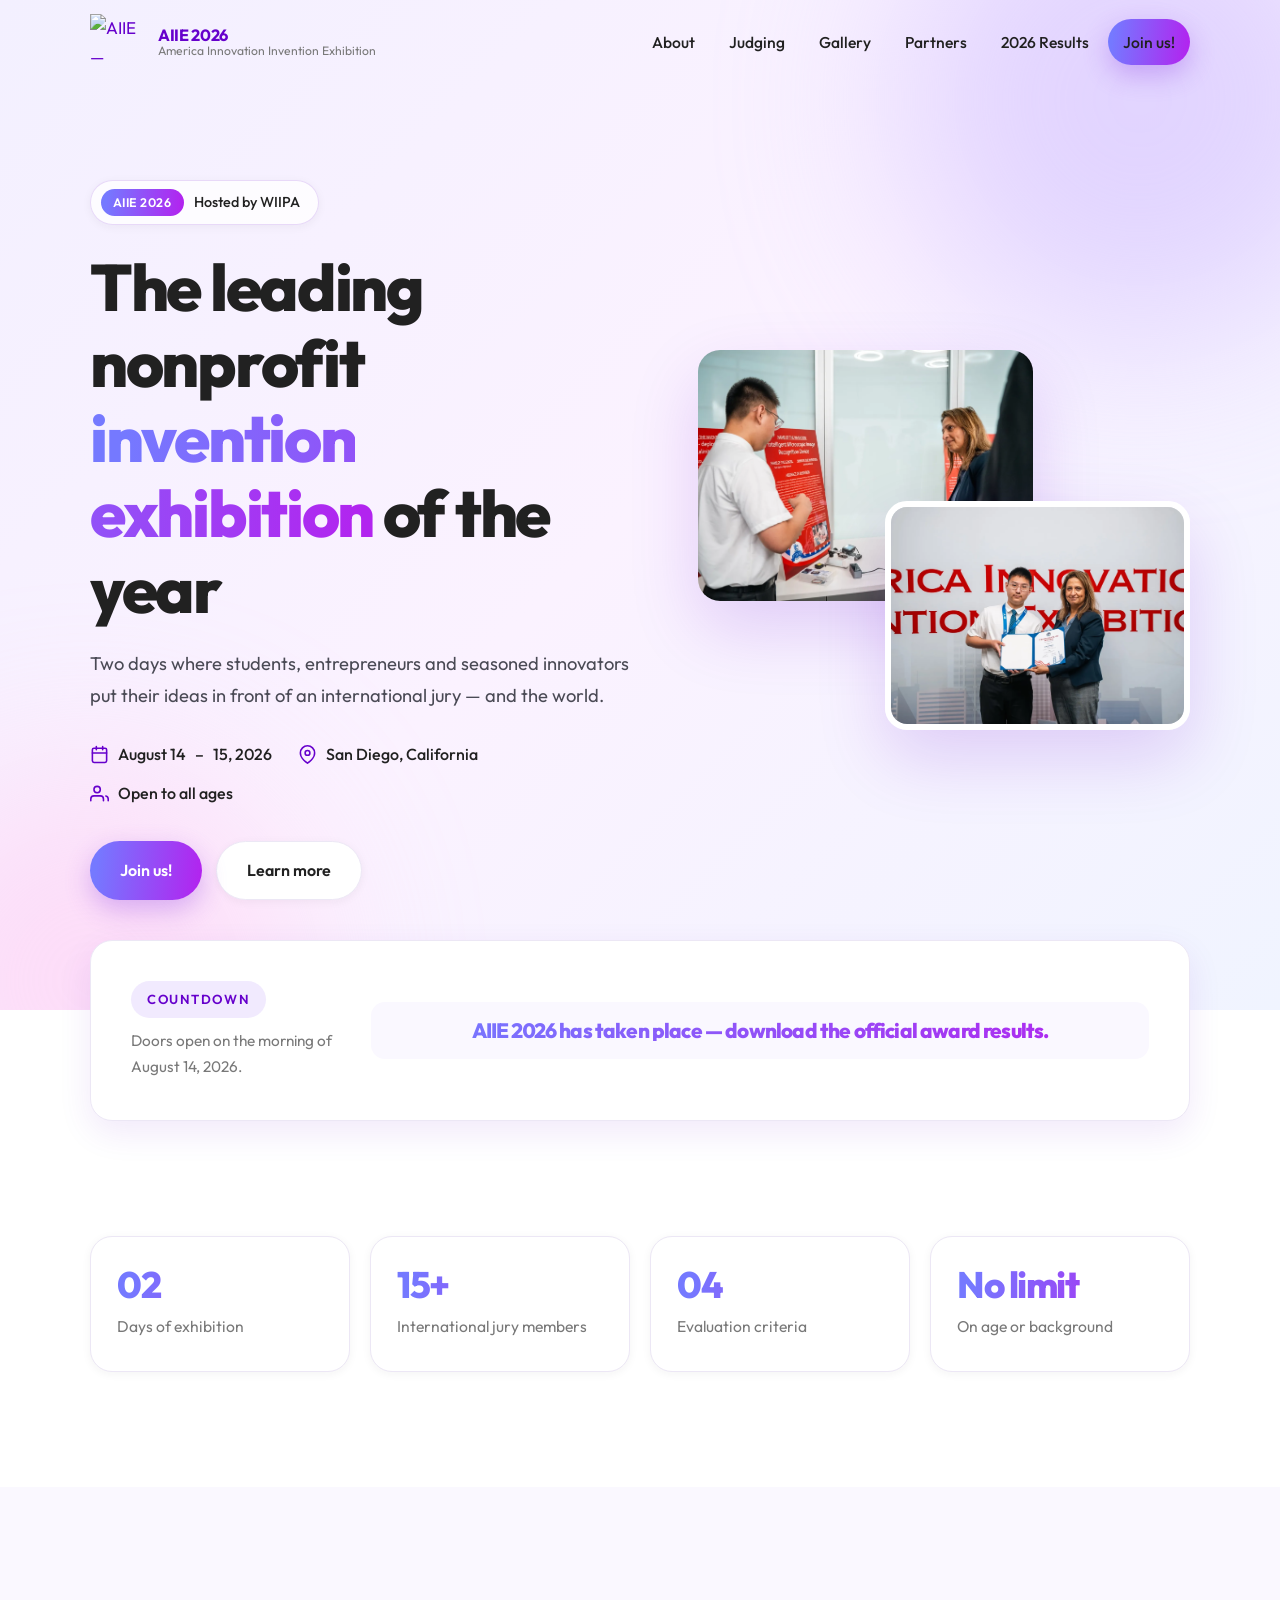
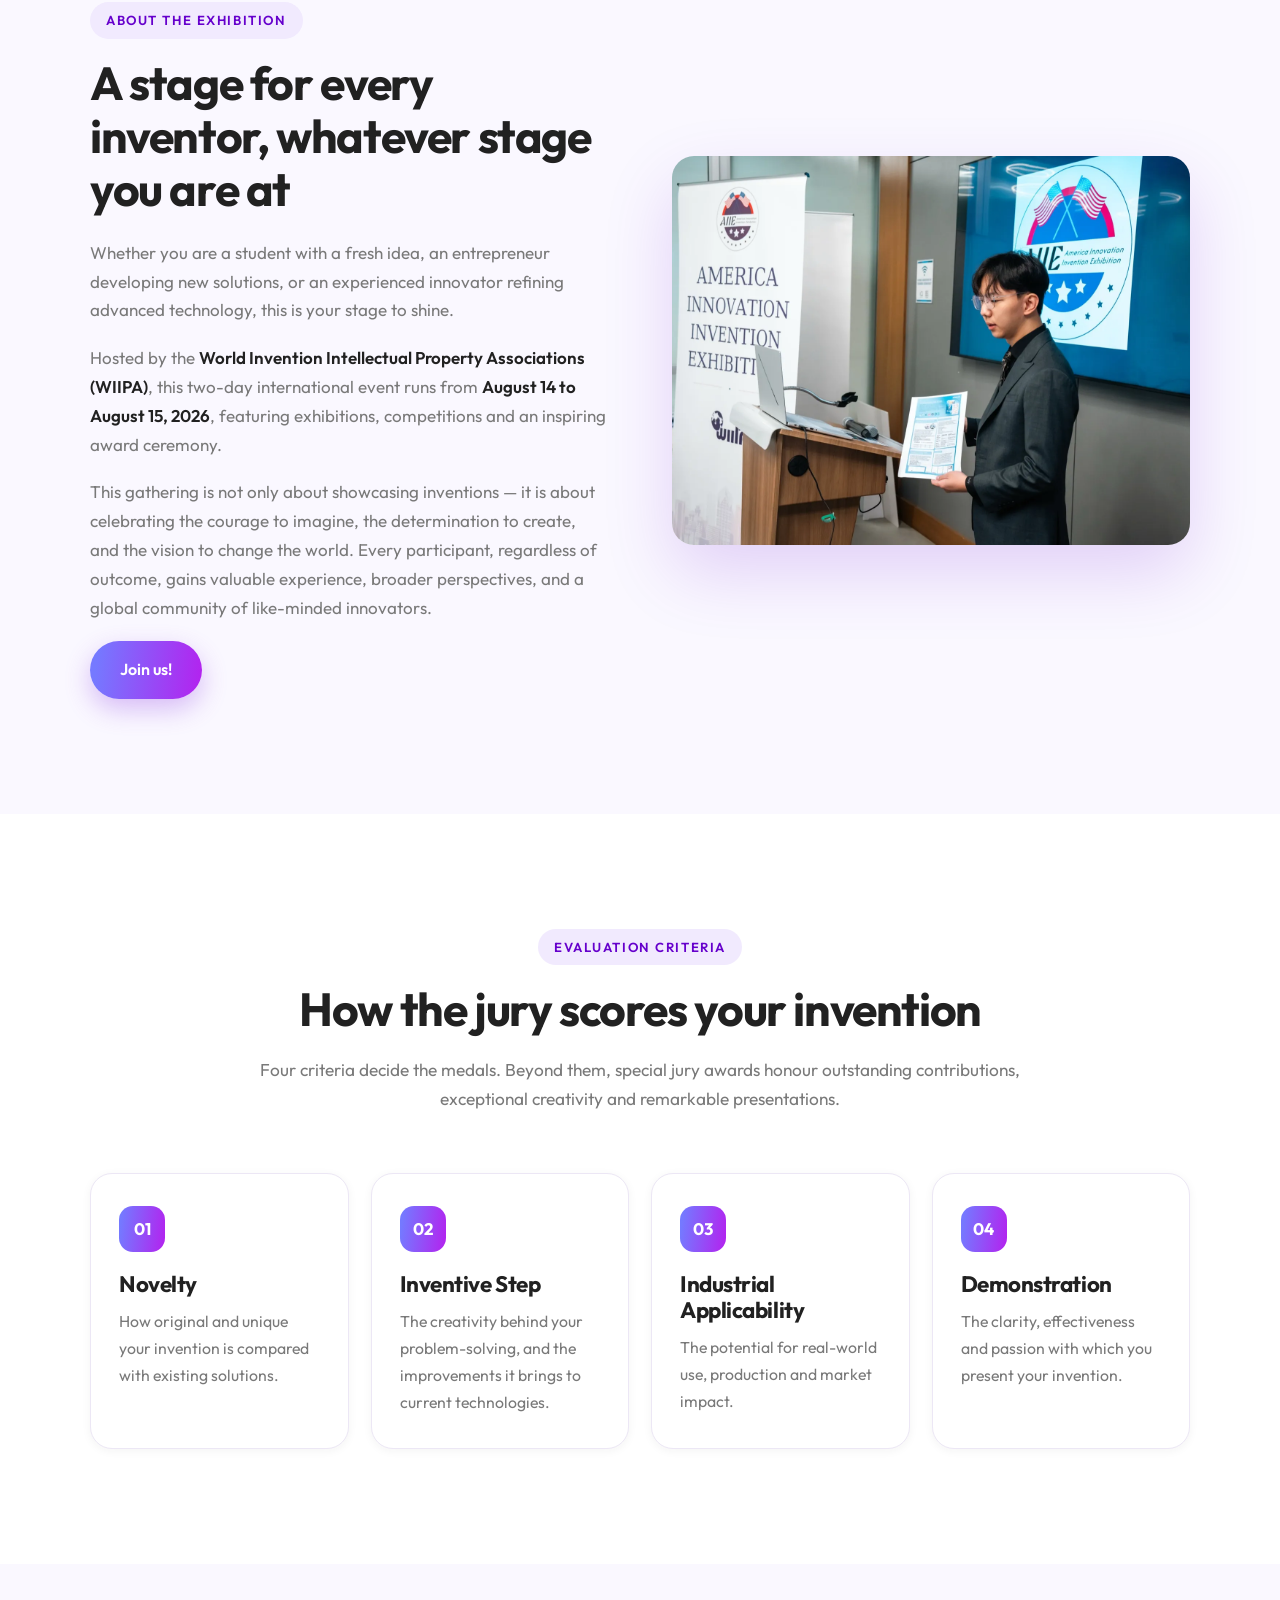
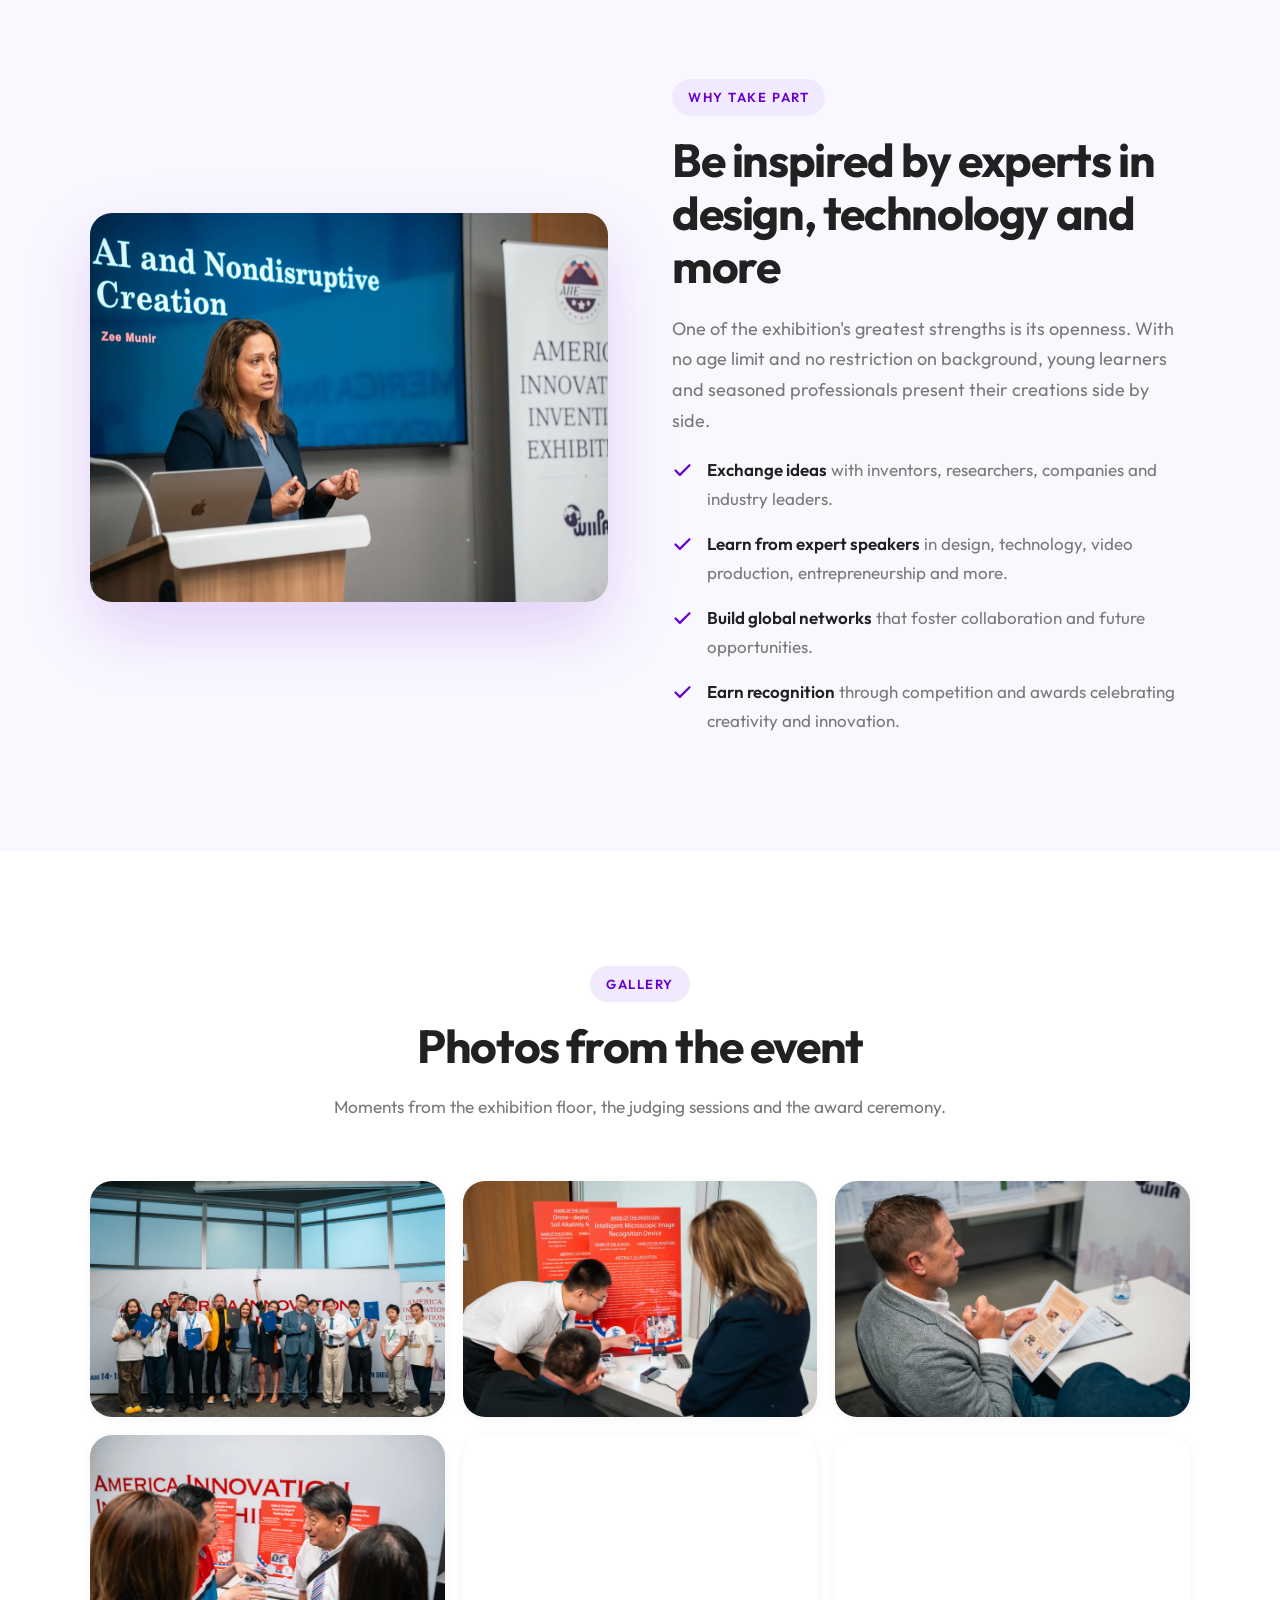
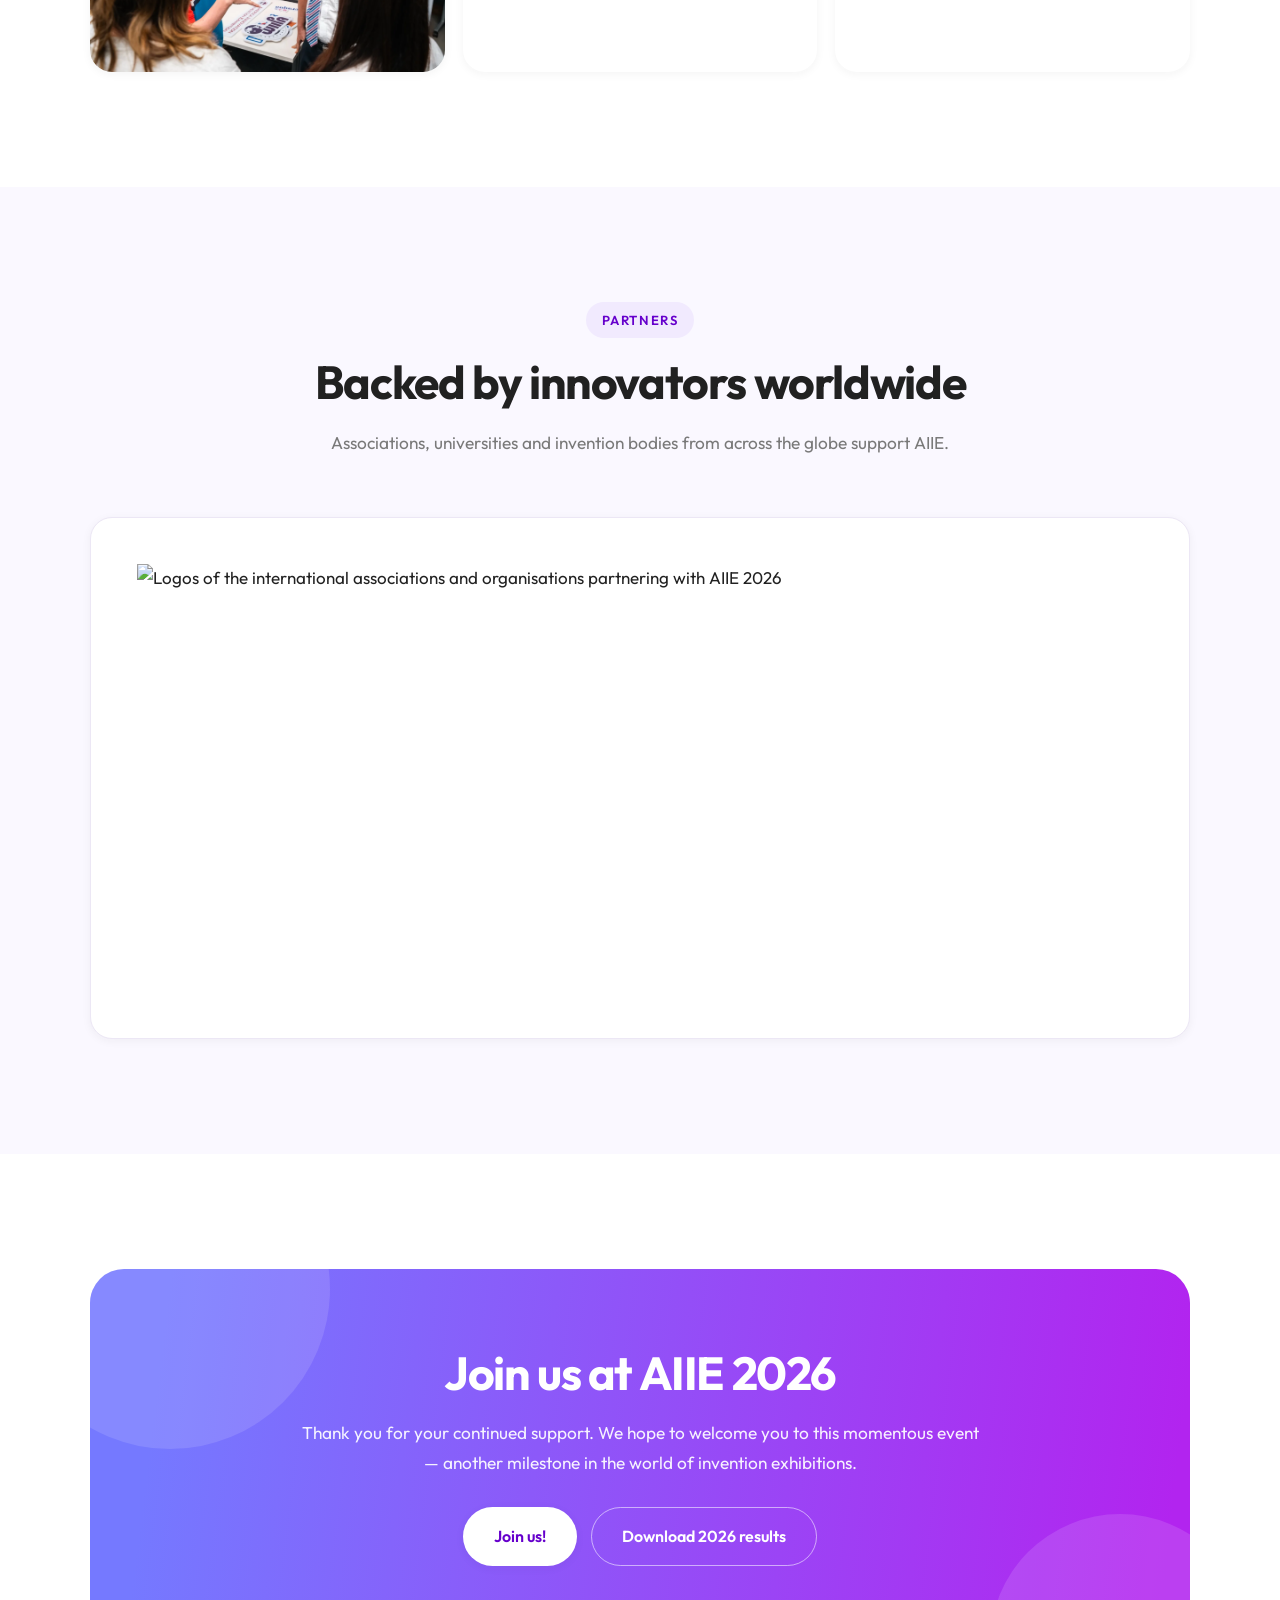
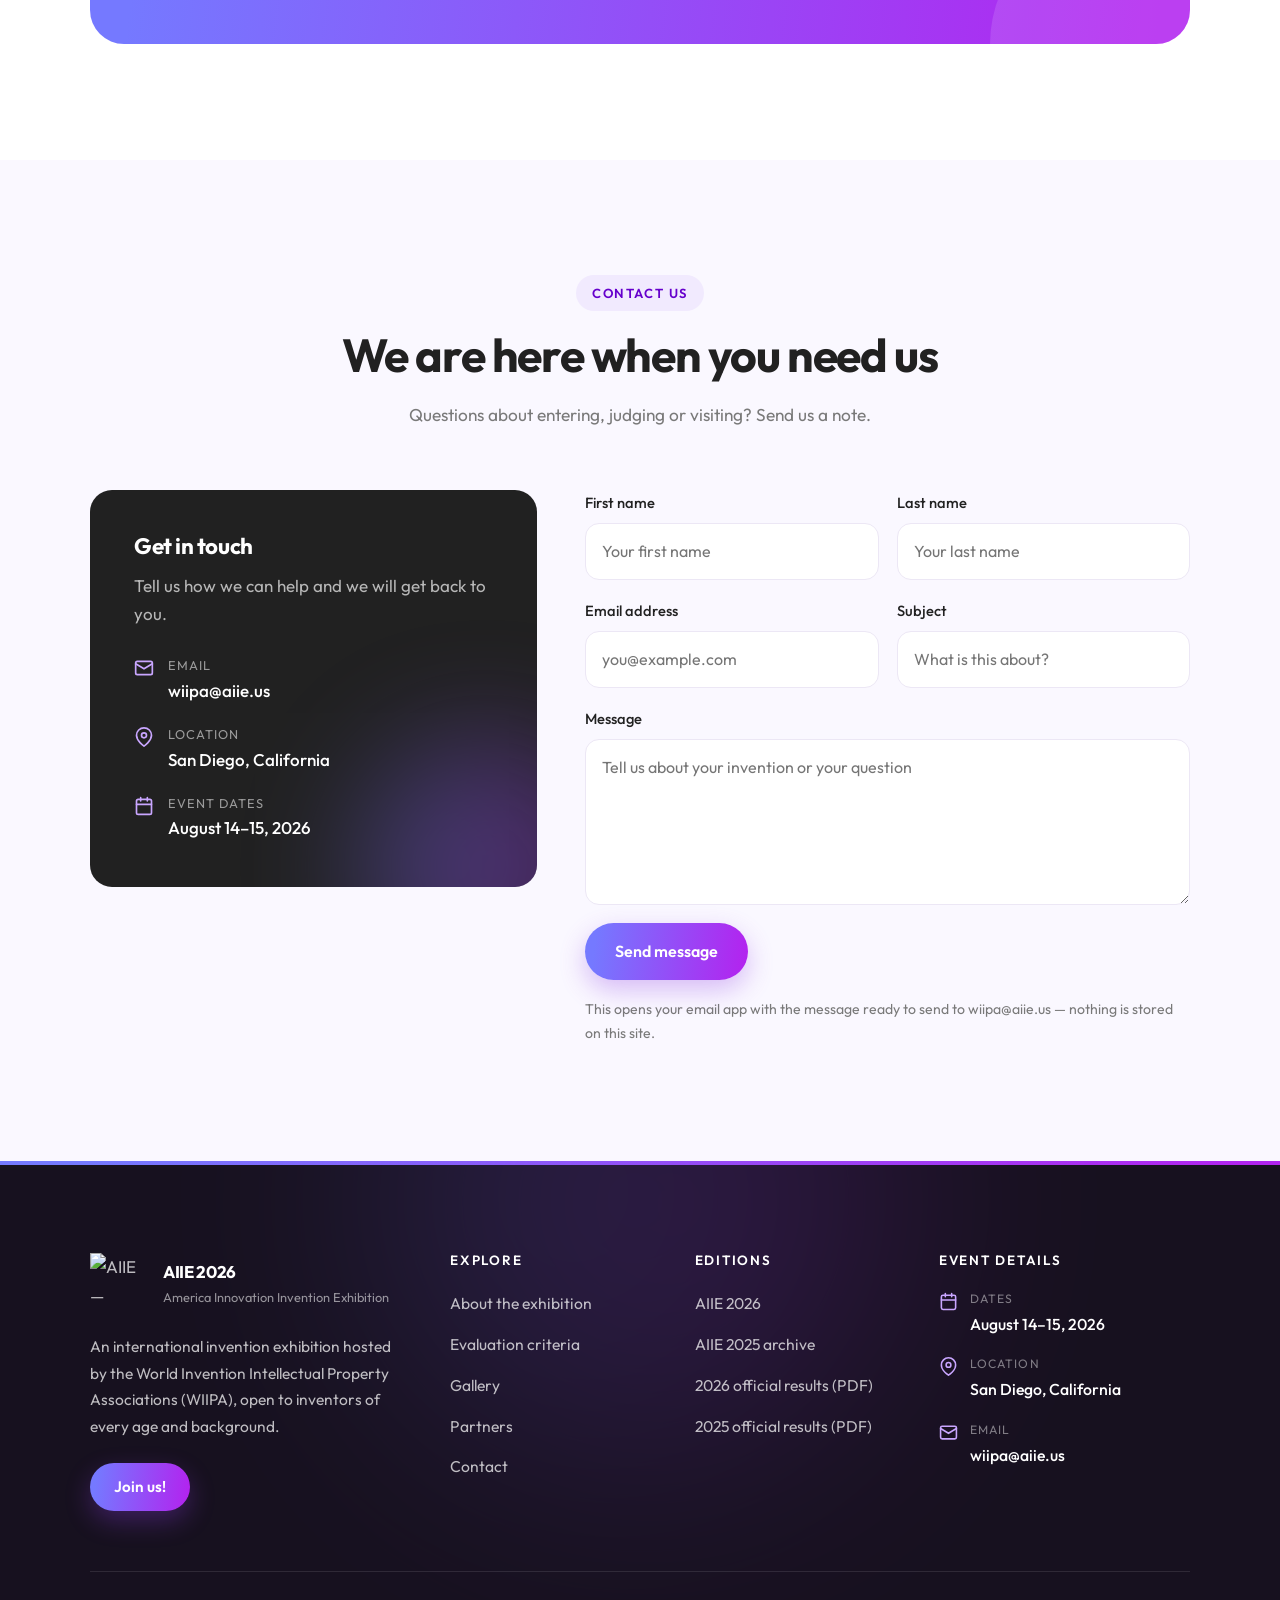
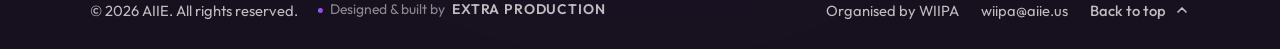
==== commit 8a3e8fe7: "Make the results PDFs download instead of opening in the viewer The links handed the PDF to the brow" ====
--- a/index.html
+++ b/index.html
@@ -136,7 +136,7 @@
             <li><a href="#criteria">Judging</a></li>
             <li><a href="#gallery">Gallery</a></li>
             <li><a href="#sponsors">Partners</a></li>
-            <li><a href="assets/files/2026_USA_Result_Final.pdf">2026 Results</a></li>
+            <li><a href="assets/files/2026_USA_Result_Final.pdf" download="AIIE-2026-Award-Results.pdf">2026 Results</a></li>
             <li><a class="btn btn--primary btn--sm" href="mailto:wiipa@aiie.us?subject=AIIE%202026%20%E2%80%94%20I%20want%20to%20join">Join us!</a></li>
          </ul>
       </nav>
@@ -409,7 +409,7 @@
             </p>
             <div class="cta__actions">
                <a class="btn btn--ghost" href="mailto:wiipa@aiie.us?subject=AIIE%202026%20%E2%80%94%20I%20want%20to%20join">Join us!</a>
-               <a class="btn btn--outline" href="assets/files/2026_USA_Result_Final.pdf">View 2026 results</a>
+               <a class="btn btn--outline" href="assets/files/2026_USA_Result_Final.pdf" download="AIIE-2026-Award-Results.pdf">Download 2026 results</a>
             </div>
          </div>
       </div>
@@ -522,8 +522,8 @@
             <ul class="footer__links">
                <li><a href="index.html">AIIE 2026</a></li>
                <li><a href="aiie/index.html">AIIE 2025 archive</a></li>
-               <li><a href="assets/files/2026_USA_Result_Final.pdf">2026 official results (PDF)</a></li>
-               <li><a href="assets/files/2025_USA%20Result%20Final.pdf">2025 official results (PDF)</a></li>
+               <li><a href="assets/files/2026_USA_Result_Final.pdf" download="AIIE-2026-Award-Results.pdf">2026 official results (PDF)</a></li>
+               <li><a href="assets/files/2025_USA%20Result%20Final.pdf" download="AIIE-2025-Award-Results.pdf">2025 official results (PDF)</a></li>
             </ul>
          </div>
 
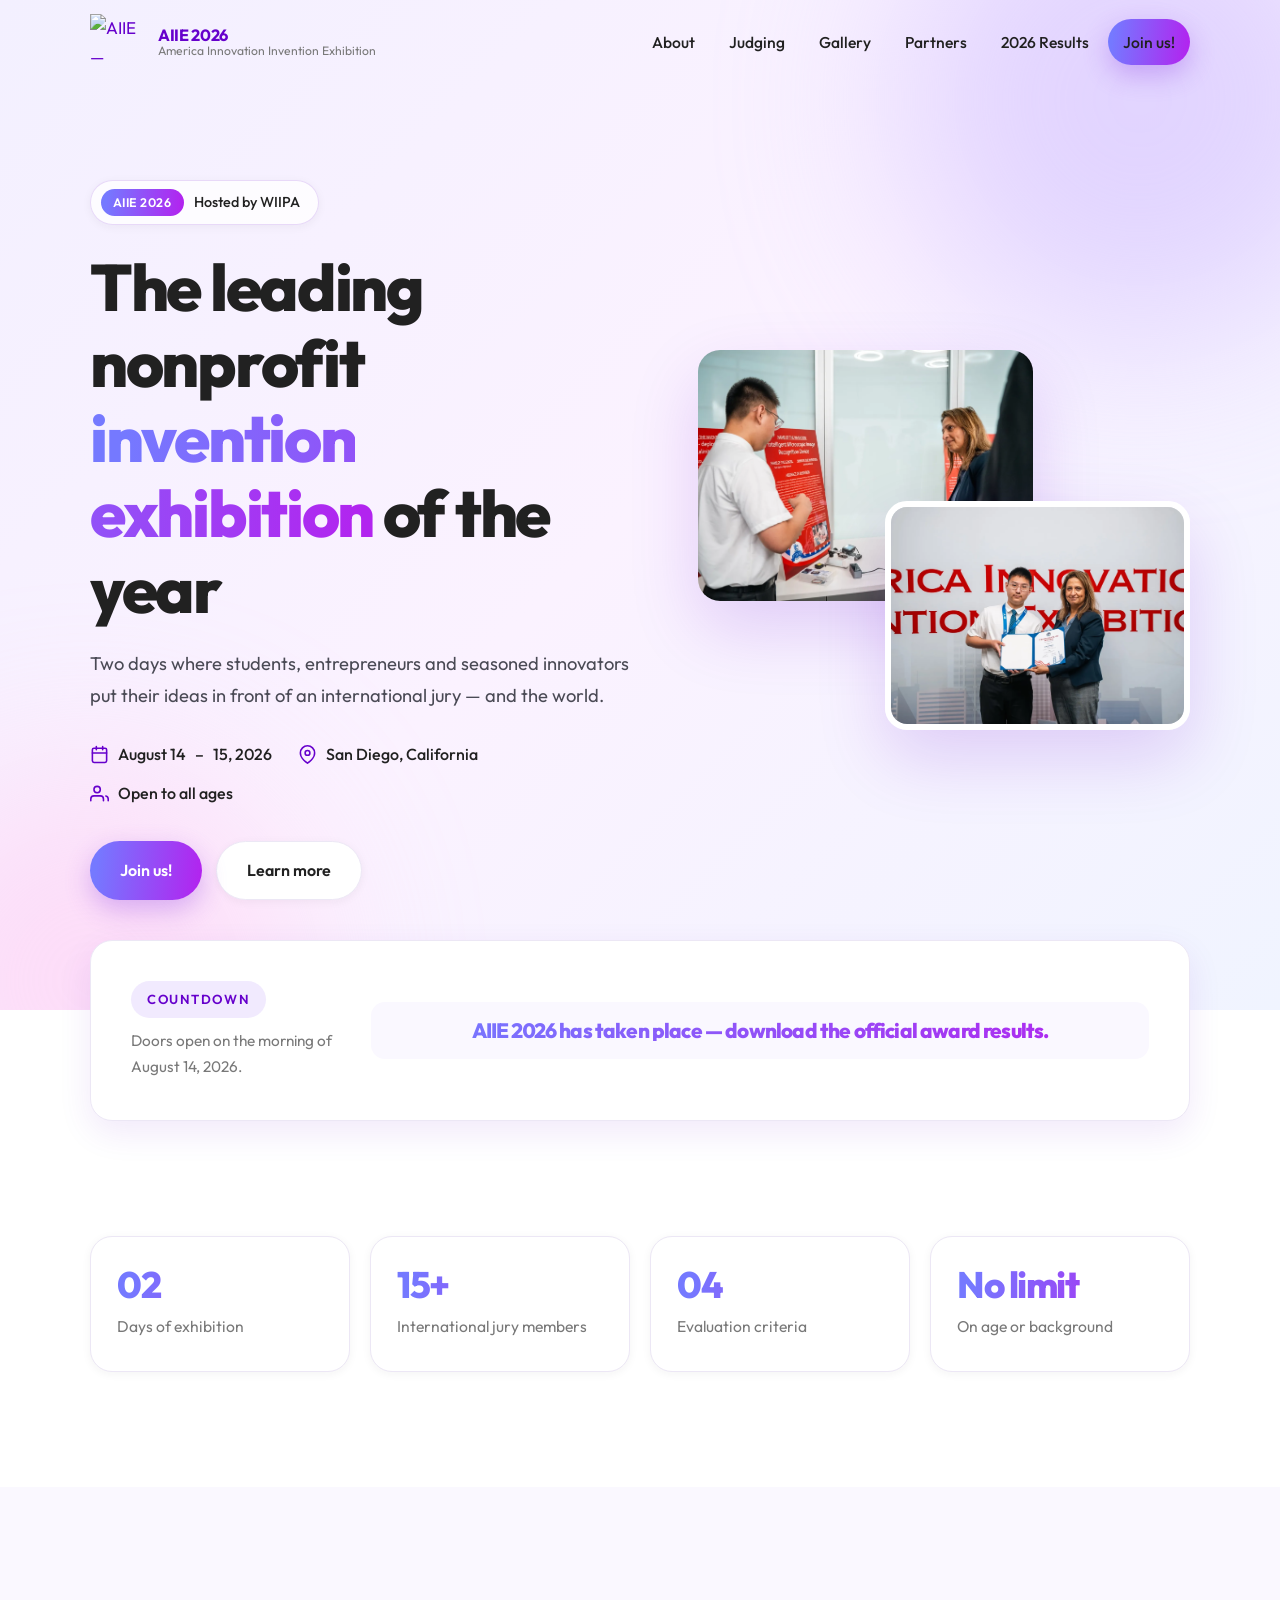
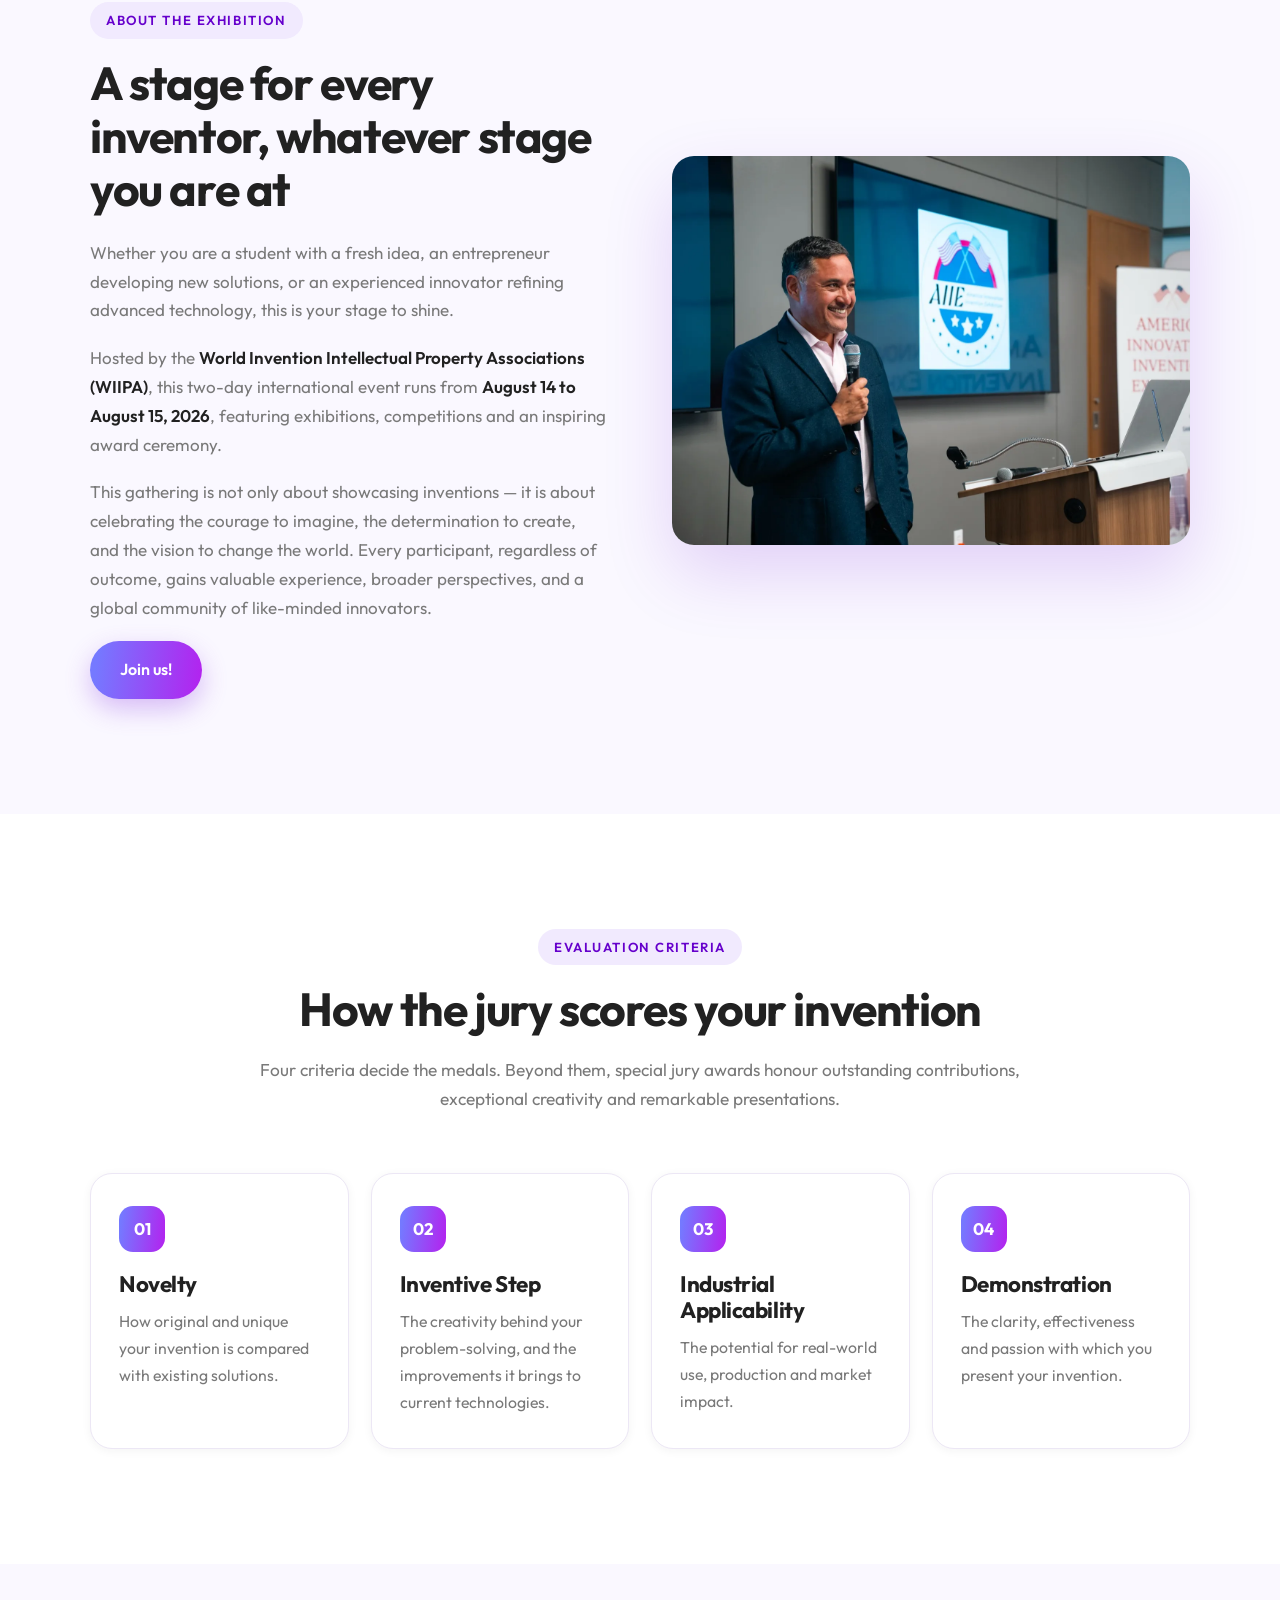
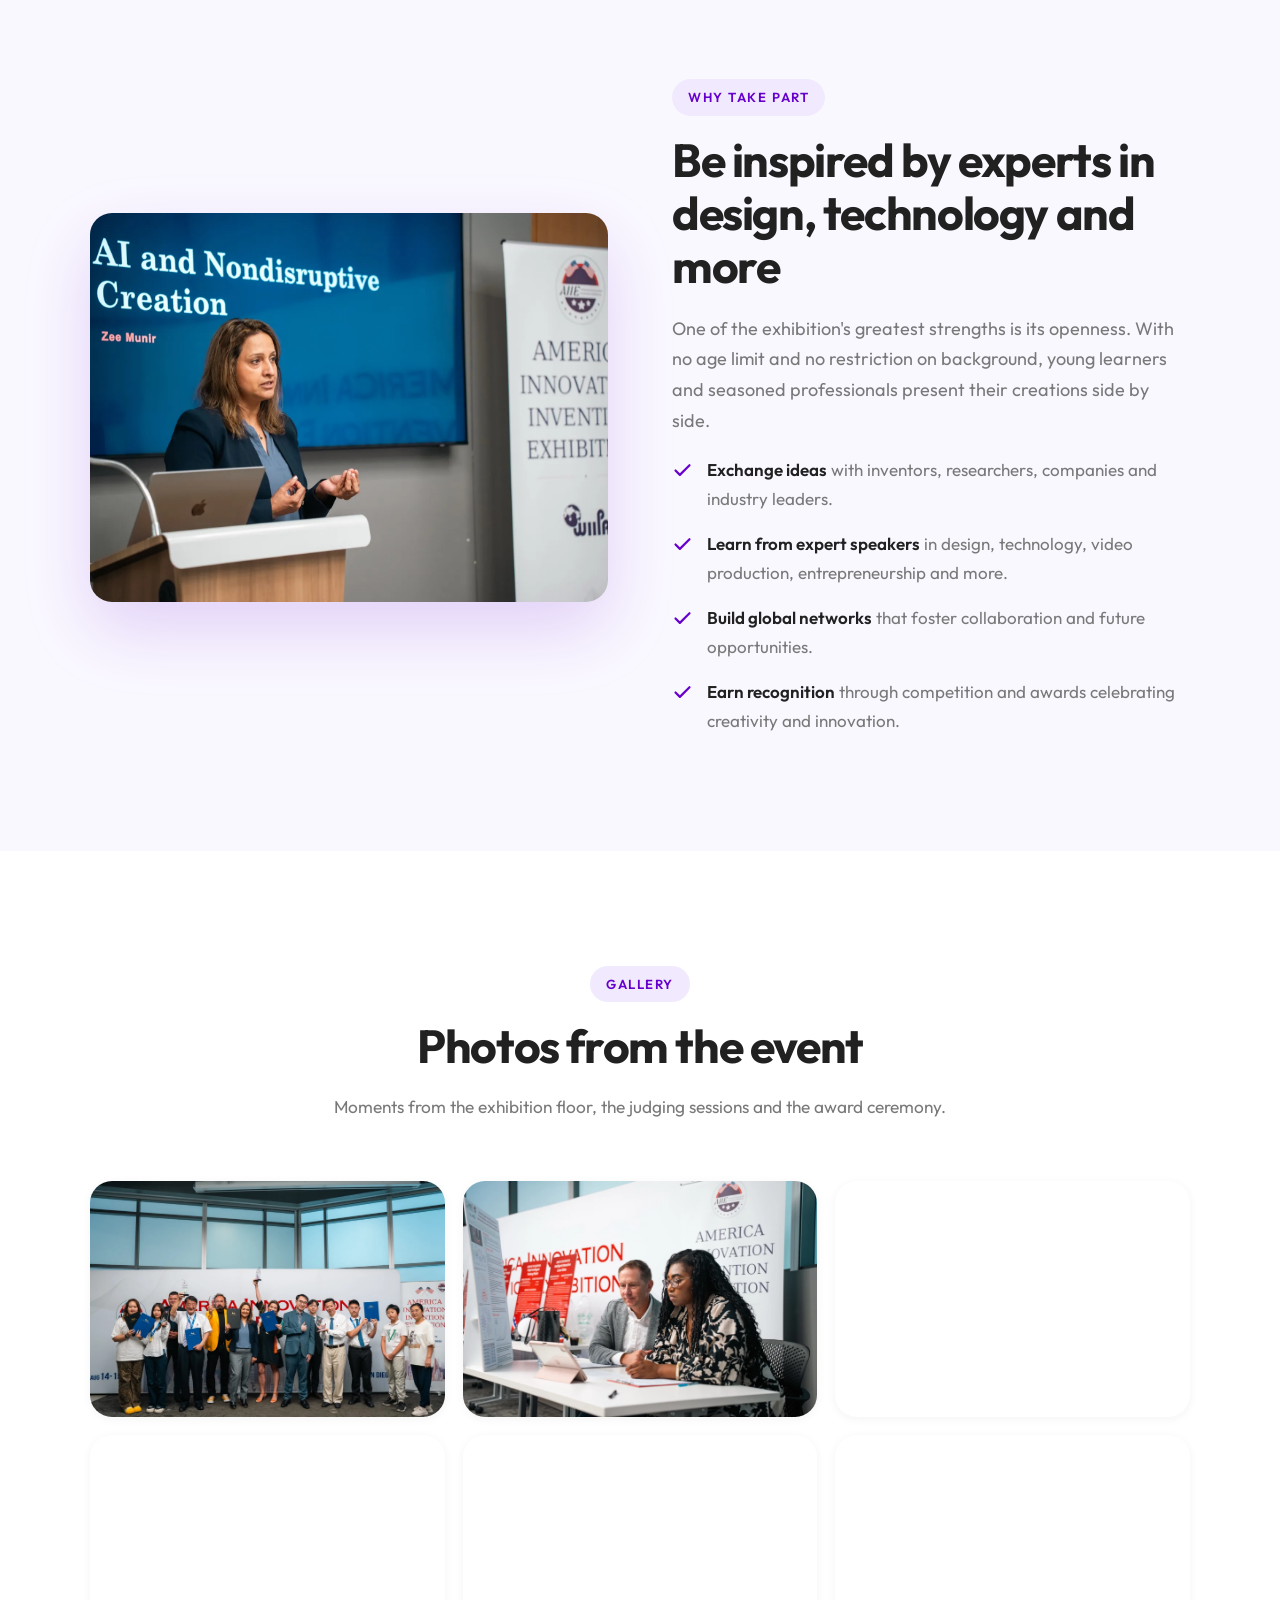
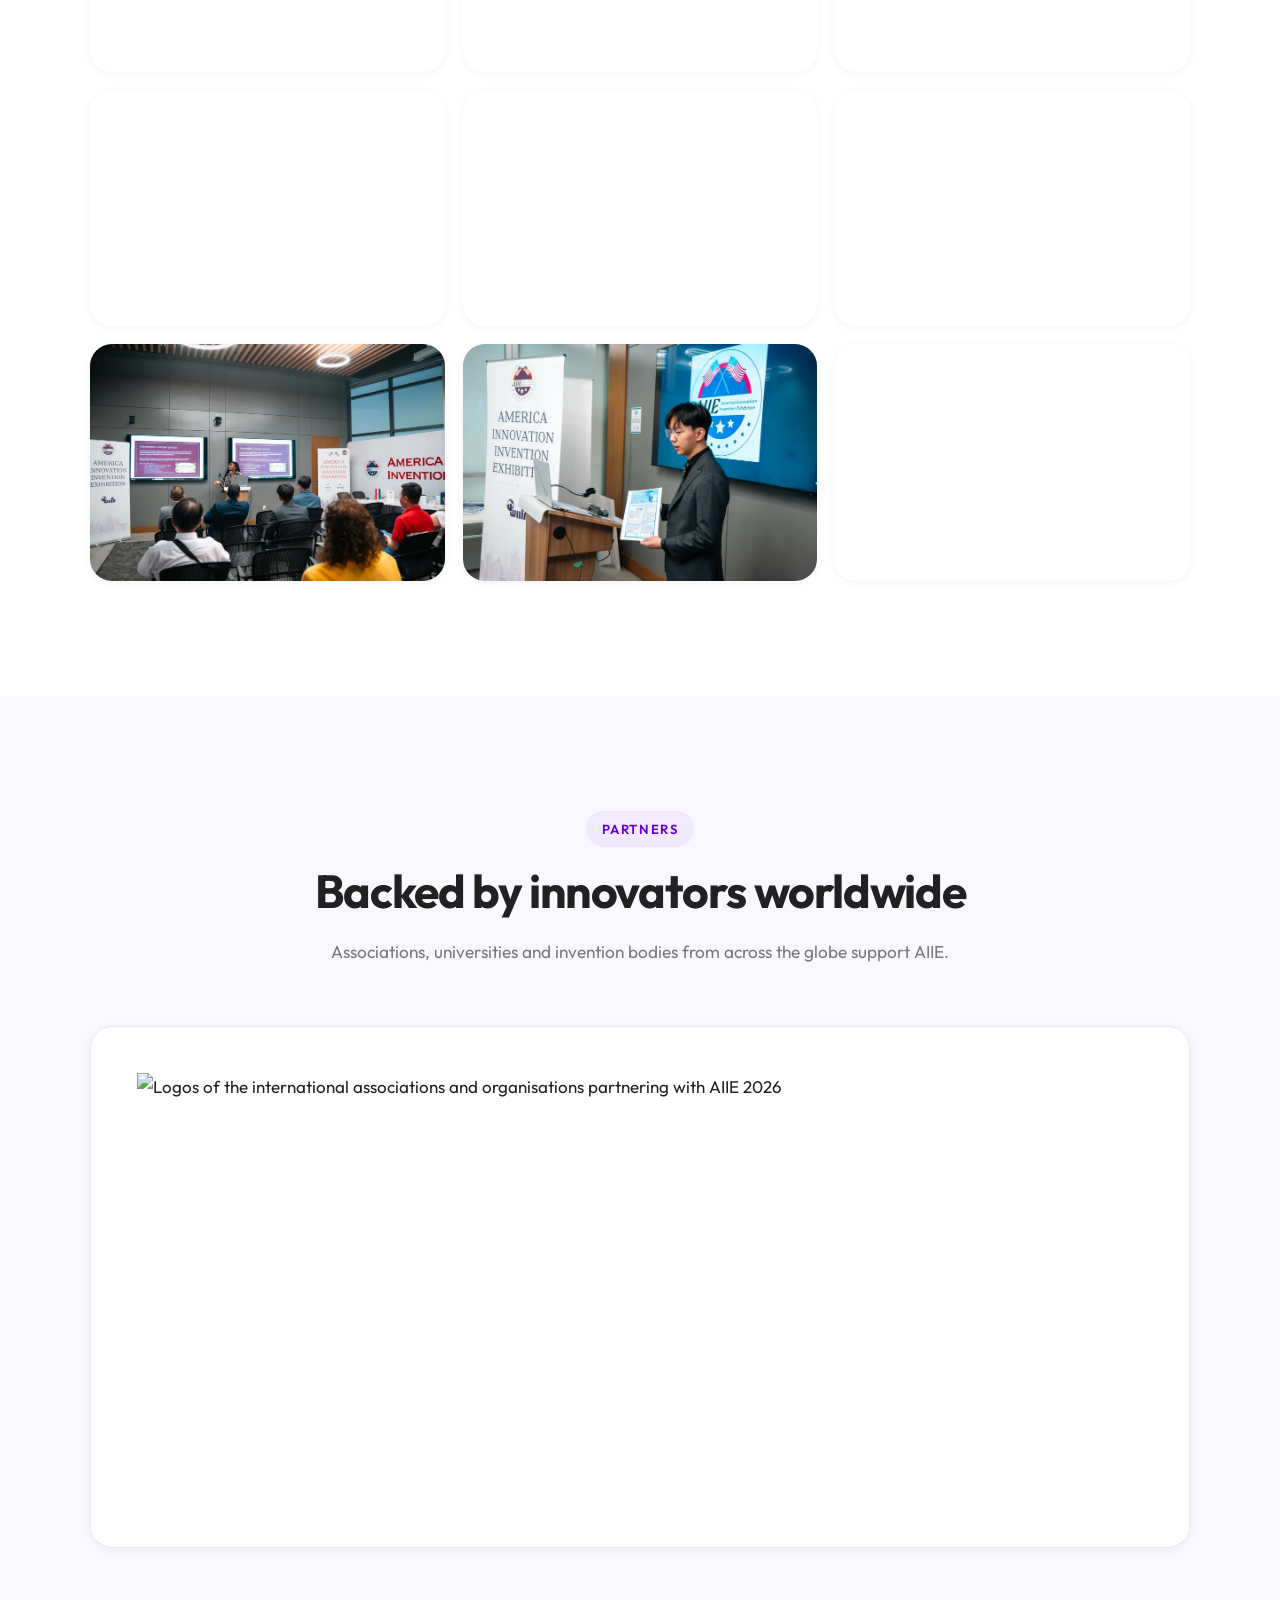
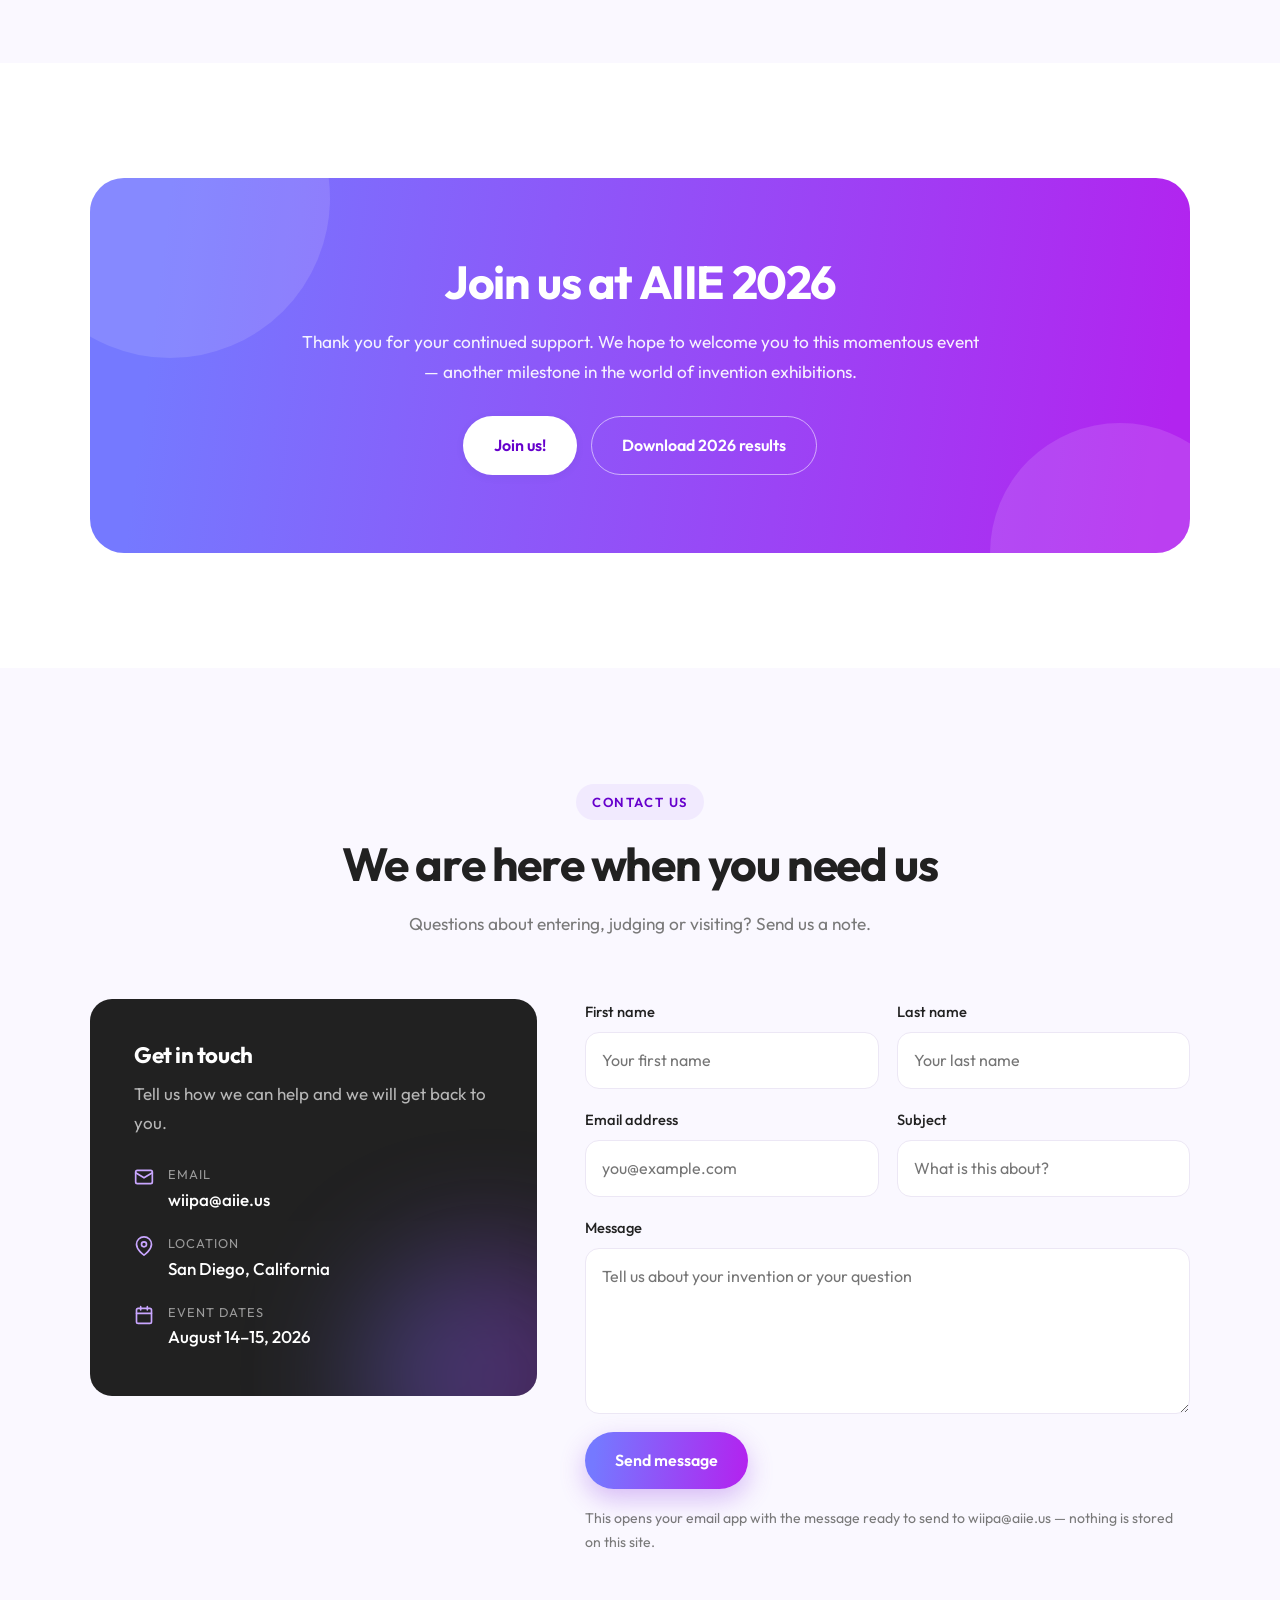
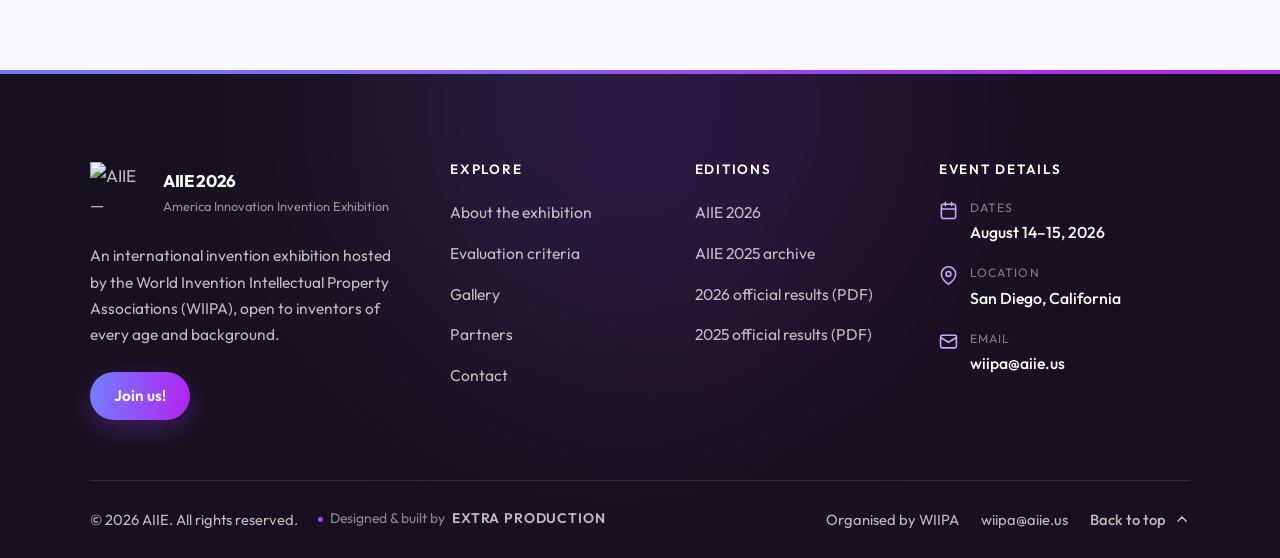
==== commit 740225a7: "Feature the judging panel and session speakers on the homepage The About section led with a lone stu" ====
--- a/index.html
+++ b/index.html
@@ -257,9 +257,9 @@
             </div>
 
             <div class="media-frame reveal reveal--scale">
-               <img src="assets/images/photo/2026-student-presentation.webp" width="1600" height="1066"
+               <img src="assets/images/photo/2026-opening-address.webp" width="1600" height="1066"
                     loading="lazy" decoding="async"
-                    alt="A student presenting an invention from the AIIE podium">
+                    alt="A member of the AIIE panel addressing the room at the 2026 exhibition">
             </div>
          </div>
       </div>
@@ -358,21 +358,45 @@
                <img src="assets/images/photo/2026-award-winners.webp" width="1600" height="1066" loading="lazy" decoding="async"
                     alt="Medal and award winners together on stage at AIIE 2026">
             </a>
+            <a href="assets/images/photo/2026-judges-reviewing.webp">
+               <img src="assets/images/photo/2026-judges-reviewing.webp" width="1600" height="1066" loading="lazy" decoding="async"
+                    alt="Two members of the judging panel reviewing an entry together">
+            </a>
             <a href="assets/images/photo/2026-invention-demo.webp">
                <img src="assets/images/photo/2026-invention-demo.webp" width="1600" height="1066" loading="lazy" decoding="async"
                     alt="A young inventor demonstrating a microscope device to jurors">
             </a>
+            <a href="assets/images/photo/2026-speaker-podium.webp">
+               <img src="assets/images/photo/2026-speaker-podium.webp" width="1600" height="1066" loading="lazy" decoding="async"
+                    alt="A speaker addressing the room from the AIIE podium">
+            </a>
             <a href="assets/images/photo/2026-jury-review.webp">
                <img src="assets/images/photo/2026-jury-review.webp" width="1600" height="1066" loading="lazy" decoding="async"
                     alt="A juror reading an entry summary during the AIIE judging session">
             </a>
+            <a href="assets/images/photo/2026-nikel-presentation.webp">
+               <img src="assets/images/photo/2026-nikel-presentation.webp" width="1600" height="1066" loading="lazy" decoding="async"
+                    alt="An inventor presenting the NIKEL skincare range to the panel">
+            </a>
             <a href="assets/images/photo/2026-networking.webp">
                <img src="assets/images/photo/2026-networking.webp" width="1600" height="1066" loading="lazy" decoding="async"
                     alt="Exhibitors and visitors talking beside the AIIE backdrop">
             </a>
+            <a href="assets/images/photo/2026-ip-session.webp">
+               <img src="assets/images/photo/2026-ip-session.webp" width="1600" height="1066" loading="lazy" decoding="async"
+                    alt="A session on protecting and commercialising intellectual property">
+            </a>
             <a href="assets/images/photo/2026-jury-panel.webp">
                <img src="assets/images/photo/2026-jury-panel.webp" width="1600" height="1066" loading="lazy" decoding="async"
                     alt="Members of the international jury seated during presentations">
+            </a>
+            <a href="assets/images/photo/2026-session-room.webp">
+               <img src="assets/images/photo/2026-session-room.webp" width="1600" height="1066" loading="lazy" decoding="async"
+                    alt="Attendees listening to a session in the AIIE 2026 conference room">
+            </a>
+            <a href="assets/images/photo/2026-student-presentation.webp">
+               <img src="assets/images/photo/2026-student-presentation.webp" width="1600" height="1066" loading="lazy" decoding="async"
+                    alt="A student presenting an invention from the AIIE podium">
             </a>
             <a href="assets/images/photo/2026-certificate-award.webp">
                <img src="assets/images/photo/2026-certificate-award.webp" width="1600" height="1066" loading="lazy" decoding="async"
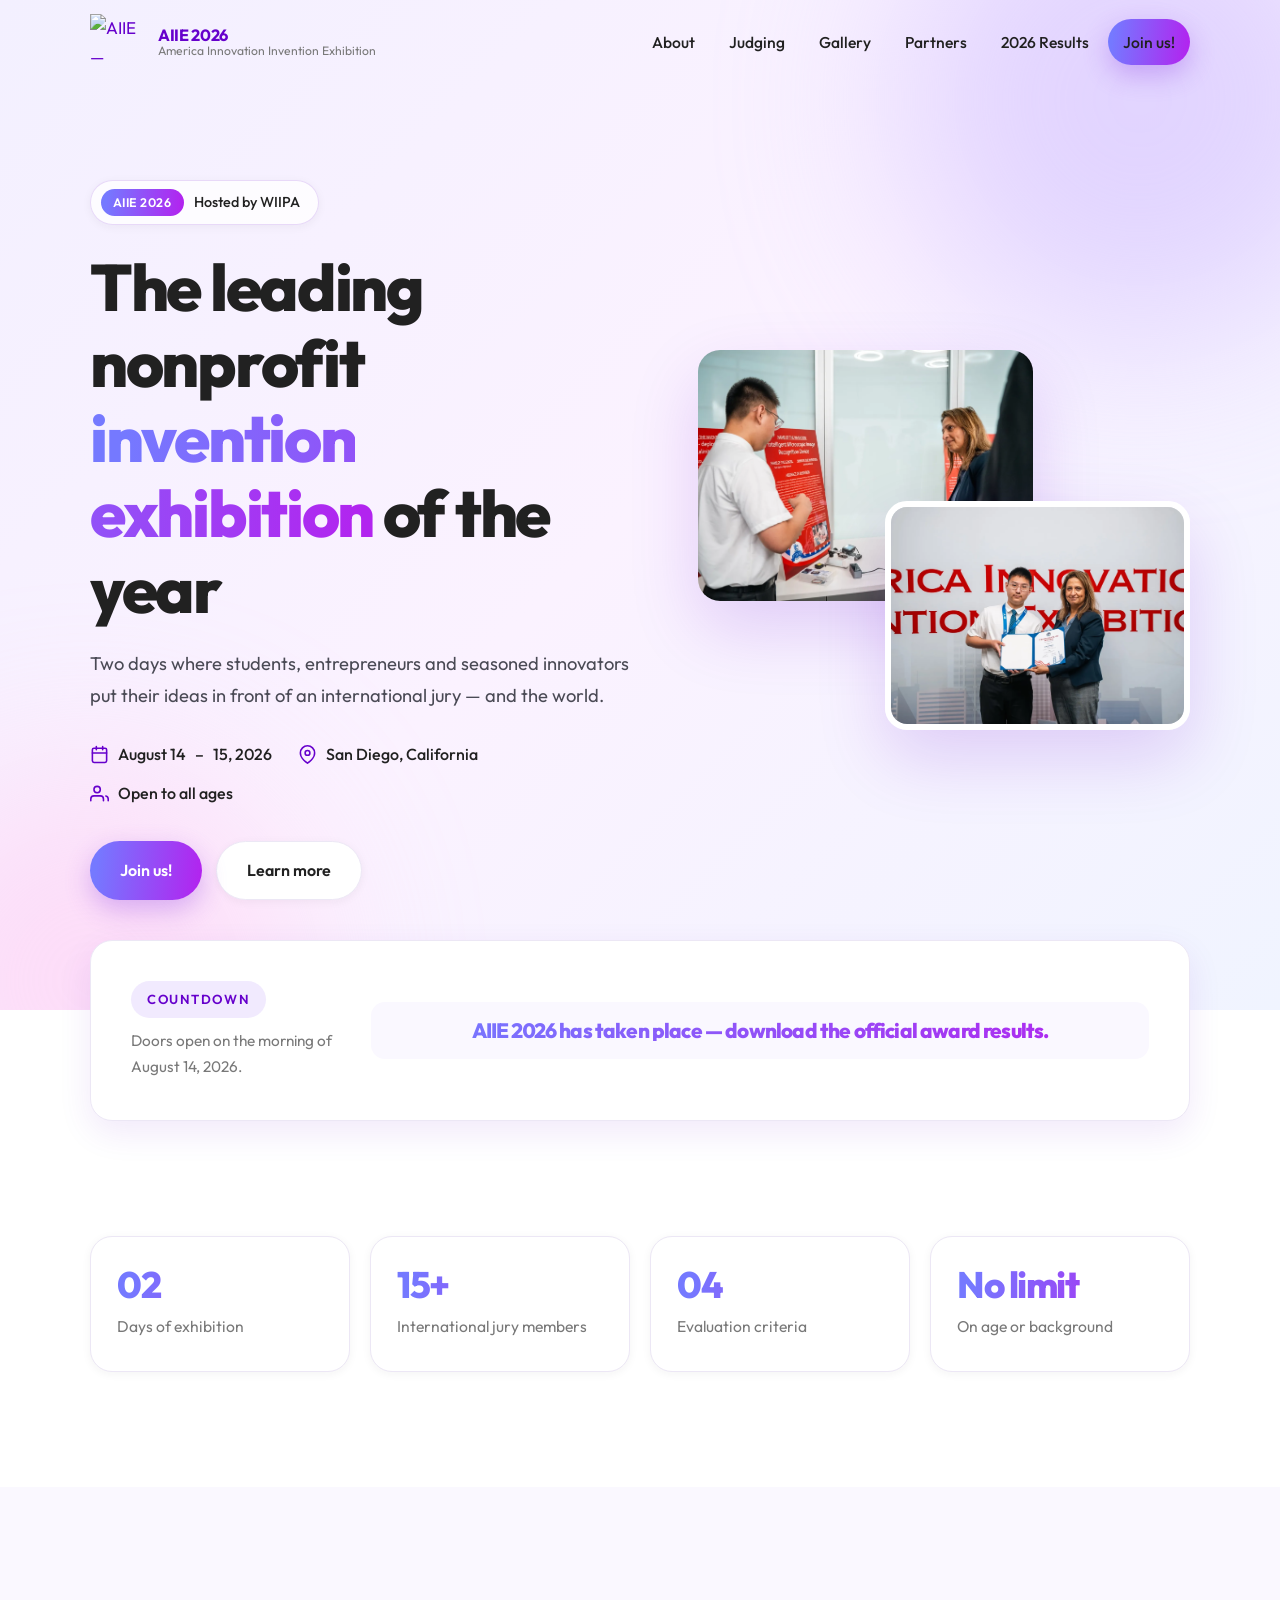
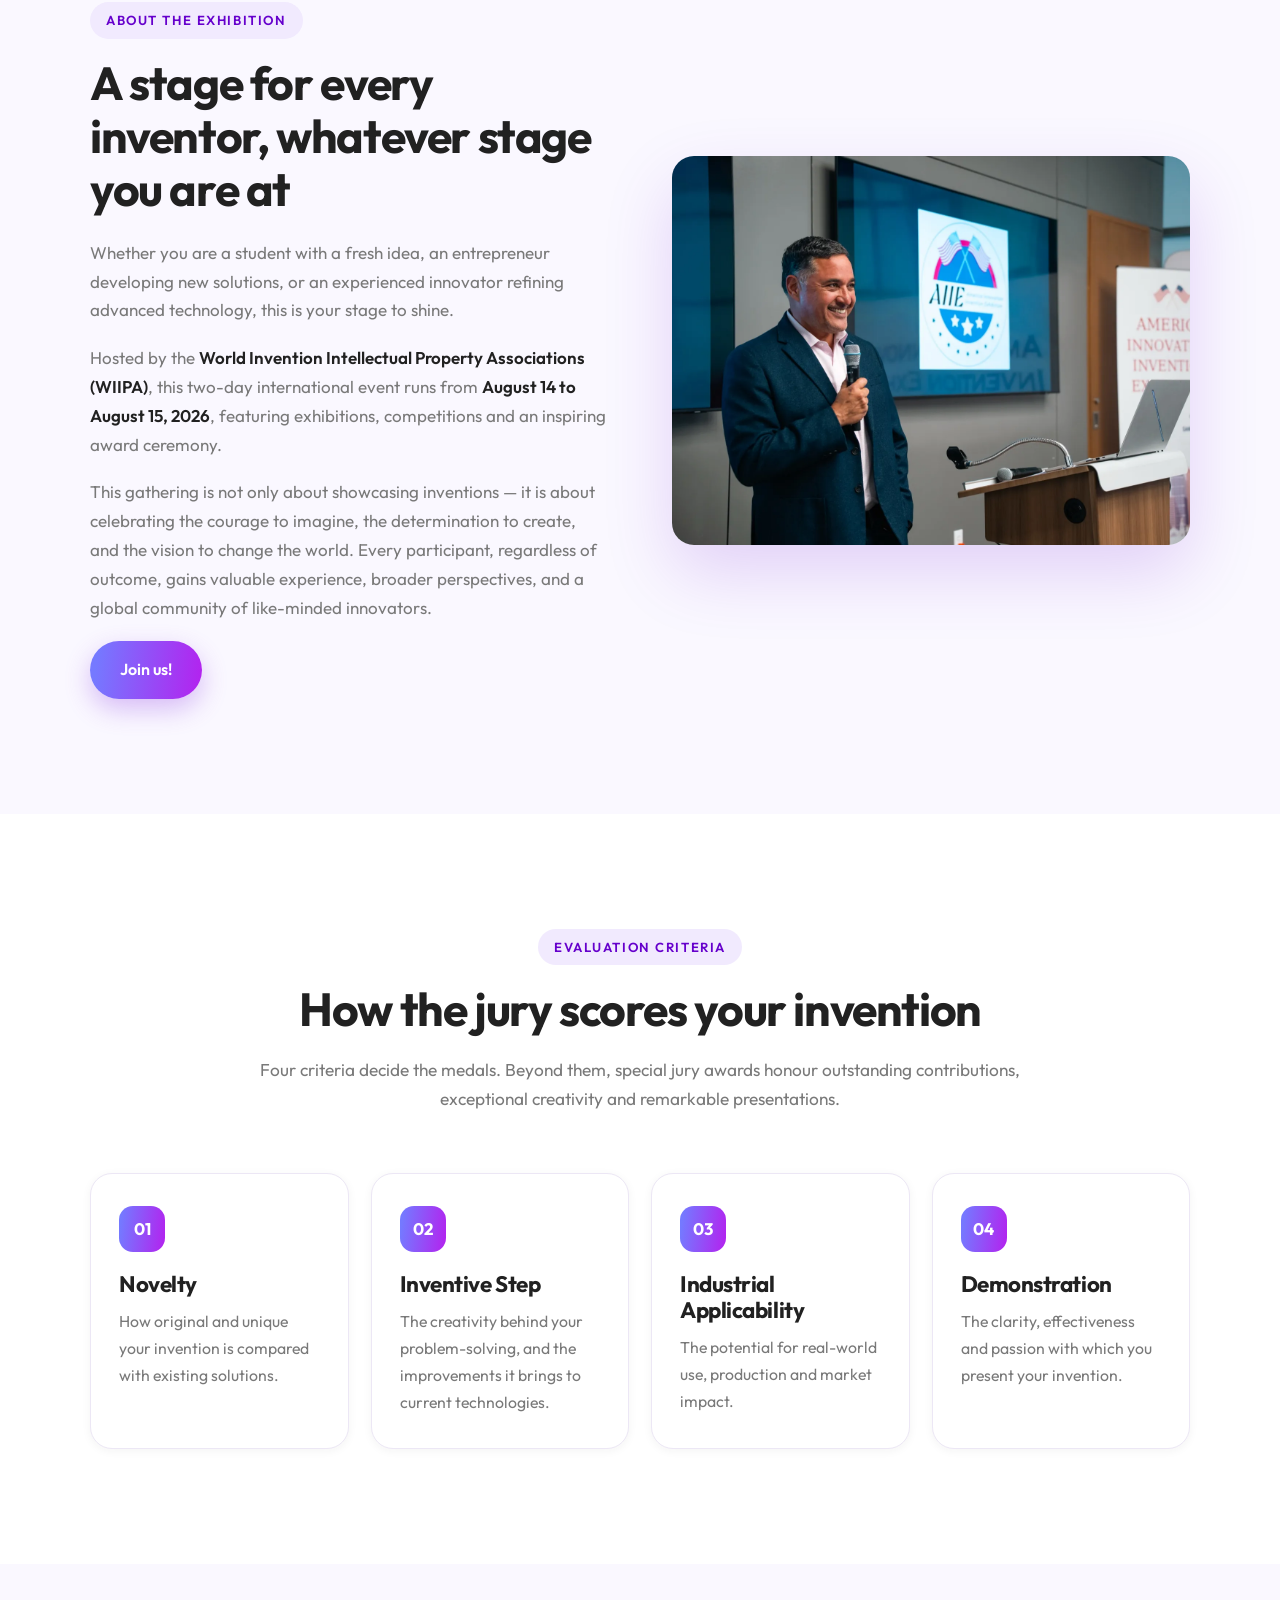
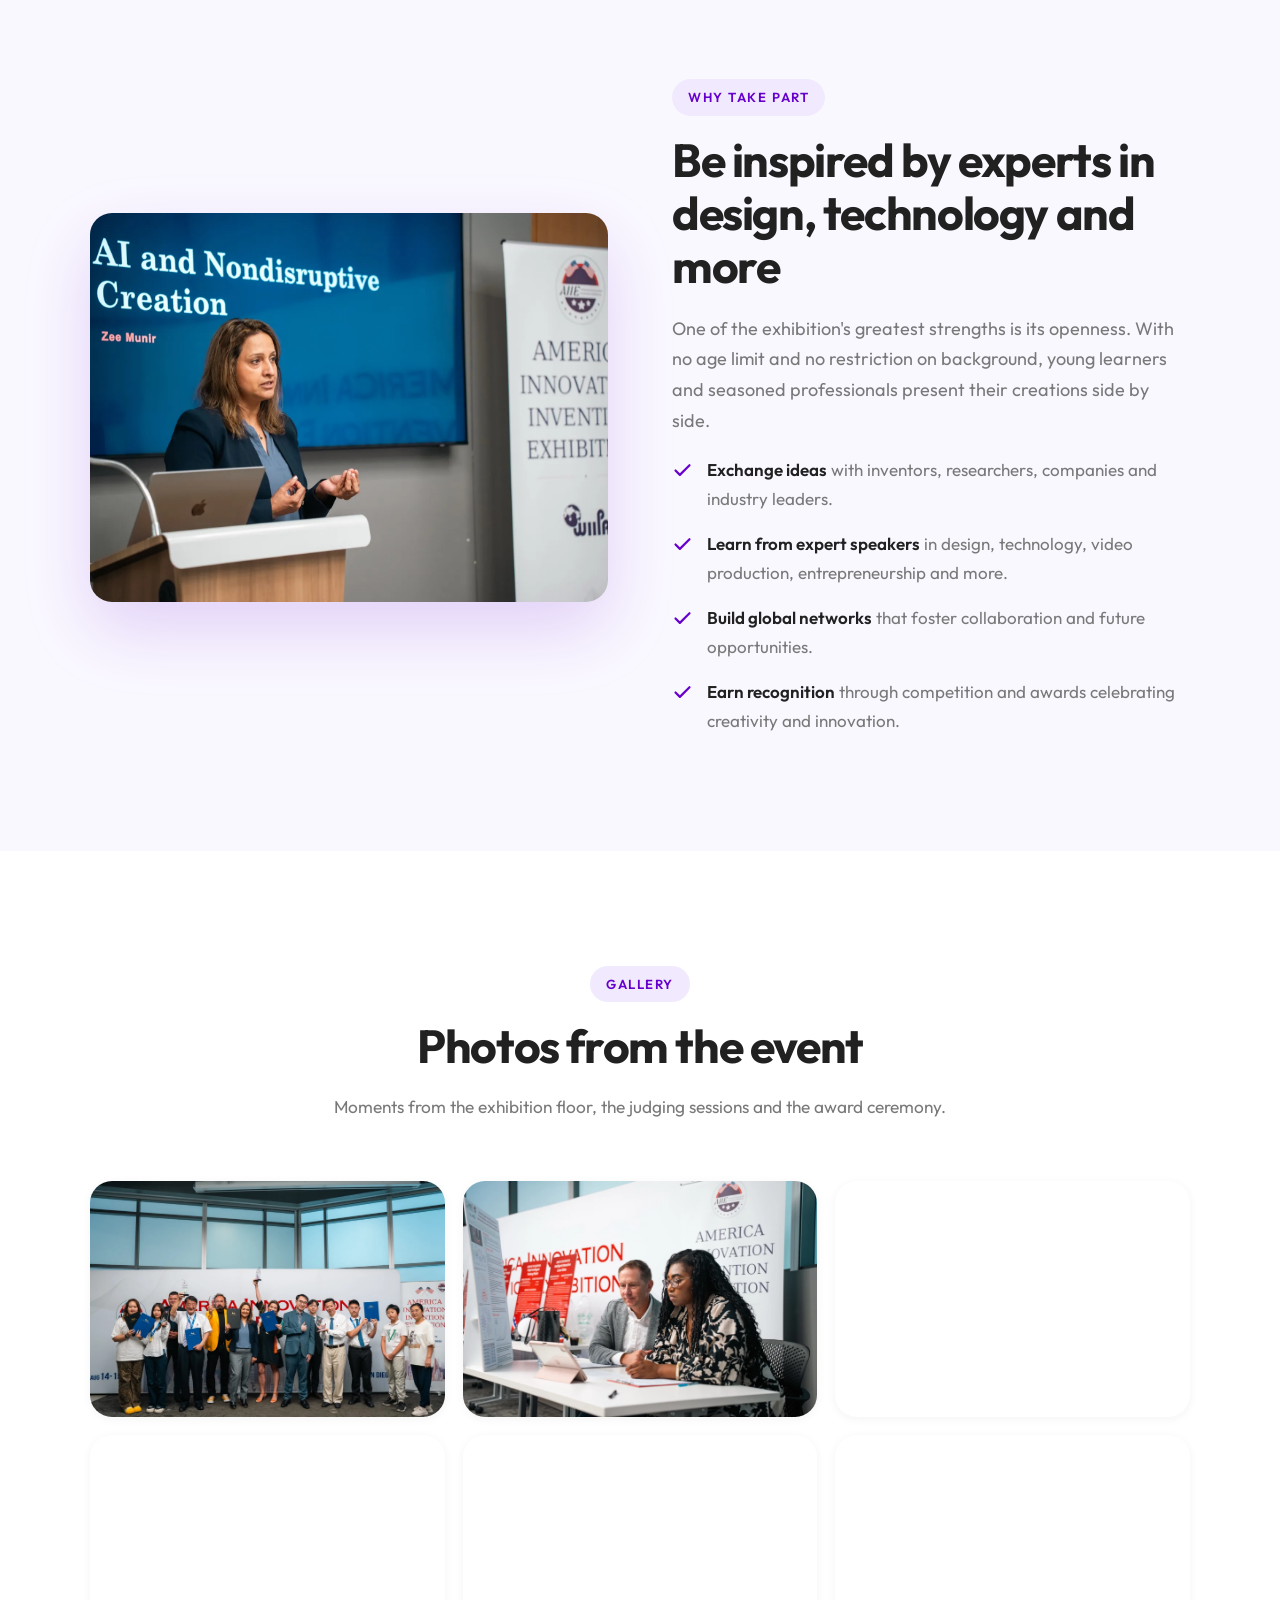
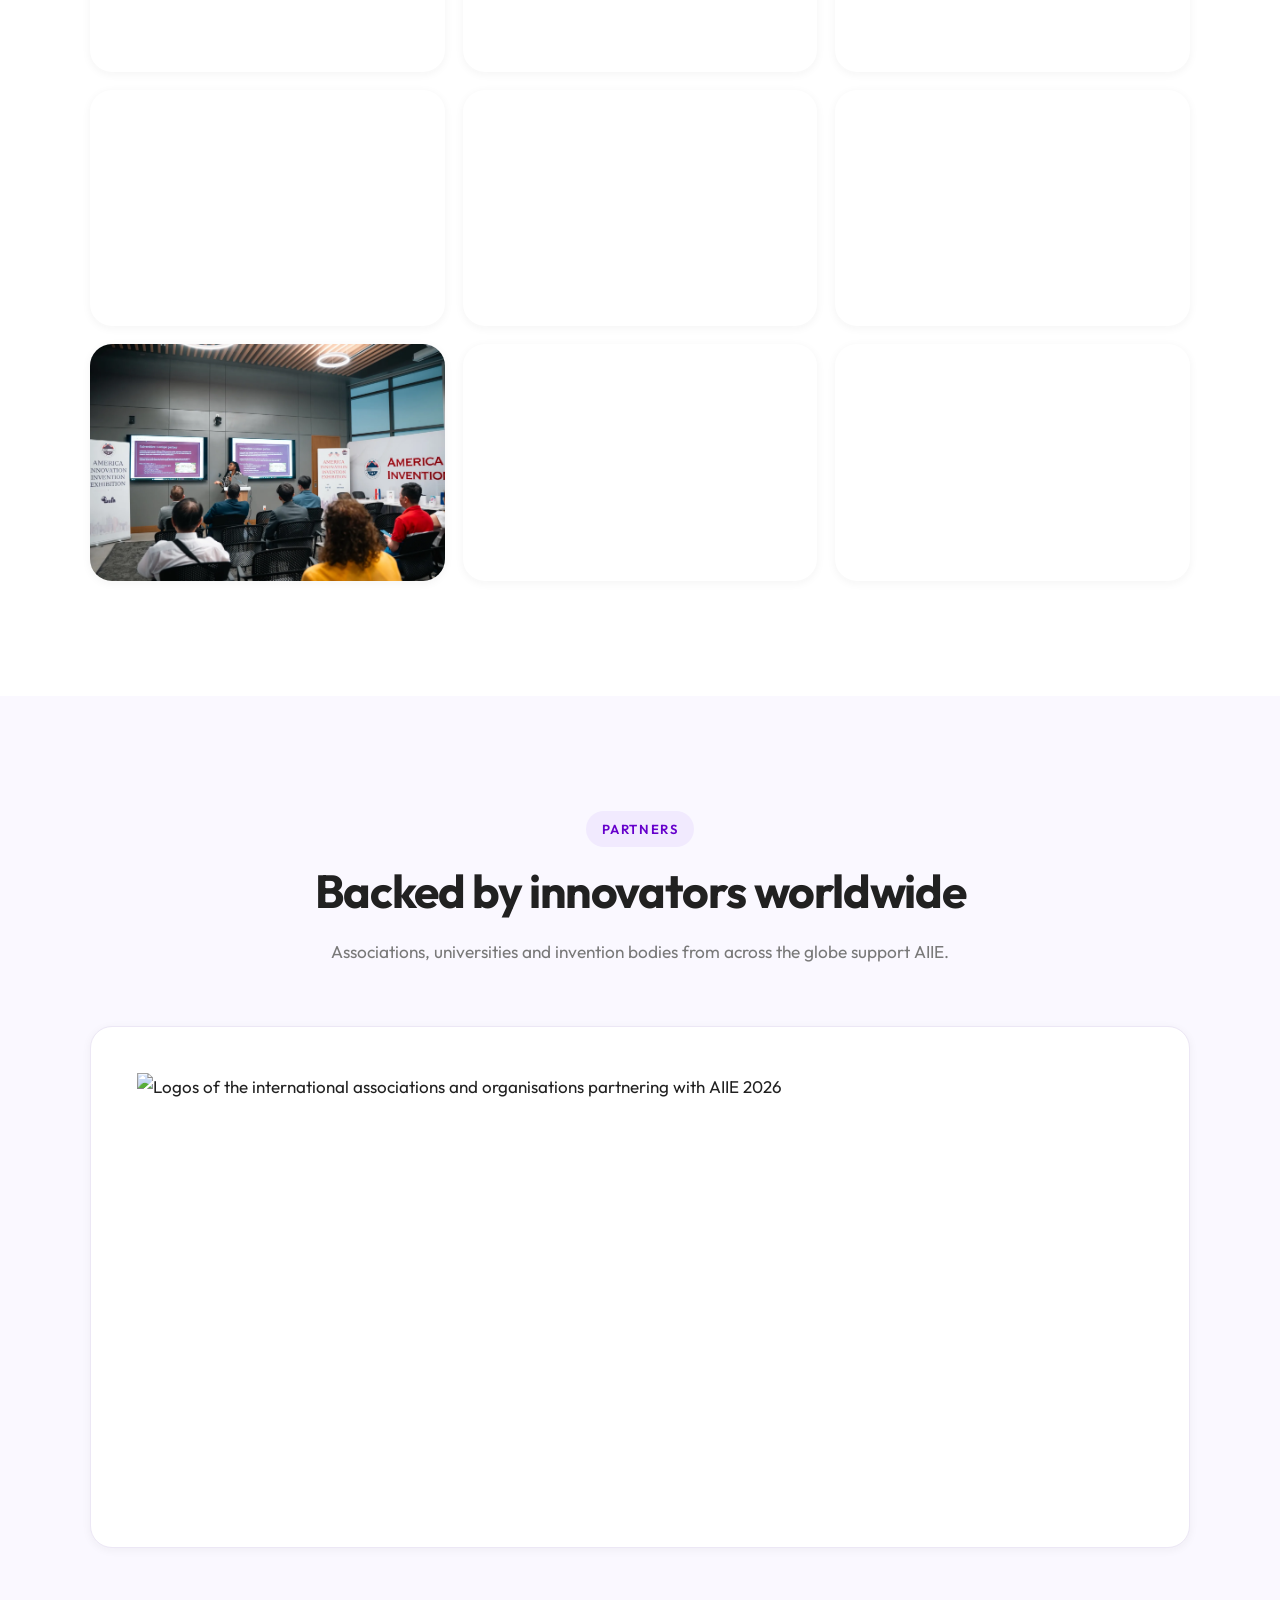
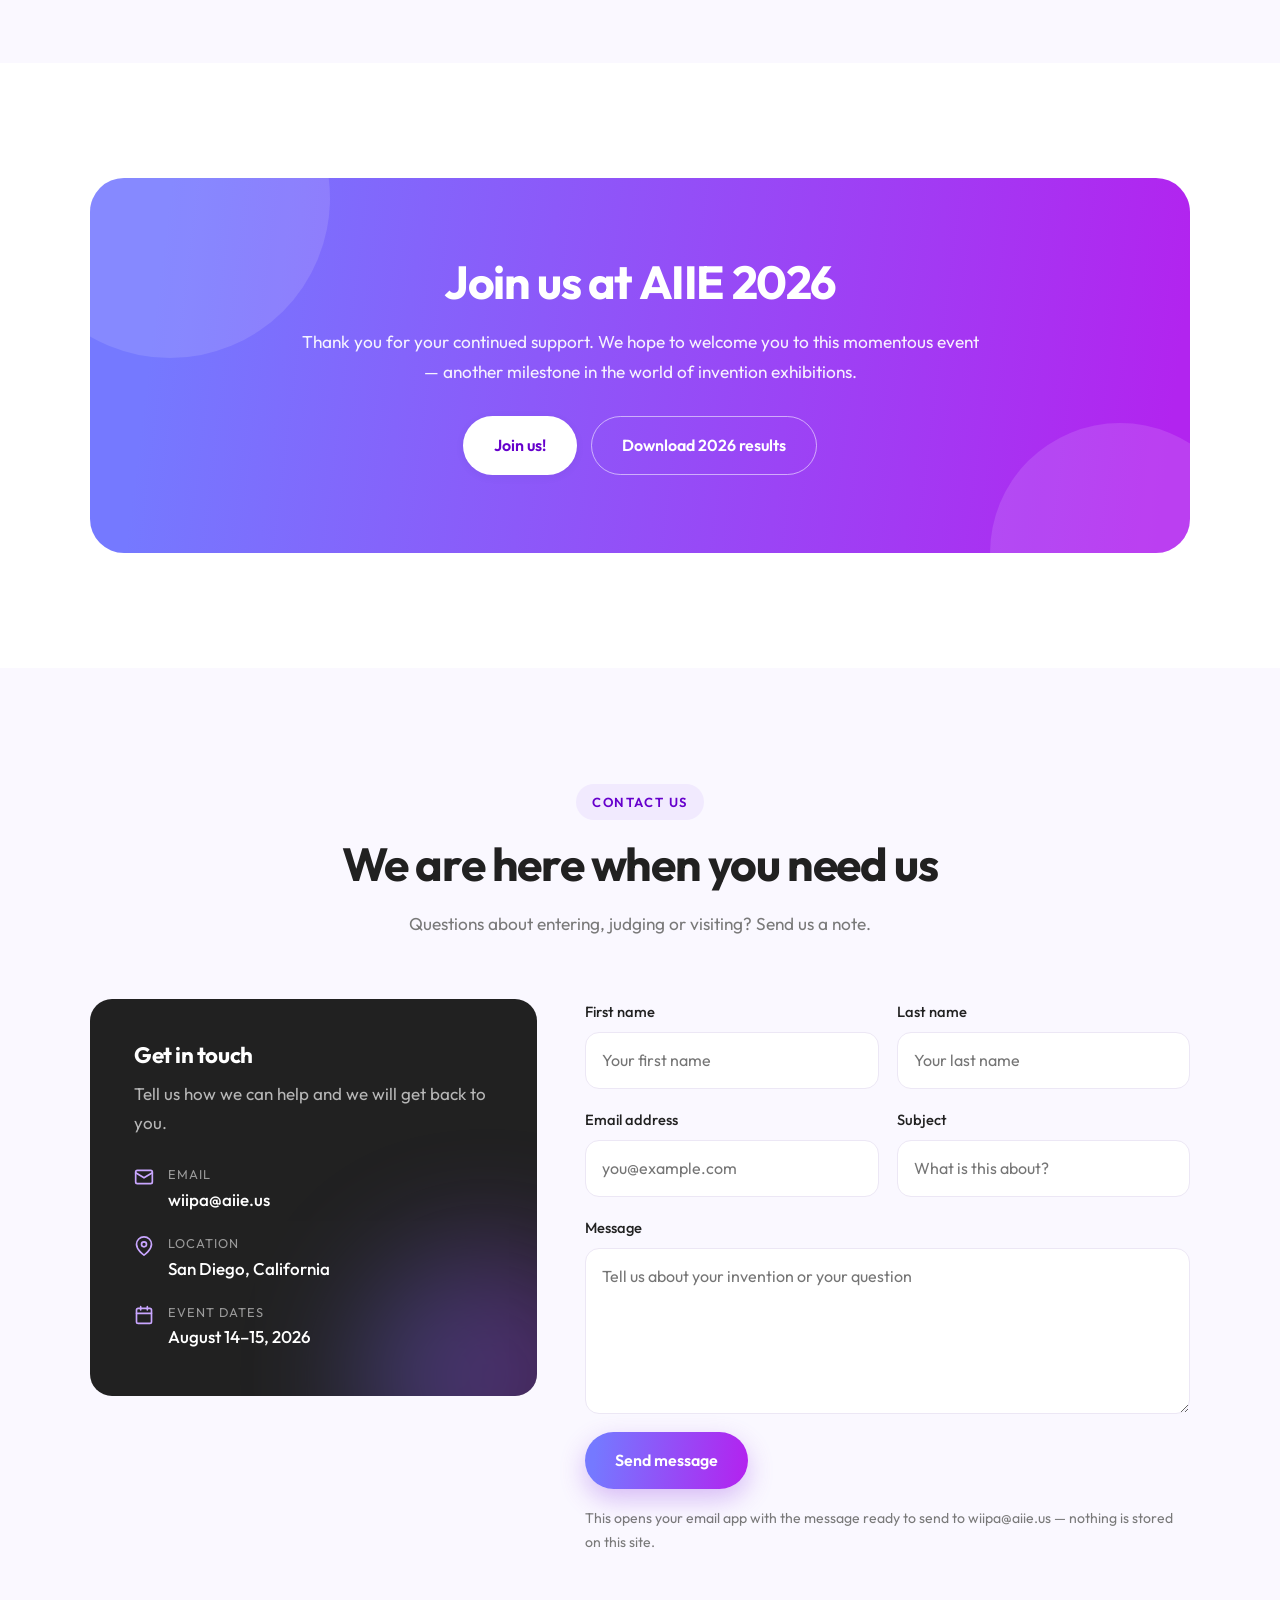
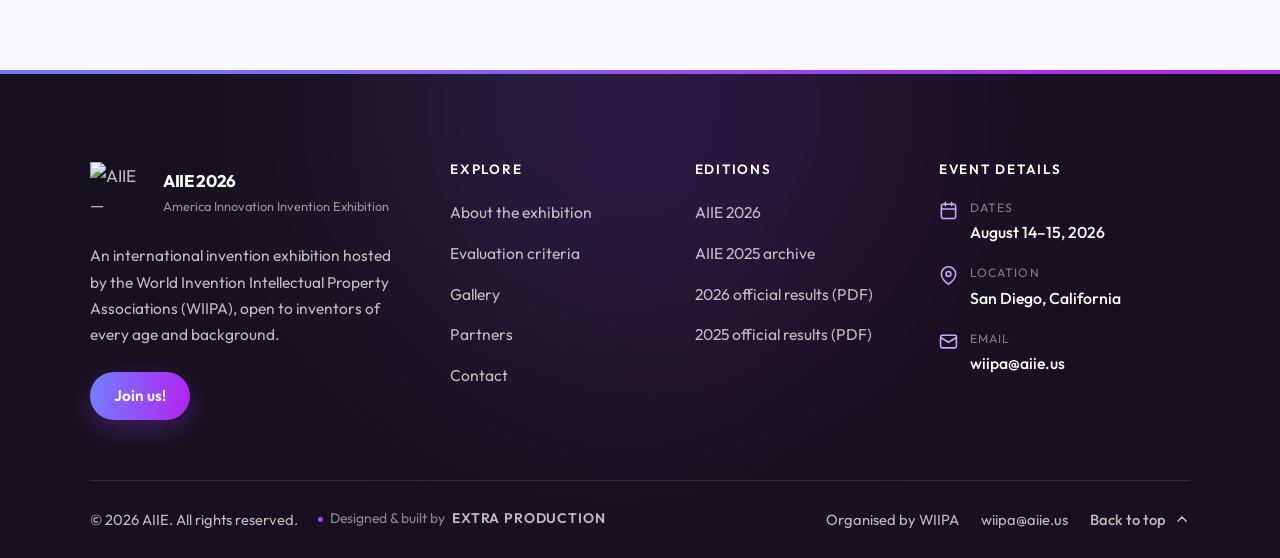
==== commit 66e4d40b: "Swap the student podium tile for an international exhibitor The gallery's eleventh tile showed a stu" ====
--- a/index.html
+++ b/index.html
@@ -394,9 +394,9 @@
                <img src="assets/images/photo/2026-session-room.webp" width="1600" height="1066" loading="lazy" decoding="async"
                     alt="Attendees listening to a session in the AIIE 2026 conference room">
             </a>
-            <a href="assets/images/photo/2026-student-presentation.webp">
-               <img src="assets/images/photo/2026-student-presentation.webp" width="1600" height="1066" loading="lazy" decoding="async"
-                    alt="A student presenting an invention from the AIIE podium">
+            <a href="assets/images/photo/2026-booth-exchange.webp">
+               <img src="assets/images/photo/2026-booth-exchange.webp" width="1600" height="1066" loading="lazy" decoding="async"
+                    alt="An international exhibitor talking a juror through her entry at the AIIE booths">
             </a>
             <a href="assets/images/photo/2026-certificate-award.webp">
                <img src="assets/images/photo/2026-certificate-award.webp" width="1600" height="1066" loading="lazy" decoding="async"
